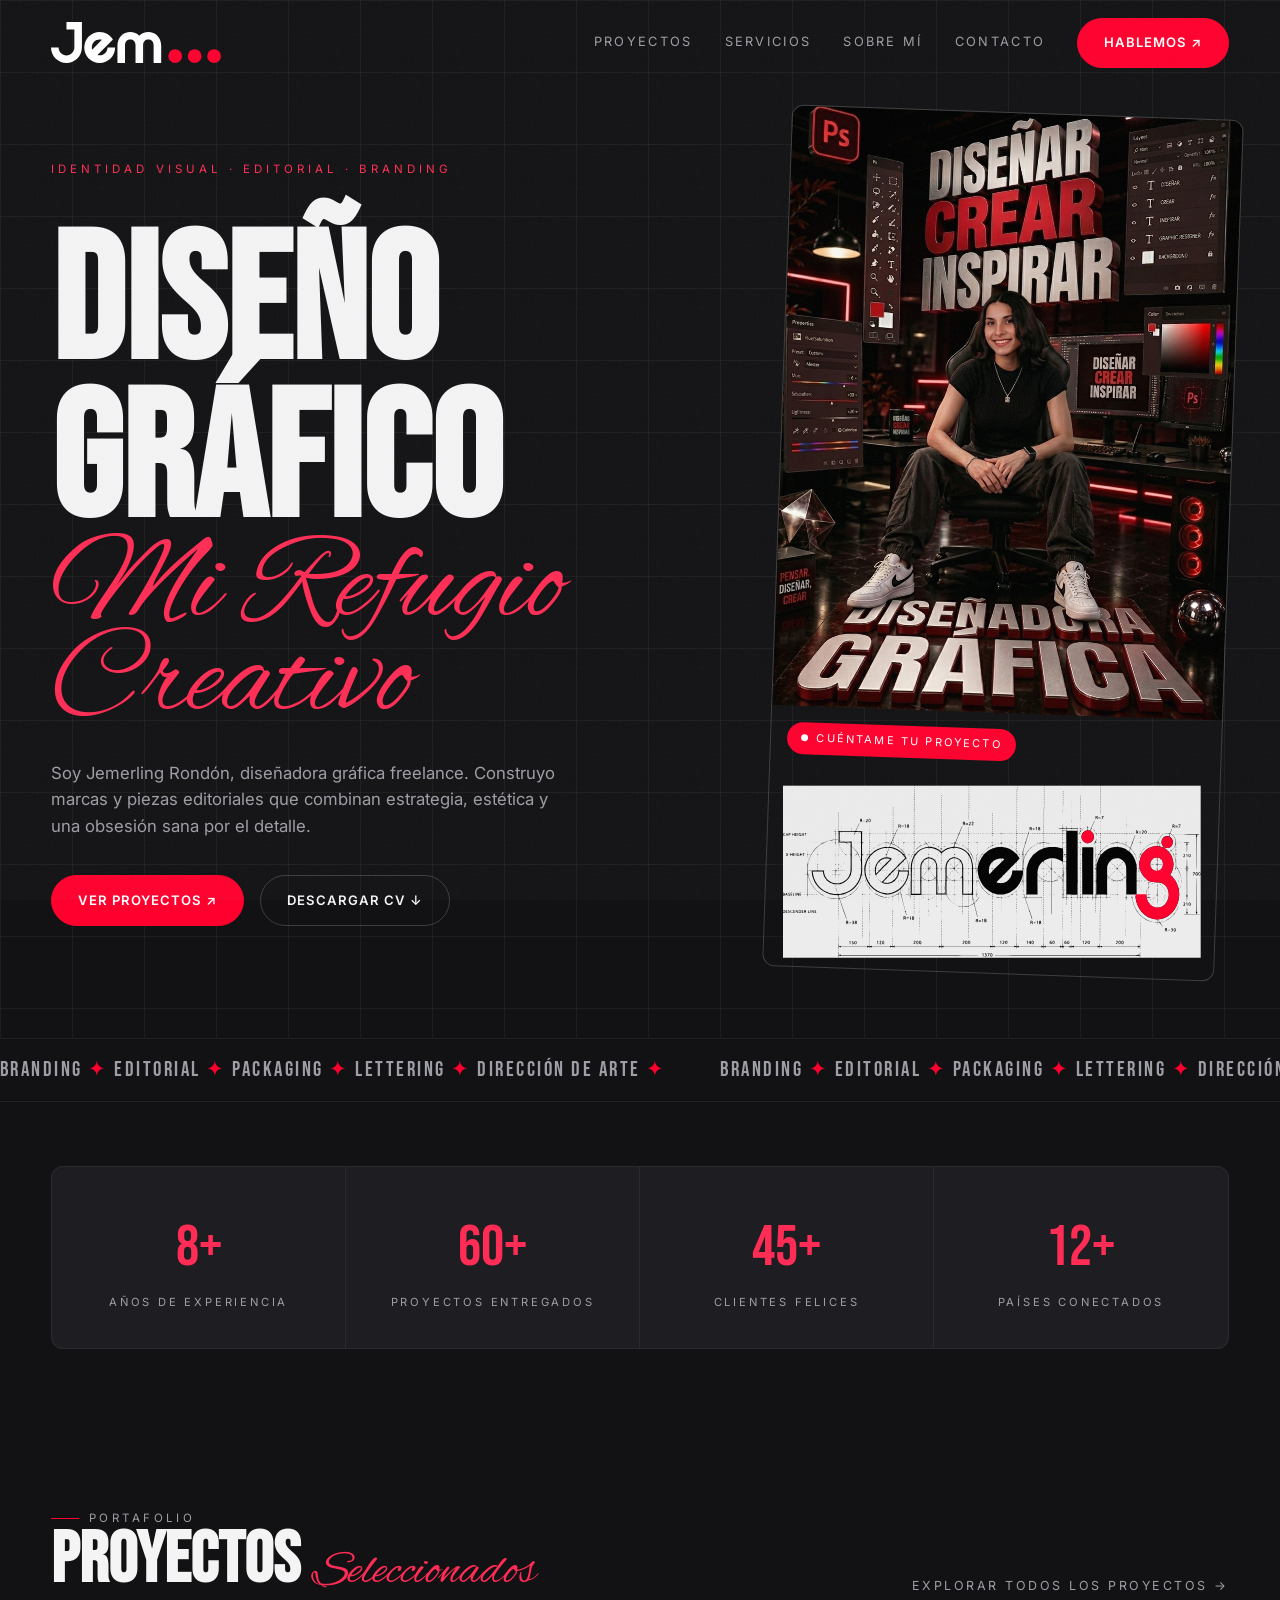
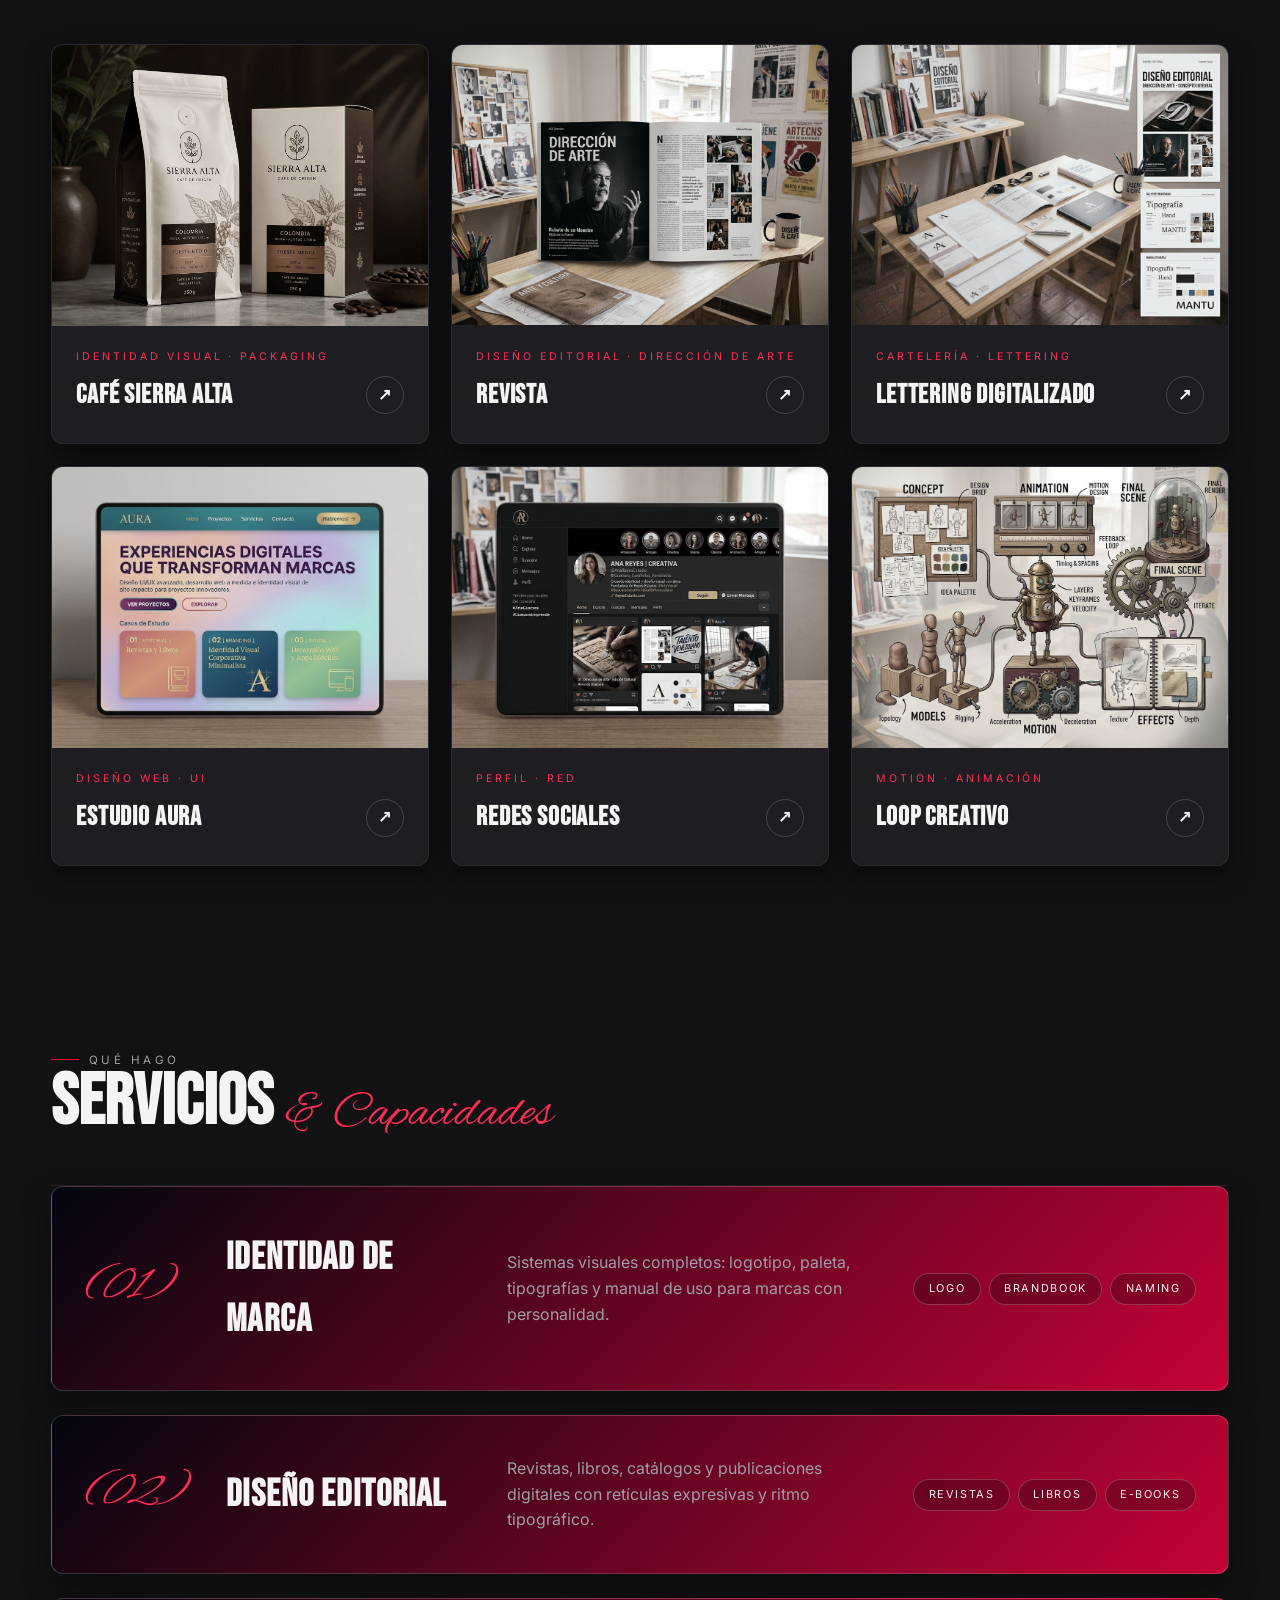
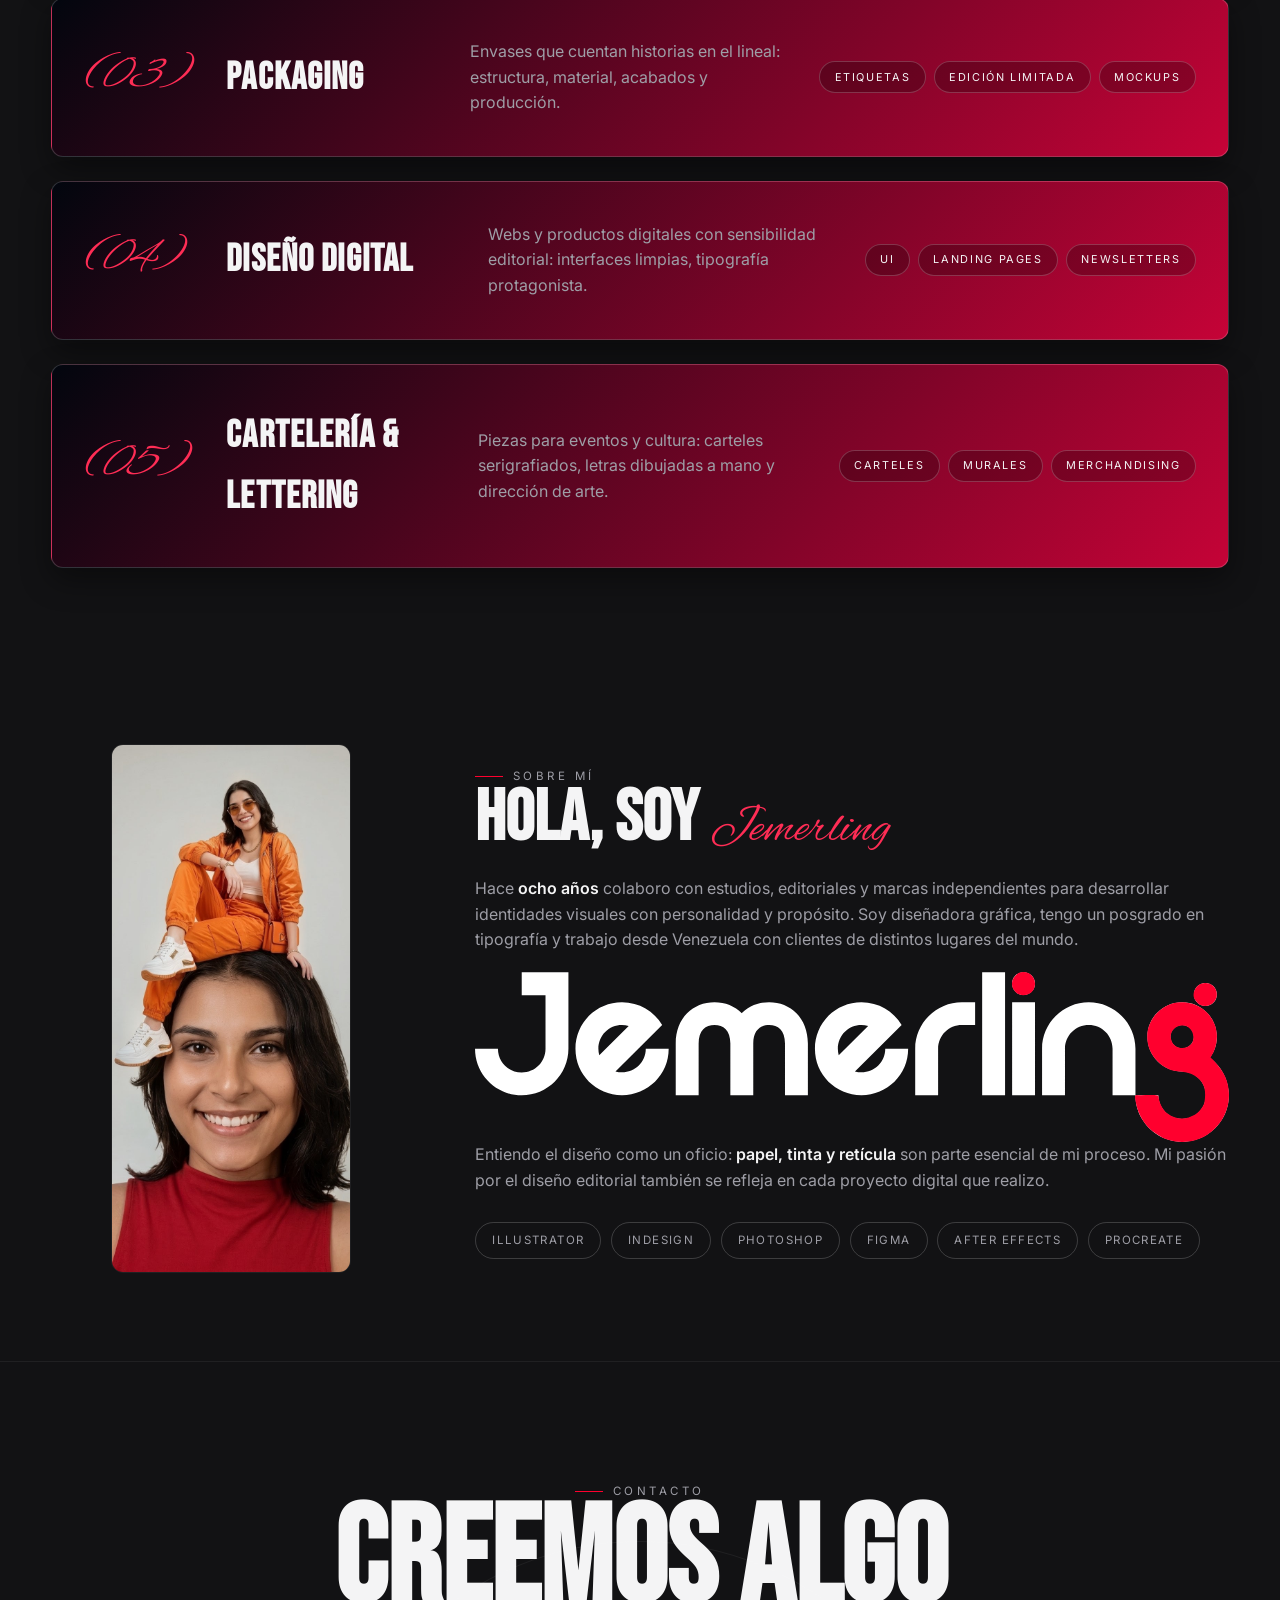
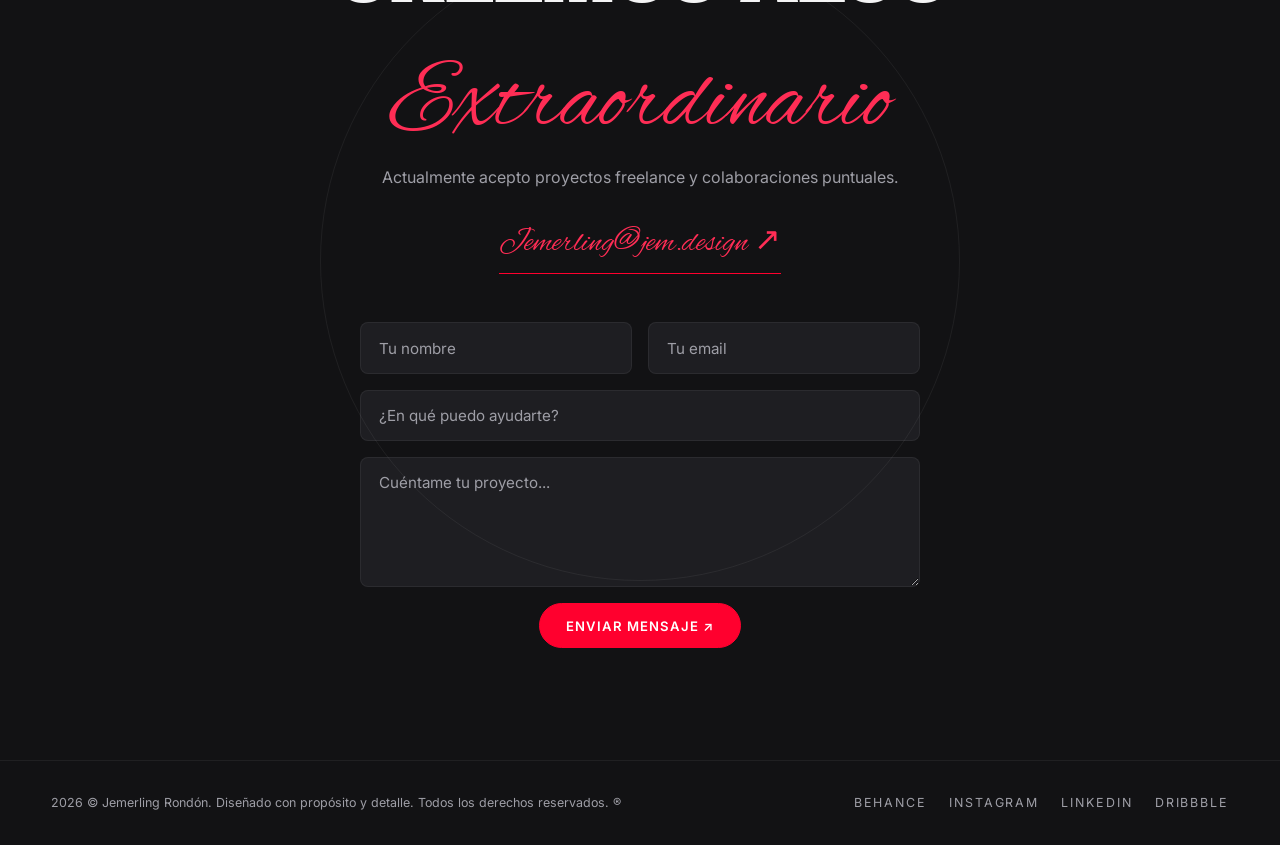
==== index.html @ 2d4c79ef "Update project links in index.html" ====
<!DOCTYPE html>
<html lang="es">
<head>
  <meta charset="UTF-8">
  <!-- viewport obligatorio para el diseño adaptable -->
  <meta name="viewport" content="width=device-width, initial-scale=1.0">
  <meta name="description" content="Portafolio de Jemerling Rondón, diseñadora gráfica freelance. Identidad visual, editorial y branding.">
  <title>Jemerling Rondón — Diseñadora Gráfica Freelance</title>

  <!-- Tipografías: Bebas Neue (display), parisienne (serif itálica), Inter (texto) -->
  <link rel="preconnect" href="https://fonts.googleapis.com">
  <link rel="preconnect" href="https://fonts.gstatic.com" crossorigin>
 <link href="https://fonts.googleapis.com/css2?family=Alex+Brush&family=Bebas+Neue&family=Inter:wght@400;600&display=swap" rel="stylesheet">
  <link rel="stylesheet" href="styles.css">

  <link rel="icon" type="image/x-icon" href="favicon.ico">
<link rel="icon" type="image/png" sizes="16x16" href="favicon-16x16.png">
<link rel="icon" type="image/png" sizes="32x32" href="favicon-32x32.png">
<link rel="icon" type="image/png" sizes="48x48" href="favicon-48x48.png">
<link rel="apple-touch-icon" sizes="180x180" href="apple-touch-icon.png">
<link rel="icon" type="image/png" sizes="192x192" href="android-chrome-192x192.png">
<link rel="icon" type="image/png" sizes="512x512" href="android-chrome-512x512.png">
<link rel="manifest" href="manifest.json">
<meta name="theme-color" content="#000000">
  
  </head>
<body>

  <!-- ==================== NAVEGACIÓN ==================== -->
  <header class="cabecera" id="cabecera">
    <a href="#inicio" class="logo-jem">
      <img src="img/Jem.svg" alt="Jem..." />
    </a>

    <!-- El toggle solo es visible en móvil -->
    <button class="nav__toggle" id="navToggle" aria-label="Abrir menú" aria-expanded="false">
      <span></span><span></span><span></span>
    </button>

    <nav class="nav" id="nav">
      <a class="nav__enlace" href="#proyectos">Proyectos</a>
      <a class="nav__enlace" href="#servicios">Servicios</a>
      <a class="nav__enlace" href="#sobre-mi">Sobre mí</a>
      <a class="nav__enlace" href="#contacto">Contacto</a>
      <a class="btn btn--primario" href="#contacto">Hablemos ↗</a>
    </nav>
  </header>

  <main>
    <!-- ==================== HERO / PRESENTACIÓN ==================== -->
    <section class="hero" id="inicio">
      <div class="hero__grid">
        <div>
          <span class="hero__kicker">Identidad visual · Editorial · Branding</span>
          <h1 class="hero__titulo">
            Diseño<br>gráfico<br>
            <span class="serif-italica">Mi Refugio Creativo</span>
          </h1>
          <p class="hero__descripcion">
            Soy Jemerling Rondón, diseñadora gráfica freelance. Construyo marcas y
            piezas editoriales que combinan estrategia, estética y una obsesión
            sana por el detalle.
          </p>
          <div class="hero__acciones">
            <a href="#proyectos" class="btn btn--primario">Ver proyectos ↗</a>
            <a href="#contacto" class="btn btn--fantasma">Descargar CV ↓</a>
          </div>
        </div>

        <figure class="hero__retrato">
          <div class="hero__retrato-media">
            <img src="img/jemerling-portada.jpg" alt="Jemerling Rondón en su estudio" />
          </div>
          <figcaption class="hero__sello">Cuéntame tu proyecto</figcaption>
          <a href="#inicio" class="logo-jemerling">
            <img src="img/Jemerling.dibujo.svg" alt="Jemerling" />
          </a>
        </figure>
      </div>
    </section>

    <!-- ==================== MARQUESINA ==================== -->
    <div class="marquesina" aria-hidden="true">
      <div class="marquesina__pista">
        <span>Branding <em>✦</em> Editorial <em>✦</em> Packaging <em>✦</em> Lettering <em>✦</em> Dirección de arte <em>✦</em>&nbsp;</span>
        <span>Branding <em>✦</em> Editorial <em>✦</em> Packaging <em>✦</em> Lettering <em>✦</em> Dirección de arte <em>✦</em>&nbsp;</span>
      </div>
    </div>

    <div class="contenedor">
      <!-- ==================== MÉTRICAS ==================== -->
      <section class="stats aparece" aria-label="Datos destacados">
        <div class="stats__item">
          <p class="stats__numero" data-contador="8">0</p>
          <p class="stats__etiqueta">Años de experiencia</p>
        </div>
        <div class="stats__item">
          <p class="stats__numero" data-contador="60">0</p>
          <p class="stats__etiqueta">Proyectos entregados</p>
        </div>
        <div class="stats__item">
          <p class="stats__numero" data-contador="45">0</p>
          <p class="stats__etiqueta">Clientes felices</p>
        </div>
        <div class="stats__item">
          <p class="stats__numero" data-contador="12">0</p>
          <p class="stats__etiqueta">Países conectados</p>
        </div>
      </section>

      <!-- ==================== PROYECTOS ==================== -->
      <section class="seccion" id="proyectos">
        <div class="seccion__cabecera">
          <div>
            <span class="etiqueta-seccion">Portafolio</span>
            <h2 class="titular">Proyectos <span class="serif-italica">Seleccionados</span></h2>
          </div>
          <a href="#contacto" class="enlace-flecha">Explorar todos los proyectos →</a>
        </div>

        <div class="proyectos__rejilla">
         <a class="tarjeta-proyecto aparece" href="proyecto.html?id=cafe">
            <div class="tarjeta-proyecto__media">
              <img src="img/cafe.jpeg" alt="Proyecto Sierra Alta">
            </div>
            <div class="tarjeta-proyecto__info">
              <span class="tarjeta-proyecto__categoria">Identidad visual · Packaging</span>
              <h3 class="tarjeta-proyecto__titulo">Café Sierra Alta <span class="tarjeta-proyecto__flecha">↗</span></h3>
            </div>
          </a>

       <a class="tarjeta-proyecto aparece" href="proyecto.html?id=revista">
            <div class="tarjeta-proyecto__media">
              <img src="img/revista2.jpg" alt="Proyecto Editorial">
            </div>
            <div class="tarjeta-proyecto__info">
              <span class="tarjeta-proyecto__categoria">Diseño editorial · Dirección de arte</span>
              <h3 class="tarjeta-proyecto__titulo">Revista <span class="tarjeta-proyecto__flecha">↗</span></h3>
            </div>
          </a>

        <a class="tarjeta-proyecto aparece" href="proyecto.html?id=lettering">
            <div class="tarjeta-proyecto__media">
              <img src="img/cartelera.jpg" alt="Proyecto de cartelería">
            </div>
            <div class="tarjeta-proyecto__info">
              <span class="tarjeta-proyecto__categoria">Cartelería · Lettering</span>
              <h3 class="tarjeta-proyecto__titulo">Lettering digitalizado <span class="tarjeta-proyecto__flecha">↗</span></h3>
            </div>
          </a>

         <a class="tarjeta-proyecto aparece" href="proyecto.html?id=web">
            <div class="tarjeta-proyecto__media">
              <img src="img/web.jpg" alt="Proyecto de diseño web">
            </div>
            <div class="tarjeta-proyecto__info">
              <span class="tarjeta-proyecto__categoria">Diseño web · UI</span>
              <h3 class="tarjeta-proyecto__titulo">Estudio Aura <span class="tarjeta-proyecto__flecha">↗</span></h3>
            </div>
          </a>

         <a class="tarjeta-proyecto aparece" href="proyecto.html?id=social">
            <div class="tarjeta-proyecto__media">
              <img src="img/social.jpg" alt="Perfil de red social">
            </div>
            <div class="tarjeta-proyecto__info">
              <span class="tarjeta-proyecto__categoria">Perfil · red</span>
              <h3 class="tarjeta-proyecto__titulo">Redes Sociales <span class="tarjeta-proyecto__flecha">↗</span></h3>
            </div>
          </a>

         <a class="tarjeta-proyecto aparece" href="proyecto.html?id=motion">
            <div class="tarjeta-proyecto__media">
              <img src="img/motion.jpg" alt="Proyecto de motion graphics">
            </div>
            <div class="tarjeta-proyecto__info">
              <span class="tarjeta-proyecto__categoria">Motion · Animación</span>
              <h3 class="tarjeta-proyecto__titulo">Loop Creativo <span class="tarjeta-proyecto__flecha">↗</span></h3>
            </div>
          </a>
        </div>
      </section>

      <!-- ==================== SERVICIOS ==================== -->
      <section class="seccion" id="servicios">
        <div class="seccion__cabecera">
          <div>
            <span class="etiqueta-seccion">Qué hago</span>
            <h2 class="titular">Servicios <span class="serif-italica">&amp; Capacidades</span></h2>
          </div>
        </div>

        <ul class="servicios__lista">
          <li class="servicio aparece">
            <span class="servicio__numero">(01)</span>
            <h3 class="servicio__titulo">Identidad de marca</h3>
            <p class="servicio__descripcion">Sistemas visuales completos: logotipo, paleta, tipografías y manual de uso para marcas con personalidad.</p>
            <ul class="servicio__etiquetas"><li>Logo</li><li>Brandbook</li><li>Naming</li></ul>
          </li>
          <li class="servicio aparece">
            <span class="servicio__numero">(02)</span>
            <h3 class="servicio__titulo">Diseño editorial</h3>
            <p class="servicio__descripcion">Revistas, libros, catálogos y publicaciones digitales con retículas expresivas y ritmo tipográfico.</p>
            <ul class="servicio__etiquetas"><li>Revistas</li><li>Libros</li><li>E-books</li></ul>
          </li>
          <li class="servicio aparece">
            <span class="servicio__numero">(03)</span>
            <h3 class="servicio__titulo">Packaging</h3>
            <p class="servicio__descripcion">Envases que cuentan historias en el lineal: estructura, material, acabados y producción.</p>
            <ul class="servicio__etiquetas"><li>Etiquetas</li><li>Edición limitada</li><li>Mockups</li></ul>
          </li>
          <li class="servicio aparece">
            <span class="servicio__numero">(04)</span>
            <h3 class="servicio__titulo">Diseño digital</h3>
            <p class="servicio__descripcion">Webs y productos digitales con sensibilidad editorial: interfaces limpias, tipografía protagonista.</p>
            <ul class="servicio__etiquetas"><li>UI</li><li>Landing pages</li><li>Newsletters</li></ul>
          </li>
          <li class="servicio aparece">
            <span class="servicio__numero">(05)</span>
            <h3 class="servicio__titulo">Cartelería &amp; lettering</h3>
            <p class="servicio__descripcion">Piezas para eventos y cultura: carteles serigrafiados, letras dibujadas a mano y dirección de arte.</p>
            <ul class="servicio__etiquetas"><li>Carteles</li><li>Murales</li><li>Merchandising</li></ul>
          </li>
        </ul>
      </section>

      <!-- ==================== SOBRE MÍ ==================== -->
      <section class="seccion" id="sobre-mi">
        <div class="sobre-mi__grid">
          <figure class="sobre-mi__foto aparece">
            <img src="img/jemerling-cabeza.jpg" alt="Jemerling creativa" />
          </figure>
          <div class="sobre-mi__texto aparece">
            <span class="etiqueta-seccion">Sobre mí</span>
            <h2 class="titular">Hola, soy <span class="serif-italica">Jemerling</span></h2>
            <p style="margin-top:1.4rem;">
              Hace <strong>ocho años</strong> colaboro con estudios, editoriales y marcas independientes para desarrollar identidades visuales con personalidad y propósito. Soy diseñadora gráfica, tengo un posgrado en tipografía y trabajo desde Venezuela con clientes de distintos lugares del mundo.
            </p>
            <img src="img/Jemerling.svg" alt="Jemerling" />
            <p>
              Entiendo el diseño como un oficio: <strong>papel, tinta y retícula</strong> son parte esencial de mi proceso. Mi pasión por el diseño editorial también se refleja en cada proyecto digital que realizo.
            </p>
            <ul class="herramientas">
              <li>Illustrator</li><li>InDesign</li><li>Photoshop</li>
              <li>Figma</li><li>After Effects</li><li>Procreate</li>
            </ul>
          </div>
        </div>
      </section>
    </div>

    <!-- ==================== CONTACTO ==================== -->
    <section class="contacto" id="contacto">
      <div class="contenedor">
        <span class="etiqueta-seccion" style="justify-content:center;">Contacto</span>
        <h2 class="contacto__titulo">Creemos algo<br><span class="serif-italica">Extraordinario</span></h2>
        <p style="color:var(--texto-suave); margin-top:1.2rem;">
          Actualmente acepto proyectos freelance y colaboraciones puntuales.
        </p>

        <a class="contacto__mail" href="mailto:hola@jemerling.design?subject=Nuevo%20proyecto%20de%20diseño">
          Jemerling@jem.design ↗
        </a>

        <form class="formulario" id="formContacto" novalidate>
          <div class="formulario__fila">
            <input class="formulario__campo" type="text" name="nombre" placeholder="Tu nombre" required>
            <input class="formulario__campo" type="email" name="email" placeholder="Tu email" required>
          </div>
          <input class="formulario__campo" type="text" name="asunto" placeholder="¿En qué puedo ayudarte?">
          <textarea class="formulario__campo" name="mensaje" placeholder="Cuéntame tu proyecto..." required></textarea>
          <button class="btn btn--primario" type="submit" style="justify-self:center;">Enviar mensaje ↗</button>
          <p class="formulario__exito" id="formExito" role="status">
            ¡Mensaje enviado! Te responderé en menos de 24 h. ✦
          </p>
        </form>
      </div>
    </section>
  </main>

  <!-- ==================== FOOTER ==================== -->
  <footer class="pie">
    <p>2026 © Jemerling Rondón. Diseñado con propósito y detalle. Todos los derechos reservados. &reg</p>
    <div class="pie__redes">
      <a href="https://www.behance.net" target="_blank" rel="noopener">Behance</a>
      <a href="https://www.instagram.com" target="_blank" rel="noopener">Instagram</a>
      <a href="https://ve.linkedin.com/in/jemerling-rondon-a61b92319" target="_blank" rel="noopener">LinkedIn</a>
      <a href="https://www.dribbble.com" target="_blank" rel="noopener">Dribbble</a>
    </div>
  </footer>

  <script src="script.js"></script>

  <!-- Registro del Service Worker para la PWA -->
  <script>
    if ('serviceWorker' in navigator) {
      window.addEventListener('load', () => {
        navigator.serviceWorker.register('sw.js')
          .then(reg => console.log('Service Worker registrado con éxito', reg))
          .catch(err => console.log('Error al registrar Service Worker', err));
      });
    }
  </script>
</body>
        </html>
---- styles.css ----
/* ============================================================
   ESTILOS — Portafolio · Diseñadora Gráfica Freelance
   ============================================================
   Estructura del archivo:
     1. Variables (tokens de diseño)
     2. Reset y base
     3. Utilidades y layout
     4. Navegación
     5. Hero
     6. Sección de métricas (stats)r
     7. Proyectos seleccionados
     8. Servicios
     9. Sobre mí
     10. Contacto / CTA final
     11. Footer
     12. Animaciones y estados interactivos
     13. Diseño adaptable (media queries)
   ============================================================ */

/* ---------- 1. VARIABLES DE DISEÑO ---------- */
:root {
  /* Paleta: fondo oscuro + acentos rojos (tomados de paleta1.html) */
  --rojo:            #ff002E;   /* Rojo principal */
  --rojo-claro:      #ff2D55;   /* Rojo para hover / detalles */
  --rojo-tenue:    rgba(255,0,46,0.12);
  --fondo:           #121214;   /* Negro fondo principal */
  --fondo-2:         #1E1E22;   /* Fondo de tarjetas */
  --fondo-3:         #2A2A30;   /* Fondo de tarjetas en hover */
  --texto:           #f4f4f5;   /* Texto claro */
  --texto-suave:     #9E9EA6;   /* Texto secundario gris */
  --borde:           rgba(255, 255, 255, 0.06);
  --borde-fuerte:    rgba(255, 255, 255, 0.18);

  /* Tipografía expresiva */
  --fuente-display: "Bebas Neue", sans-serif;
  --fuente-serif:   "Alex Brush", cursive;
  --fuente-body:    "Inter", sans-serif;

  /* Sistema de espaciado y radios */
  --margen: clamp(1.25rem, 4vw, 4rem);
  --radio:  12px;
  --transicion: 0.2s ease;
}

/* ---------- 2. RESET Y BASE ---------- */
*, *::before, *::after { box-sizing: border-box; margin: 0; padding: 0; }

html { scroll-behavior: smooth; }

body {
  background: var(--fondo);
  color: var(--texto);
  font-family: var(--fuente-body);
  font-size: 1rem;
  line-height: 1.6;
  -webkit-font-smoothing: antialiased;
  overflow-x: hidden;
}

/* Grano sutil sobre todo el fondo (textura editorial) */
body::after {
  content: "";
  position: fixed; inset: 0;
  pointer-events: none;
  opacity: 0.05;
  background-image: url("data:image/svg+xml,%3Csvg xmlns='http://www.w3.org/2000/svg' width='120' height='120'%3E%3Cfilter id='n'%3E%3CfeTurbulence type='fractalNoise' baseFrequency='0.9' numOctaves='2'/%3E%3C/filter%3E%3Crect width='100%25' height='100%25' filter='url(%23n)'/%3E%3C/svg%3E");
  z-index: 9999;
}

::selection { background: var(--rojo); color: #fff; }

img { display: block; max-width: 100%; }

a { color: inherit; text-decoration: none; }
ul { list-style: none; }

/* ---------- 3. UTILIDADES ---------- */
.contenedor { width: min(1200px, 100% - var(--margen) * 2); margin-inline: auto; }

.etiqueta-seccion {
  display: inline-flex; align-items: center; gap: .6rem;
  font-size: .72rem; letter-spacing: .3em; text-transform: uppercase;
  color: var(--texto-suave);
}
.etiqueta-seccion::before {
  content: ""; width: 28px; height: 1px; background: var(--rojo);
}

.titular {
  font-family: var(--fuente-display);
  font-size: clamp(2.6rem, 6vw, 4.5rem);
  line-height: .95;
 /* letter-spacing: .01em;*/
  text-transform: uppercase;
}

/* Palabra destacada con serif itálica (gesto editorial) */
.serif-italica {
  font-family: "Alex Brush", cursive;
  font-size: 0.70em;
  line-height: 0.75;                       
  display: inline-block;
  font-style: normal;                      
  font-weight: 400;                        
  letter-spacing: normal;                  
  text-transform: none;                    
  font-feature-settings: "liga" 1, "calt" 1, "dlig" 1;
  font-kerning: normal;
  color: var(--rojo-claro);
}

/* Botones */
.btn {
  display: inline-flex; align-items: center; gap: .6rem;
  padding: .85rem 1.6rem;
  border-radius: 999px;
  font-family: var(--fuente-body); font-size: .82rem; font-weight: 600;
  letter-spacing: .08em; text-transform: uppercase;
  border: 1px solid var(--borde-fuerte);
  cursor: pointer;
  transition: var(--transicion);
}
.btn--primario { background: var(--rojo); border-color: var(--rojo); color: #fff; }
.btn--primario:hover { background: var(--rojo-claro); border-color: var(--rojo-claro); transform: translateY(-2px); }
.btn--fantasma { background: transparent; color: var(--texto); }
.btn--fantasma:hover { border-color: var(--rojo); color: var(--rojo-claro); transform: translateY(-2px); }

/* Enlaces con subrayado animado (estado :focus-visible para accesibilidad) */
.enlace-flecha {
  display: inline-flex; align-items: center; gap: .5rem;
  font-size: .78rem; letter-spacing: .2em; text-transform: uppercase;
  color: var(--texto-suave);
  transition: var(--transicion);
}
.enlace-flecha:hover { color: var(--rojo-claro); gap: .9rem; }

:focus-visible { outline: 2px solid var(--rojo-claro); outline-offset: 3px; border-radius: 4px; }

/* ---------- 4. NAVEGACIÓN ---------- */
.cabecera {
  position: fixed; top: 0; left: 0; right: 0;
  z-index: 100;
  padding: 1.1rem var(--margen);
  display: flex; align-items: center; justify-content: space-between;
  transition: var(--transicion);
}
/* Al hacer scroll la barra gana fondo + borde (lo activa el JS) */
.cabecera--solido {
  background: rgba(13, 13, 15, 0.85);
  backdrop-filter: blur(14px);
  border-bottom: 1px solid var(--borde);
  padding-block: .7rem;
}

.logo {
  font-family: var(--fuente-display);
  font-size: 1.7rem; letter-spacing: .06em;
  display: flex; align-items: baseline; gap: .35rem;
}
.logo span { color: var(--rojo); }

.logo-jem img {
  display: block;
  width: clamp(100px, 35vw, 170px) !important;
  height: auto;
}

.nav { display: flex; align-items: center; gap: 2rem; }

.nav__enlace {
  position: relative;
  font-size: .8rem; letter-spacing: .18em; text-transform: uppercase;
  color: var(--texto-suave);
  transition: color var(--transicion);
}
.nav__enlace::after {
  content: ""; position: absolute; left: 0; bottom: -6px;
  width: 100%; height: 1px; background: var(--rojo);
  transform: scaleX(0); transform-origin: right;
  transition: transform var(--transicion);
}
.nav__enlace:hover { color: var(--texto); }
.nav__enlace:hover::after { transform: scaleX(1); transform-origin: left; }

/* Botón hamburguesa (solo visible en móvil) */
.nav__toggle {
  display: none;
  flex-direction: column; gap: 6px;
  background: none; border: 0; cursor: pointer; padding: .5rem;
}
.nav__toggle span {
  width: 26px; height: 2px; background: var(--texto);
  transition: var(--transicion);
}
/* Estado "abierto": las barras se convierten en una X */
.nav__toggle[aria-expanded="true"] span:nth-child(1) { transform: translateY(8px) rotate(45deg); }
.nav__toggle[aria-expanded="true"] span:nth-child(2) { opacity: 0; }
.nav__toggle[aria-expanded="true"] span:nth-child(3) { transform: translateY(-8px) rotate(-45deg); }

/* ---------- 5. HERO ---------- */
.hero {
  min-height: 100svh;
  display: grid;
  align-items: center;
  position: relative;
  padding: 7rem var(--margen) 4rem;
  /* Retícula editorial de fondo */
  background-image:
    linear-gradient(rgba(244,241,236,5%) 1px, transparent 1px),
    linear-gradient(90deg, rgba(244,241,236,5%) 1px, transparent 1px);
  background-size: 72px 72px;
}

.hero__grid {
  display: grid;
  grid-template-columns: 1.2fr .8fr;
  gap: 3rem;
  align-items: center;
  width: min(1200px, 100%); margin-inline: auto;
}

.hero__kicker {
  font-size: .72rem; letter-spacing: .35em; text-transform: uppercase;
  color: var(--rojo-claro); margin-bottom: 1.2rem;
  display: block;
}

.hero__titulo {
  font-family: var(--fuente-display);
  font-size: clamp(6rem, 14vw, 13.5rem);
  line-height: .88;
  text-transform: uppercase;
   margin-top: 3rem;
}

.hero__descripcion {
  max-width: 46ch;
  color: var(--texto-suave);
  margin: 1.6rem 0 2.2rem;
  font-size: 1.05rem;
}

.hero__acciones { display: flex; flex-wrap: wrap; gap: 1rem; }

/* Retrato provisional y marco editorial */
.hero__retrato {
  position: relative;
  justify-self: end;
  width: min(460px, 100%);
  border: 1px solid var(--borde-fuerte);
  border-radius: var(--radio);
  overflow: hidden;
  transform: rotate(2deg);
  transition: transform var(--transicion);
  display: flex; 
  flex-direction: column;
}
.hero__retrato:hover, .hero__retrato:active { transform: rotate(0deg); }

.hero__retrato-media { 
  position: relative; 
  aspect-ratio: 3 / 4; 
  overflow: hidden; 
}
.hero__retrato-media img { 
  width: 100%; 
  height: 100%; 
  object-fit: cover;
  
}

/* Logo Jemerling adaptado (grande, centrado y abarcando el ancho) */
.hero__retrato .logo-jemerling {
  display: block;
  text-align: center;
  padding: 1.5rem 1rem 1rem;
  transform: rotate(-2deg);
  width: 100%;
}
.hero__retrato:hover .logo-jemerling { 
  transform: rotate(0deg); 
  transition: var(--transicion); 
}
.hero__retrato .logo-jemerling img {
  width: 100% !important;
  max-width: 100%;
  height: auto;
  display: block;
  margin-inline: auto;
}

/* Sello "disponible" */
.hero__sello {
  position: static;
  display: flex;
  width: fit-content;
  margin: 1rem 0 0 1rem;
  background: var(--rojo);
  color: #fff;
  font-size: .68rem;
  letter-spacing: .2em;
  text-transform: uppercase;
  padding: .45rem .9rem;
  border-radius: 999px;
  align-items: center;
  gap: .5rem;
}

.hero__sello::before {
  content: ""; width: 7px; height: 7px; border-radius: 50%;
  background: #fff; animation: pulso 1.6s infinite;
}
@keyframes pulso {
  0%, 100% { opacity: 1; } 50% { opacity: .25; }
}

/* Marquesina de texto en movimiento (velocidad original de 26s) */
.marquesina {
  overflow: hidden;
  border-block: 1px solid var(--borde);
  padding: .9rem 0;
}
.marquesina__pista {
  display: flex; gap: 3rem;
  width: max-content;
  font-family: var(--fuente-display);
  font-size: 1.3rem; letter-spacing: .12em; text-transform: uppercase;
  color: var(--texto-suave);
  animation: desplazar 26s linear infinite;
  white-space: nowrap;
}
.marquesina__pista em { color: var(--rojo); font-style: normal; }
@keyframes desplazar { to { transform: translateX(-50%); } }

/* ---------- 6. MÉTRICAS (Estilo profesional y limpio) ---------- */
.stats {
  display: grid;
  grid-template-columns: repeat(4, 1fr);
  border: 1px solid var(--borde);
  border-radius: var(--radio);
  margin-block: 4rem;
  overflow: hidden;
  background-color: var(--fondo-2);
}
.stats__item {
  padding: 2.2rem 1.5rem;
  text-align: center;
  border-right: 1px solid var(--borde);
  /* Sin efectos de transformación ni cambios bruscos de fondo */
}
.stats__item:last-child { border-right: 0; }

.stats__numero {
  font-family: var(--fuente-display);
  font-size: clamp(2.4rem, 5vw, 3.6rem);
  color: var(--rojo-claro);
}
.stats__etiqueta {
  font-size: .7rem; letter-spacing: .25em; text-transform: uppercase;
  color: var(--texto-suave);
}


/* ---------- 7. SECCIONES GENERALES ---------- */
.seccion { padding-block: 5.5rem; }
.seccion__cabecera {
  display: flex; align-items: flex-end; justify-content: space-between;
  gap: 2rem; flex-wrap: wrap;
  margin-bottom: 3rem;
}

/* ---------- 8. PROYECTOS ---------- */
.proyectos__rejilla {
  display: grid;
  grid-template-columns: repeat(3, 1fr);
  gap: 1.4rem;
}

/* ---------- 8. PROYECTOS / CARDS ---------- */
.tarjeta-proyecto {
  position: relative;
  border: 1px solid var(--borde);
  border-radius: var(--radio);
  overflow: hidden;
  background-color: var(--fondo-2);
  box-shadow: 0 10px 25px rgba(0, 0, 0, 0.5);
  /* Aseguramos que la transición incluya el border-color */
  transition: background-color 0.2s ease, transform 0.2s ease, border-color 0.2s ease;
  display: block;
}
.tarjeta-proyecto:hover {
  background-color: var(--fondo-3);
  transform: translateY(-2px);
  border-color: var(--borde-fuerte);
  border-color: var(--rojo);
}

.tarjeta-proyecto__media {
  aspect-ratio: 4 / 3;
  overflow: hidden;
}
.tarjeta-proyecto__media img {
  width: auto; 
  height: auto !important; 
 object-fit: cover;
  filter: grayscale(50%);
  transition: transform .6s cubic-bezier(0.22,1,0.36,1), filter var(--transicion);
}
.tarjeta-proyecto:hover img { transform: scale(1.06); filter: grayscale(0%); }

.tarjeta-proyecto__info { padding: 1.4rem 1.5rem 1.6rem; }
.tarjeta-proyecto__categoria {
  font-size: .66rem; letter-spacing: .28em; text-transform: uppercase;
  color: var(--rojo-claro);
  display: block; margin-bottom: .5rem;
}
.tarjeta-proyecto__titulo {
  font-family: var(--fuente-display);
  font-size: 1.7rem; letter-spacing: .03em; text-transform: uppercase;
  display: flex; justify-content: space-between; align-items: center;
}
/* Flecha circular que se ilumina en hover */
.tarjeta-proyecto__flecha {
  width: 38px; height: 38px; flex: none;
  border: 1px solid var(--borde-fuerte);
  border-radius: 50%;
  display: grid; place-items: center;
  transition: var(--transicion);
  font-size: 1rem;
}
.tarjeta-proyecto:hover .tarjeta-proyecto__flecha {
  background: var(--rojo); border-color: var(--rojo); transform: rotate(45deg);
}

/* ---------- 9. SERVICIOS ---------- */
.servicios__lista { 
  border-top: 1px solid var(--borde); 
  display: grid;
  gap: 1.5rem;
  margin-top: 2rem;
}

.servicio {
  display: grid;
  grid-template-columns: 110px 1.2fr 1.8fr auto;
  align-items: center;
  gap: 2rem;
  padding: 2.5rem 2rem;
  /* Degradado de la paleta Crimson Noir: desde #02060E hasta #C50337 con un ángulo suave */
  background: linear-gradient(135deg, #02060E 0%, #C50337 100%);
  border: 1px solid var(--borde-fuerte);
  border-radius: var(--radio);
  box-shadow: 0 12px 30px rgba(0, 0, 0, 0.4);
  transition: transform var(--transicion), border-color var(--transicion), box-shadow var(--transicion);
}

.servicio:hover { 
  transform: translateY(-3px);
  border-color: var(--rojo-claro);
  box-shadow: 0 16px 35px rgba(197, 3, 55, 0.25);
}

.servicio__numero {
  font-family: var(--fuente-serif); /* Vuelve a la fuente manuscrita */
  font-style: italic;               /* Vuelve a la cursiva */
  font-size: clamp(1.7rem, 3.5vw, 3.8rem); /* Mantiene el tamaño grande */
  color: var(--rojo-claro);          /* Vuelve al color rojo destacado */
}

.servicio__titulo {
  font-family: var(--fuente-display);
  font-size: clamp(1.8rem, 3vw, 2.5rem);
  text-transform: uppercase; 
  letter-spacing: .03em;
  color: var(--texto);
}

.servicio__descripcion { 
  color: var(--texto-suave); 
  font-size: 1rem; 
  max-width: 44ch; 
}

.servicio__etiquetas { 
  display: flex; 
  flex-wrap: wrap; 
  gap: .5rem; 
  justify-content: flex-end; 
}

.servicio__etiquetas li {
  font-size: .68rem; 
  letter-spacing: .15em; 
  text-transform: uppercase;
  border: 1px solid rgba(255, 255, 255, 0.2);
  background: rgba(0, 0, 0, 0.25);
  border-radius: 999px; 
  padding: .4rem .9rem;
  color: var(--texto);
   }

/* ---------- 10. SOBRE MÍ ---------- */
.sobre-mi__grid {
  display: grid;
  grid-template-columns: minmax(280px, 360px) 1fr;
  gap: 4rem;
  align-items: center;
}
/* El marco adopta la proporción exacta de la foto: imagen completa, sin franjas ni recortes */
.sobre-mi__foto {
  position: relative;
  max-width: 240px;        /* ← juega con este valor: 300, 340, 380... */
  width: 100%;
  margin-inline: auto;     /* la centra dentro de su columna */
  border-radius: var(--radio);
  overflow: hidden;
  border: 1px solid var(--borde);
}
.sobre-mi__foto img {
  width: 100%; height: auto; display: block;
 
}
/* Marco rojo desplazado, detalle editorial */
.sobre-mi__foto::after {
  content: ""; position: absolute; inset: 0;
  border: 1px solid var(--rojo);
  border-radius: var(--radio);
  transform: translate(14px, 14px);
  z-index: -1;
}
.sobre-mi__texto p { color: var(--texto-suave); margin-bottom: 1.2rem; }
.sobre-mi__texto strong { color: var(--texto); font-weight: 600; }

/* Lista de herramientas como "chips" */
.herramientas { display: flex; flex-wrap: wrap; gap: .6rem; margin-top: 1.8rem; }
.herramientas li {
  font-size: .72rem; letter-spacing: .12em; text-transform: uppercase;
  padding: .5rem 1rem;
  border: 1px solid var(--borde-fuerte); border-radius: 999px;
  color: var(--texto-suave);
  transition: var(--transicion);
}
.herramientas li:hover { border-color: var(--rojo); color: var(--rojo-claro); transform: translateY(-2px); }

/* ---------- 11. CONTACTO ---------- */
.contacto {
  text-align: center;
  padding-block: 7rem;
  position: relative;
  border-top: 1px solid var(--borde);
}
/* Aro decorativo gigante de fondo */
.contacto::before {
  content: "";
  position: absolute; top: 50%; left: 50%;
  width: min(640px, 90vw); aspect-ratio: 1;
  border: 1px solid var(--borde);
  border-radius: 50%;
  transform: translate(-50%, -50%);
  pointer-events: none;
}
.contacto__titulo {
  font-family: var(--fuente-display);
  font-size: clamp(3.8rem, 12vw, 8.5rem);
  line-height: .9;
  text-transform: uppercase;
}
.contacto__mail {
  display: inline-block;
  margin-top: 1.8rem;
  font-family: var(--fuente-serif);
  font-size: clamp(1.5rem, 4vw, 2rem);
  color: var(--rojo-claro);
  border-bottom: 1px solid var(--rojo);
  padding-bottom: .2rem;
  transition: var(--transicion);
}
.contacto__mail:hover { color: var(--texto); border-color: var(--texto); }

/* Formulario de contacto */
.formulario {
  max-width: 560px; margin: 3rem auto 0;
  display: grid; gap: 1rem;
  text-align: left;
}
.formulario__fila { display: grid; grid-template-columns: 1fr 1fr; gap: 1rem; }
.formulario__campo {
  width: 100%;
  background-color: var(--fondo-2);
  border: 1px solid var(--borde);
  border-radius: 8px;
  color: var(--texto);
  font-family: var(--fuente-body);
  font-size: .95rem;
  padding: .95rem 1.1rem;
  transition: border-color var(--transicion), background-color var(--transicion);
}

.formulario__campo:focus {
  outline: none;
  border-color: var(--rojo);
  background-color: var(--fondo-3);
}
.formulario__campo::placeholder { color: var(--texto-suave); }
textarea.formulario__campo { resize: vertical; min-height: 130px; }

/* Mensaje de confirmación tras enviar (controlado por JS) */
.formulario__exito {
  display: none;
  border: 1px solid var(--rojo);
  background: var(--rojo-tenue);
  color: var(--rojo-claro);
  border-radius: 10px;
  padding: 1rem 1.2rem;
  font-size: .9rem;
  text-align: center;
}
.formulario__exito--visible { display: block; }

/* ---------- 12. FOOTER ---------- */
.pie {
  border-top: 1px solid var(--borde);
  padding: 2rem var(--margen);
  display: flex; align-items: center; justify-content: space-between;
  gap: 1.5rem; flex-wrap: wrap;
  font-size: .78rem; color: var(--texto-suave);
}
.pie__redes { display: flex; gap: 1.4rem; }
.pie__redes a { letter-spacing: .15em; text-transform: uppercase; transition: color var(--transicion); }
.pie__redes a:hover { color: var(--rojo-claro); }

/* ---------- 13. ANIMACIÓN DE APARICIÓN (JS + IntersectionObserver) ---------- */
.aparece {
  opacity: 0;
  transform: translateY(28px);
  transition: opacity .7s ease, transform .7s cubic-bezier(0.22,1,0.36,1);
}
.aparece--visible { opacity: 1; transform: none; }

/* ---------- 14. DISEÑO ADAPTABLE (MÓVIL) ---------- */
@media (max-width: 900px) {
  .hero__grid { grid-template-columns: 1fr; gap: 2.5rem; }
  .hero__retrato { justify-self: start; transform: none; width: min(300px, 80%); }
  .stats { grid-template-columns: repeat(2, 1fr); }
  .stats__item:nth-child(2) { border-right: 0; }
  .stats__item:nth-child(1), .stats__item:nth-child(2) { border-bottom: 1px solid var(--borde); }
  .proyectos__rejilla { grid-template-columns: 1fr 1fr; }
  
  /* === REEMPLAZA O AGREGA ESTAS LÍNEAS PARA LOS SERVICIOS EN MÓVIL === */
  .servicio { 
    grid-template-columns: 1fr; 
    gap: 1.2rem; 
    padding: 2rem 1.5rem;
  }
  .servicio__etiquetas { justify-content: flex-start; }
  /* ================================================================== */

  .sobre-mi__grid { grid-template-columns: 1fr; gap: 2.5rem; }
  .sobre-mi__foto { max-width: 340px; }
}

@media (max-width: 640px) {
  /* Menú móvil: panel a pantalla completa */
  .nav__toggle { display: flex; z-index: 110; }
  .nav {
    position: fixed; inset: 0;
    background: rgba(13, 13, 15, 0.97);
    backdrop-filter: blur(16px);
    flex-direction: column;
    justify-content: center;
    gap: 2.2rem;
    transform: translateX(100%);
    transition: transform var(--transicion);
  }
  .nav--abierto { transform: translateX(0); }
  .nav__enlace { font-size: 1.3rem; font-family: var(--fuente-display); letter-spacing: .08em; }

  .proyectos__rejilla { grid-template-columns: 1fr; }
  .formulario__fila { grid-template-columns: 1fr; }
  .seccion { padding-block: 3.5rem; }
  .hero { padding-top: 6rem; }
  .pie { justify-content: center; text-align: center; }
}

/* Respeta usuarios que prefieren menos movimiento */
@media (prefers-reduced-motion: reduce) {
  *, *::before, *::after { animation-duration: .01ms !important; transition-duration: .01ms !important; }
  html { scroll-behavior: auto; }
                        }
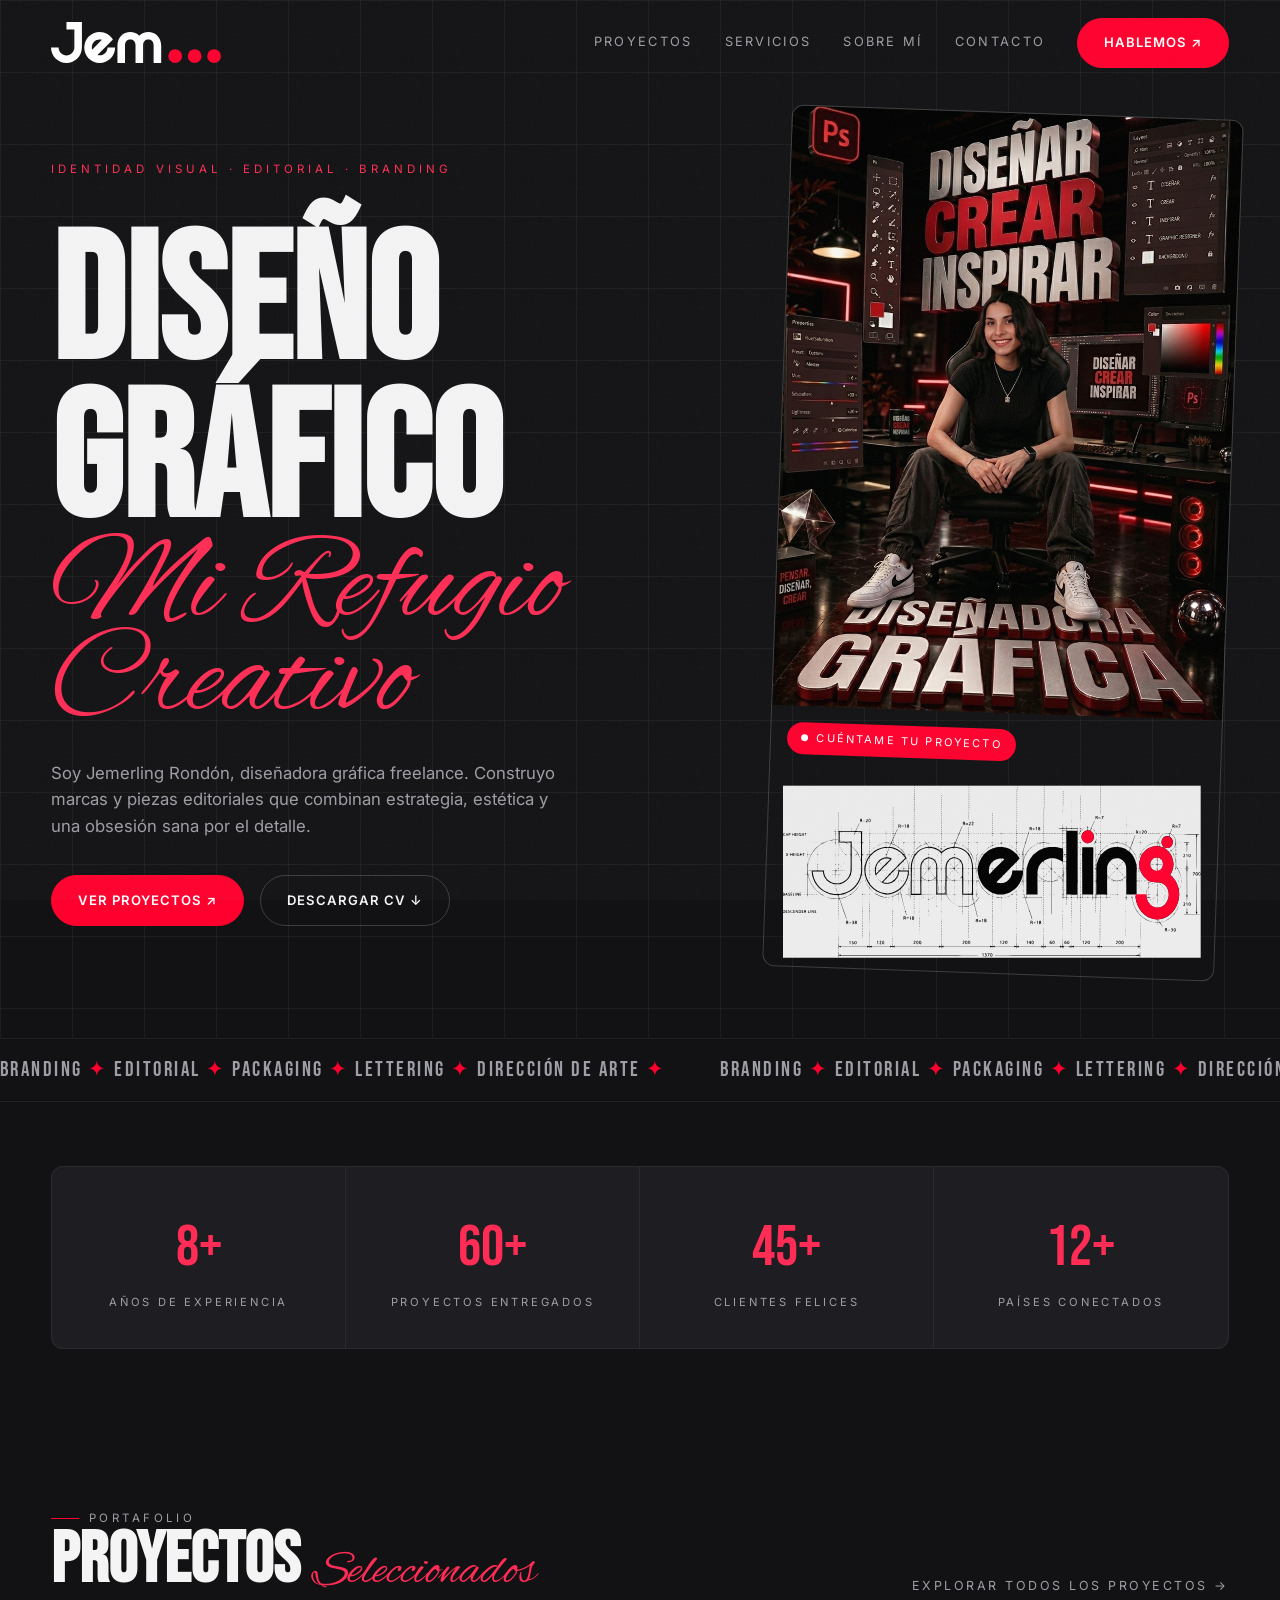
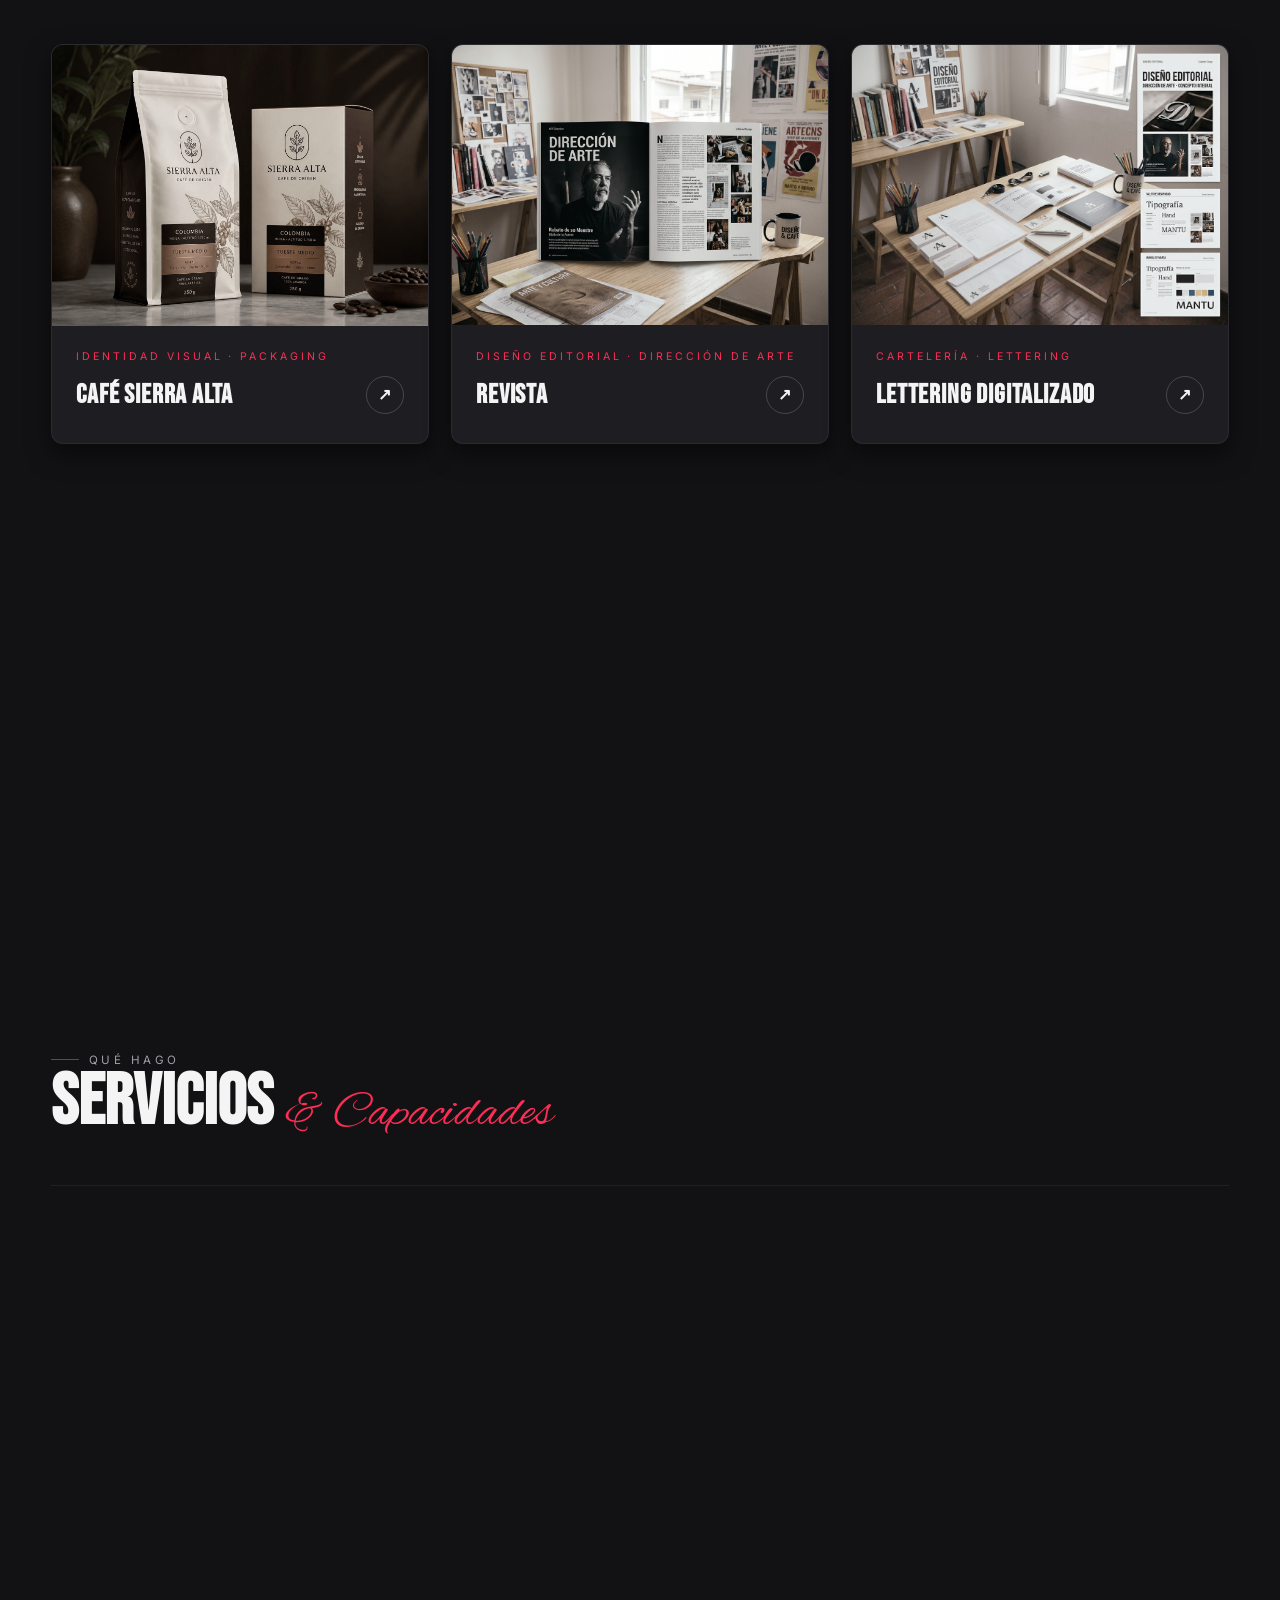
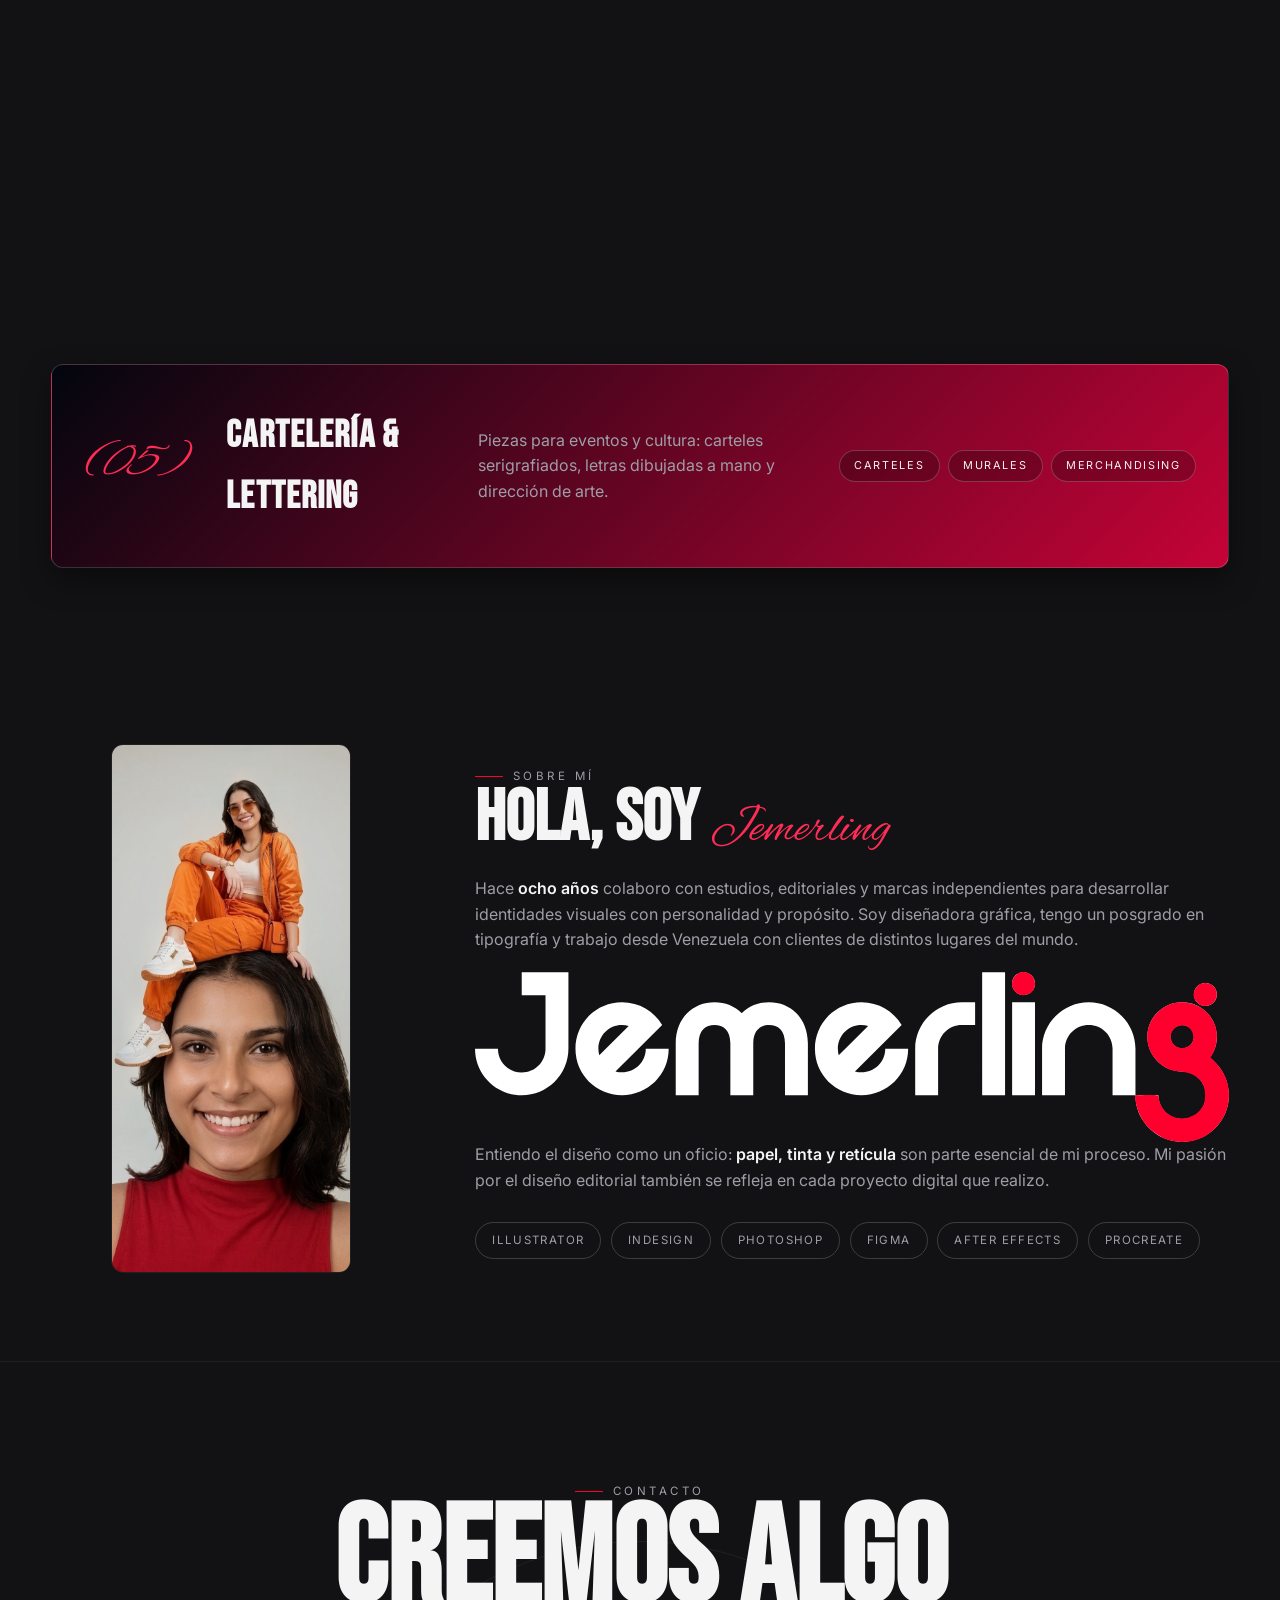
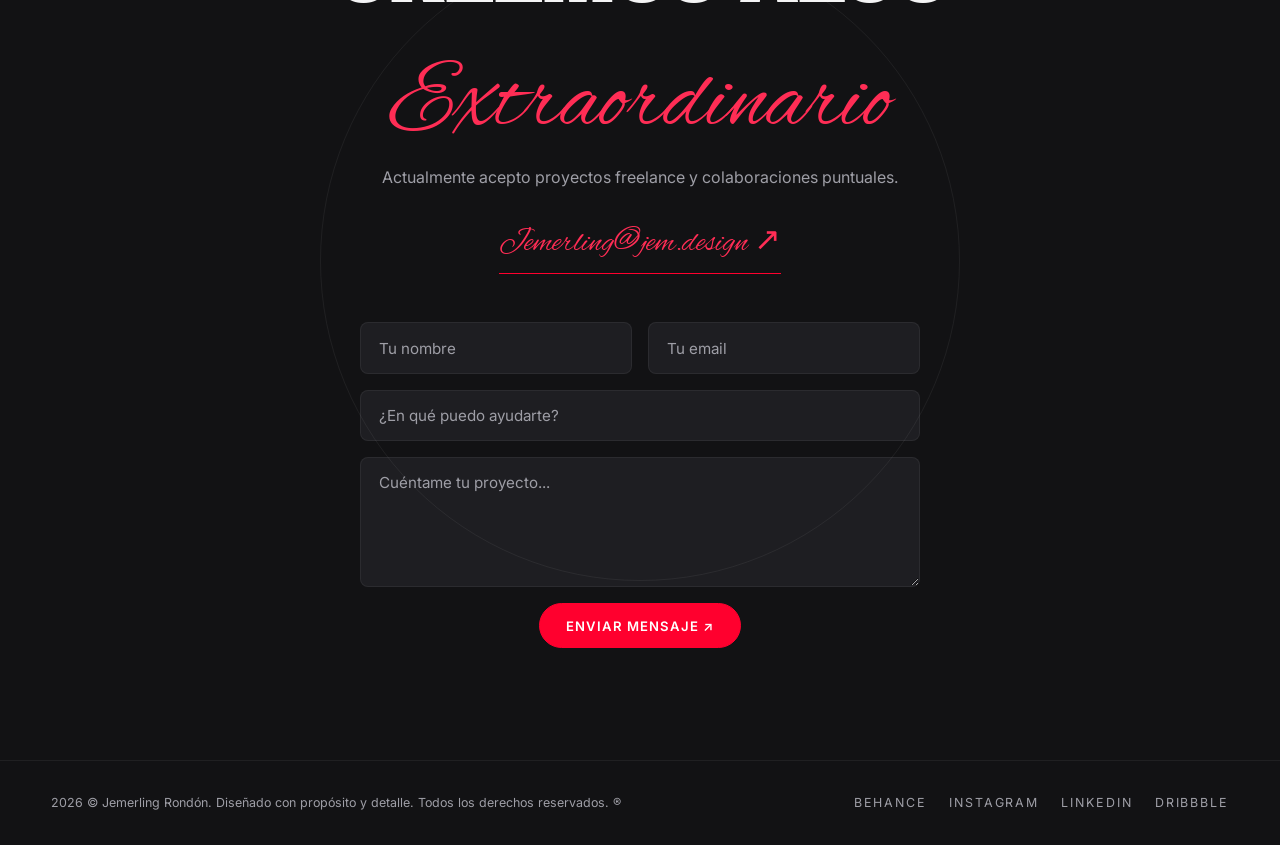
==== commit 73a19edf: "Refactor service list to use links for details" ====
--- a/index.html
+++ b/index.html
@@ -191,37 +191,48 @@
         </div>
 
         <ul class="servicios__lista">
-          <li class="servicio aparece">
-            <span class="servicio__numero">(01)</span>
-            <h3 class="servicio__titulo">Identidad de marca</h3>
-            <p class="servicio__descripcion">Sistemas visuales completos: logotipo, paleta, tipografías y manual de uso para marcas con personalidad.</p>
-            <ul class="servicio__etiquetas"><li>Logo</li><li>Brandbook</li><li>Naming</li></ul>
-          </li>
-          <li class="servicio aparece">
-            <span class="servicio__numero">(02)</span>
-            <h3 class="servicio__titulo">Diseño editorial</h3>
-            <p class="servicio__descripcion">Revistas, libros, catálogos y publicaciones digitales con retículas expresivas y ritmo tipográfico.</p>
-            <ul class="servicio__etiquetas"><li>Revistas</li><li>Libros</li><li>E-books</li></ul>
-          </li>
-          <li class="servicio aparece">
-            <span class="servicio__numero">(03)</span>
-            <h3 class="servicio__titulo">Packaging</h3>
-            <p class="servicio__descripcion">Envases que cuentan historias en el lineal: estructura, material, acabados y producción.</p>
-            <ul class="servicio__etiquetas"><li>Etiquetas</li><li>Edición limitada</li><li>Mockups</li></ul>
-          </li>
-          <li class="servicio aparece">
-            <span class="servicio__numero">(04)</span>
-            <h3 class="servicio__titulo">Diseño digital</h3>
-            <p class="servicio__descripcion">Webs y productos digitales con sensibilidad editorial: interfaces limpias, tipografía protagonista.</p>
-            <ul class="servicio__etiquetas"><li>UI</li><li>Landing pages</li><li>Newsletters</li></ul>
-          </li>
-          <li class="servicio aparece">
-            <span class="servicio__numero">(05)</span>
-            <h3 class="servicio__titulo">Cartelería &amp; lettering</h3>
-            <p class="servicio__descripcion">Piezas para eventos y cultura: carteles serigrafiados, letras dibujadas a mano y dirección de arte.</p>
-            <ul class="servicio__etiquetas"><li>Carteles</li><li>Murales</li><li>Merchandising</li></ul>
-          </li>
-        </ul>
+  <li>
+    <a href="servicio.html?id=identidad" class="servicio aparece">
+      <span class="servicio__numero">(01)</span>
+      <h3 class="servicio__titulo">Identidad de marca</h3>
+      <p class="servicio__descripcion">Sistemas visuales completos: logotipo, paleta, tipografías y manual de uso para marcas con personalidad.</p>
+      <ul class="servicio__etiquetas"><li>Logo</li><li>Brandbook</li><li>Naming</li></ul>
+    </a>
+  </li>
+  <li>
+    <a href="servicio.html?id=editorial" class="servicio aparece">
+      <span class="servicio__numero">(02)</span>
+      <h3 class="servicio__titulo">Diseño editorial</h3>
+      <p class="servicio__descripcion">Revistas, libros, catálogos y publicaciones digitales con retículas expresivas y ritmo tipográfico.</p>
+      <ul class="servicio__etiquetas"><li>Revistas</li><li>Libros</li><li>E-books</li></ul>
+    </a>
+  </li>
+  <li>
+    <a href="servicio.html?id=packaging" class="servicio aparece">
+      <span class="servicio__numero">(03)</span>
+      <h3 class="servicio__titulo">Packaging</h3>
+      <p class="servicio__descripcion">Envases que cuentan historias en el lineal: estructura, material, acabados y producción.</p>
+      <ul class="servicio__etiquetas"><li>Etiquetas</li><li>Edición limitada</li><li>Mockups</li></ul>
+    </a>
+  </li>
+  <li>
+    <a href="servicio.html?id=digital" class="servicio aparece">
+      <span class="servicio__numero">(04)</span>
+      <h3 class="servicio__titulo">Diseño digital</h3>
+      <p class="servicio__descripcion">Webs y productos digitales con sensibilidad editorial: interfaces limpias, tipografía protagonista.</p>
+      <ul class="servicio__etiquetas"><li>UI</li><li>Landing pages</li><li>Newsletters</li></ul>
+    </a>
+  </li>
+  <li>
+    <a href="servicio.html?id=carteleria" class="servicio aparece">
+      <span class="servicio__numero">(05)</span>
+      <h3 class="servicio__titulo">Cartelería &amp; lettering</h3>
+      <p class="servicio__descripcion">Piezas para eventos y cultura: carteles serigrafiados, letras dibujadas a mano y dirección de arte.</p>
+      <ul class="servicio__etiquetas"><li>Carteles</li><li>Murales</li><li>Merchandising</li></ul>
+    </a>
+  </li>
+</ul>      
+      
       </section>
 
       <!-- ==================== SOBRE MÍ ==================== -->
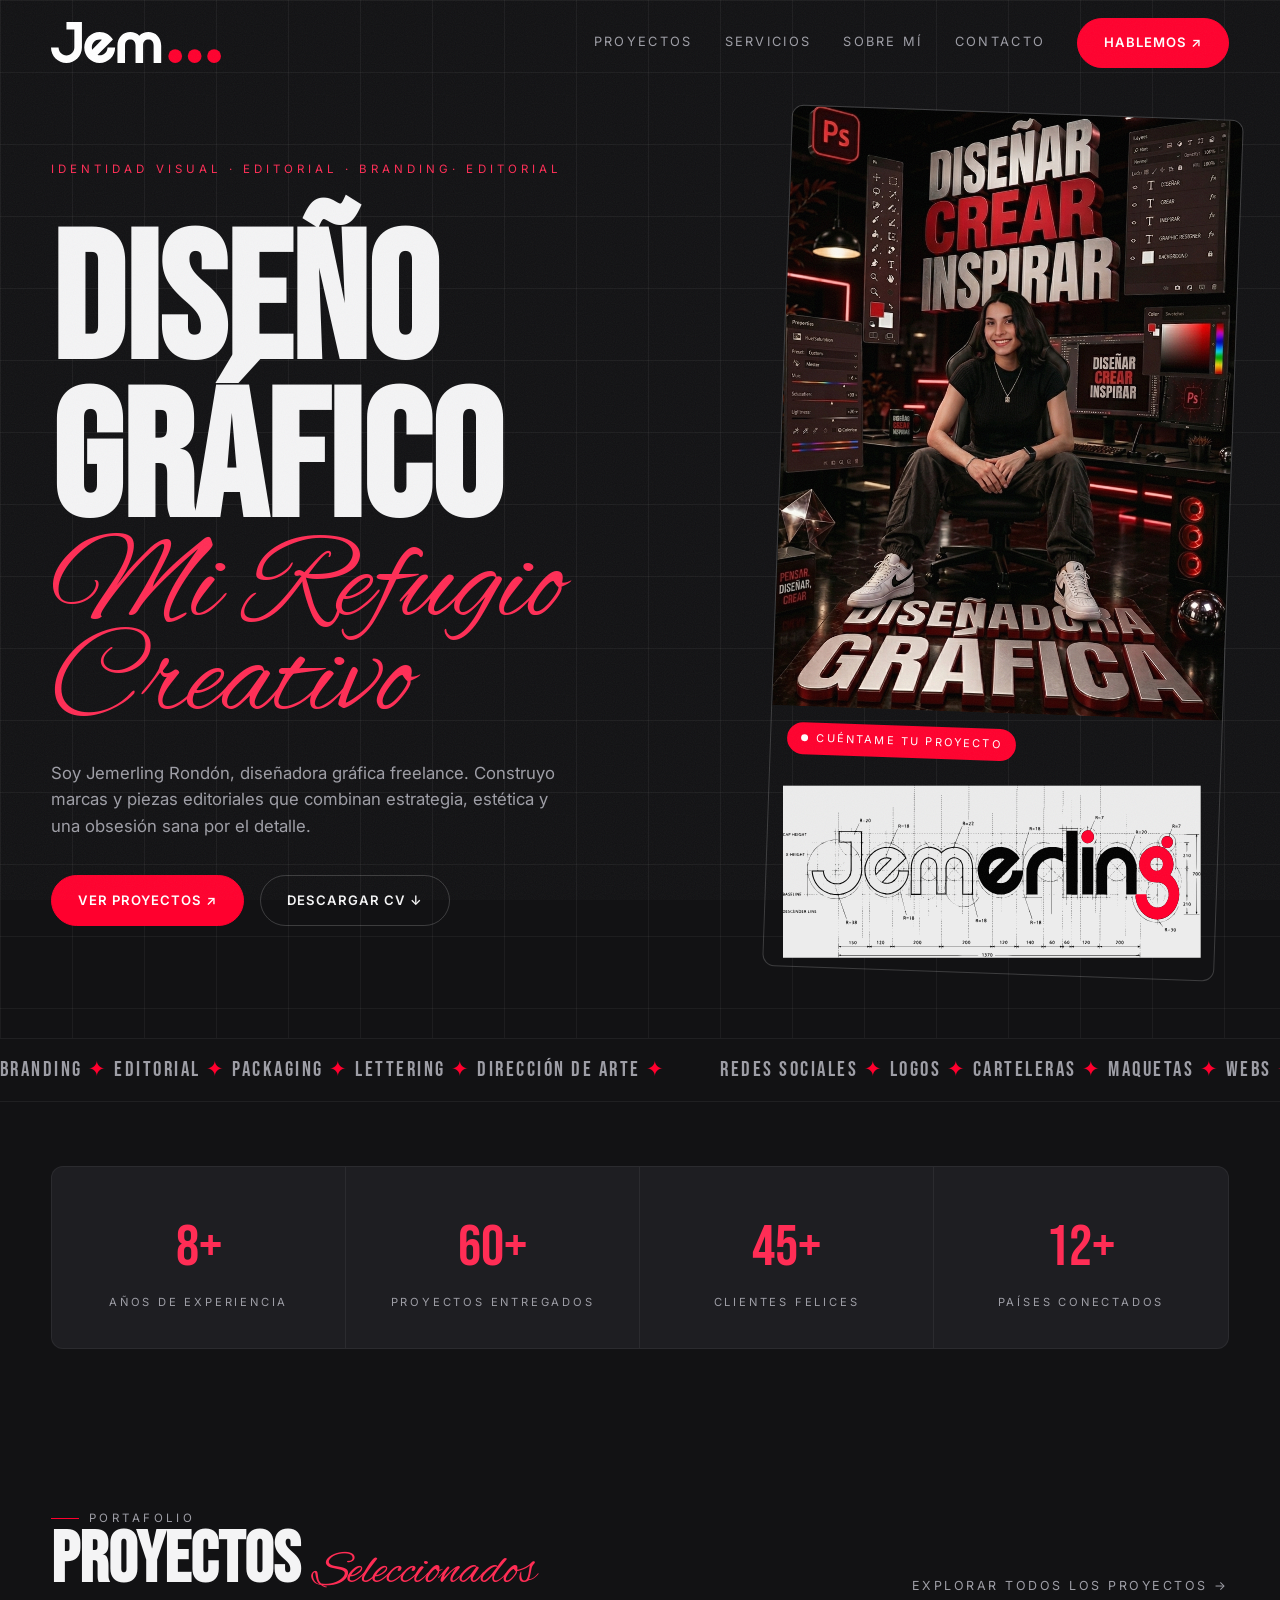
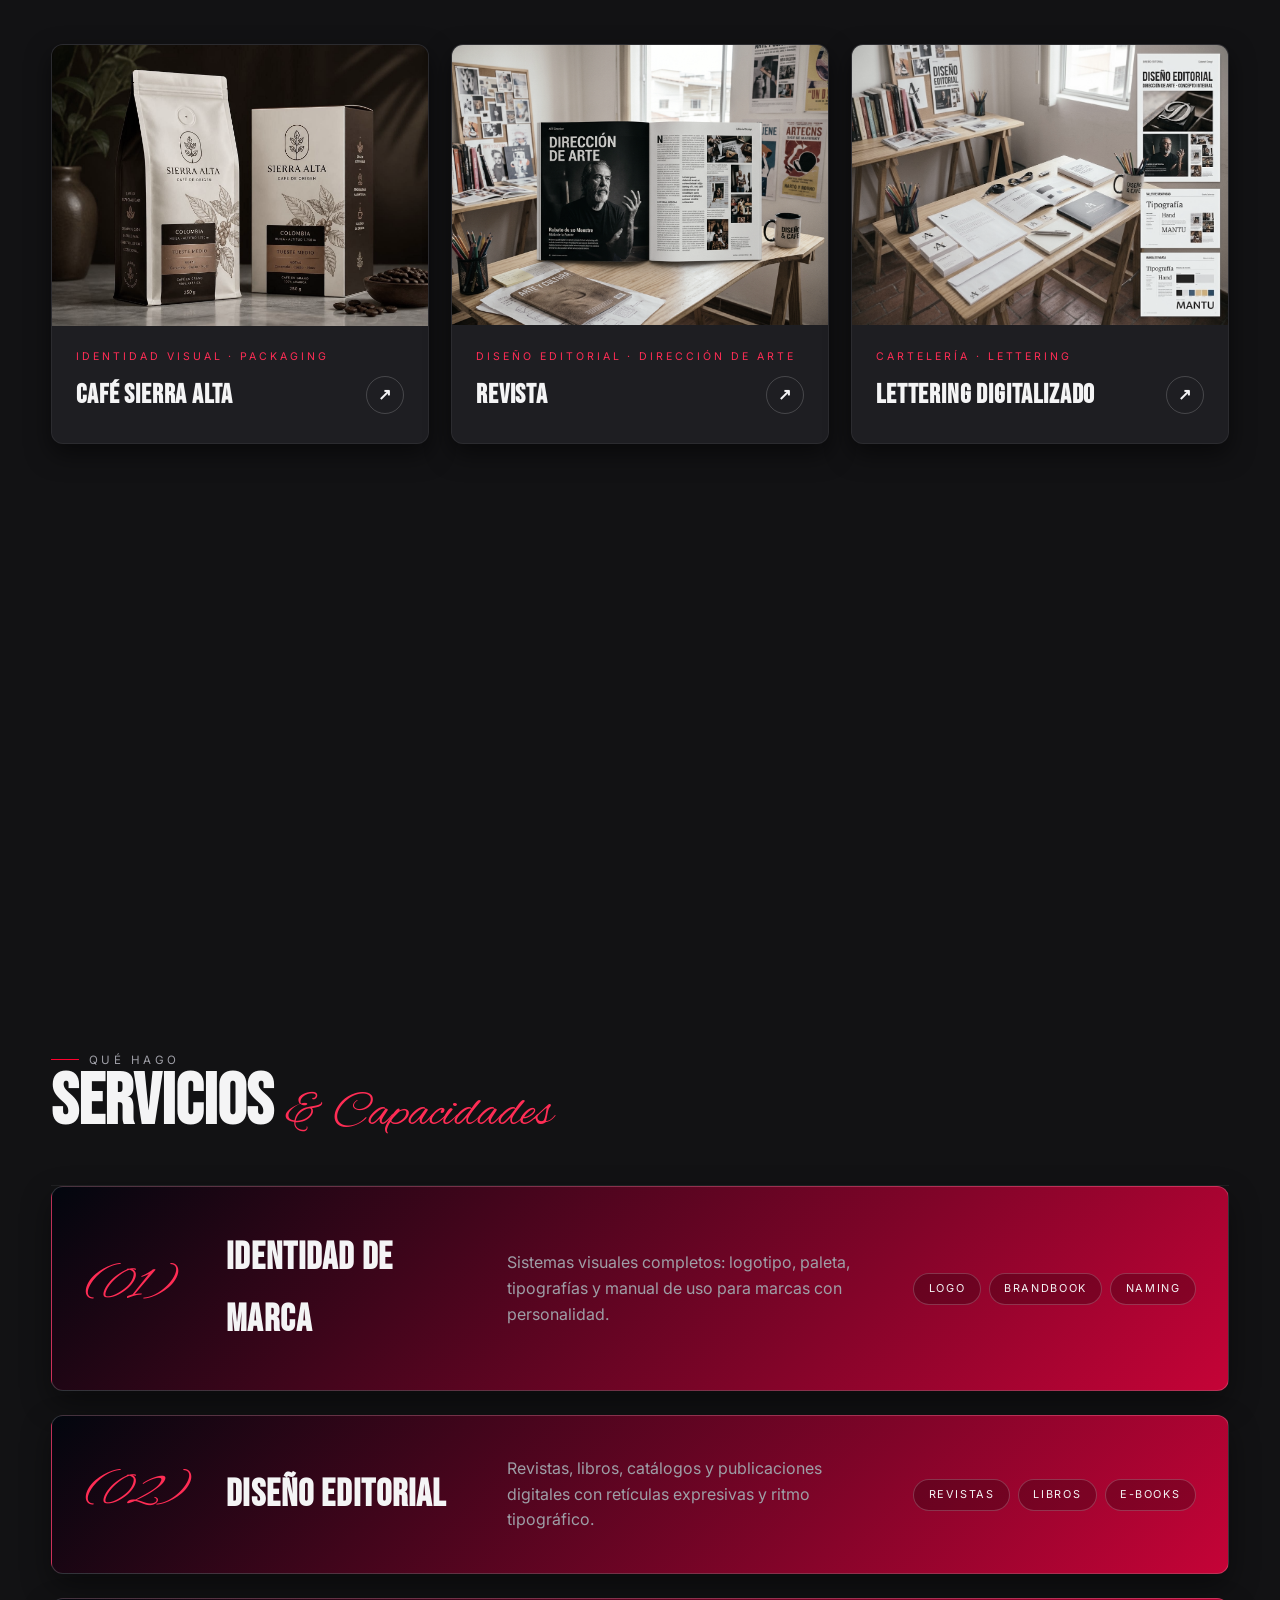
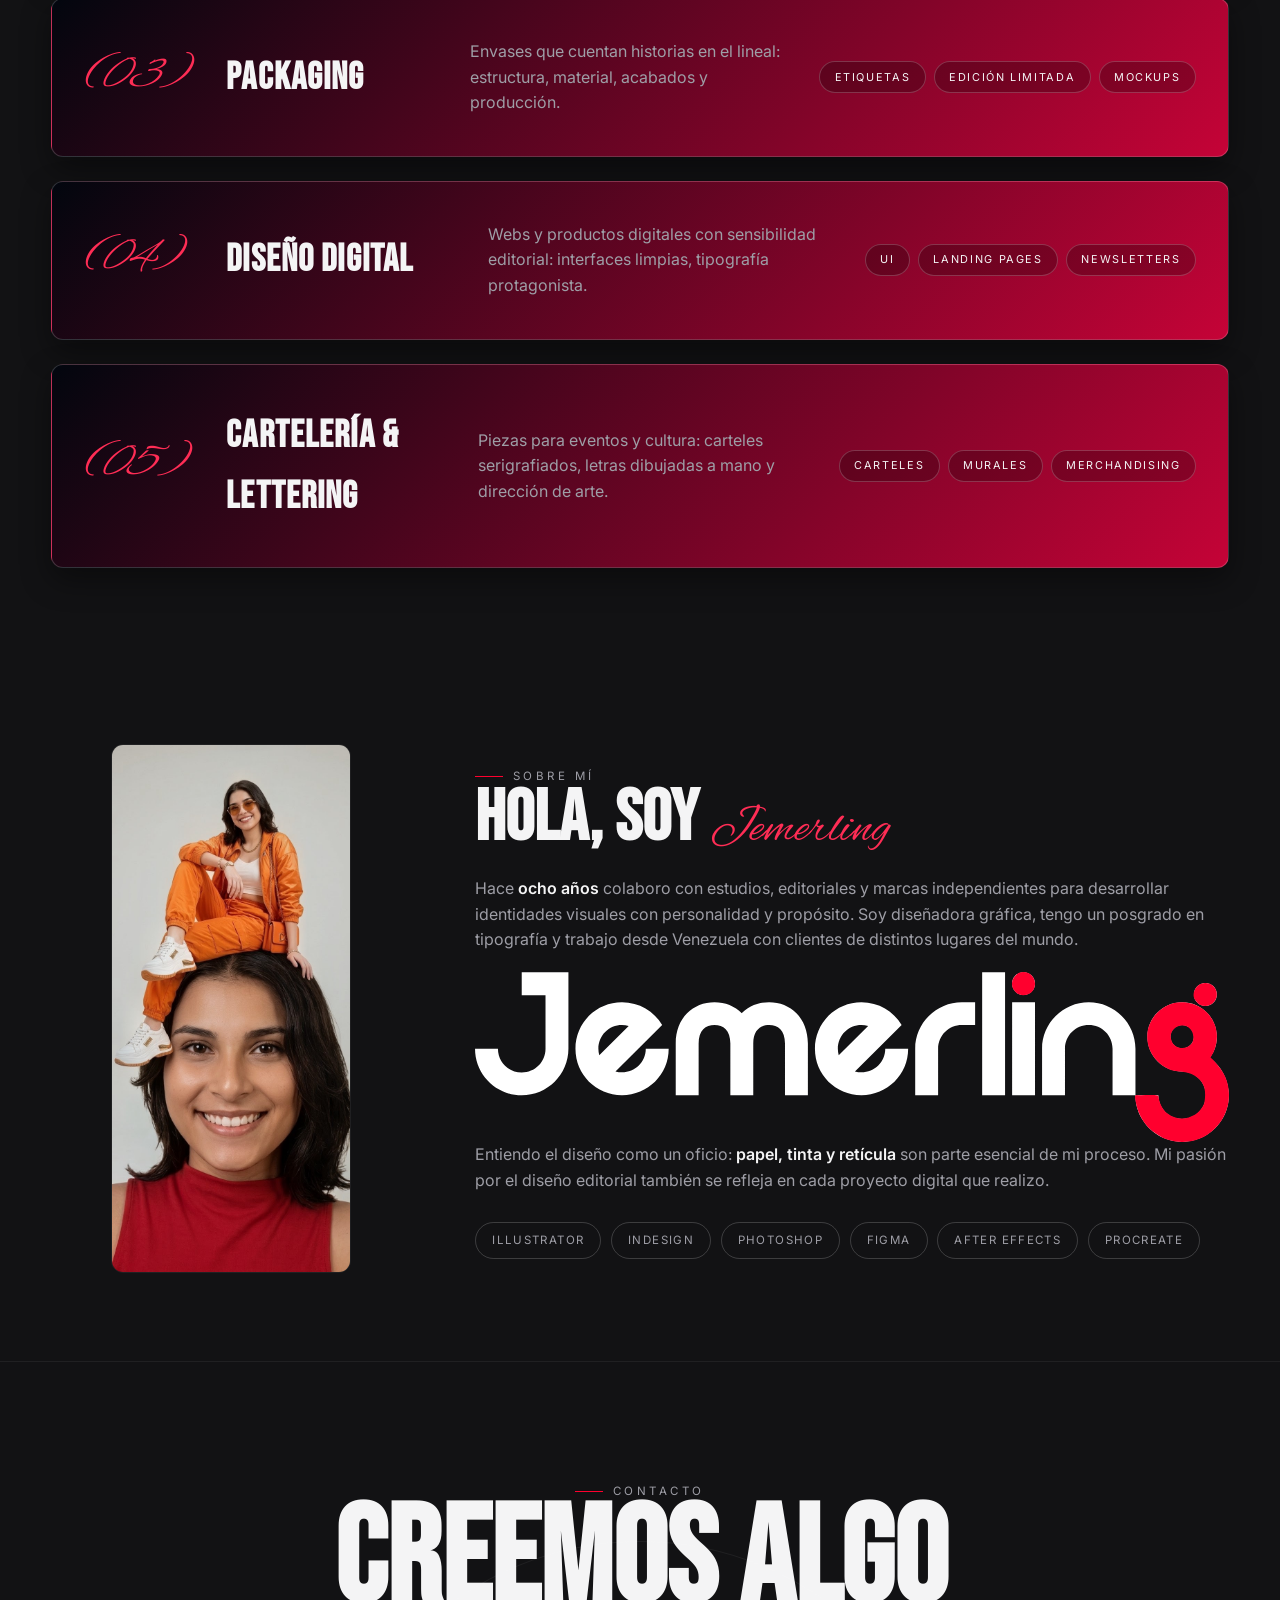
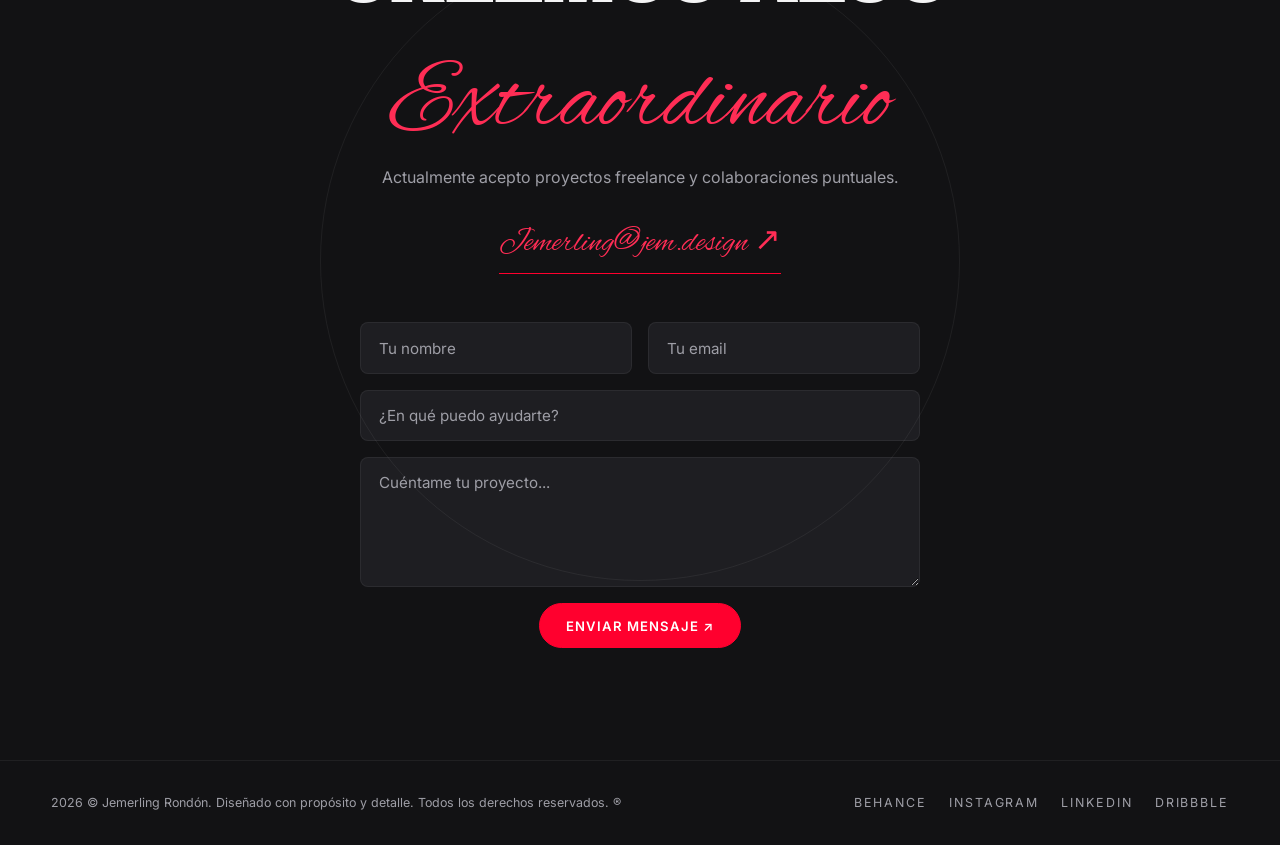
==== commit e5667cb3: "Modify hero kicker and marquesina text Updated the hero kicker text and changed the marquesina conte" ====
--- a/index.html
+++ b/index.html
@@ -51,7 +51,7 @@
     <section class="hero" id="inicio">
       <div class="hero__grid">
         <div>
-          <span class="hero__kicker">Identidad visual · Editorial · Branding</span>
+          <span class="hero__kicker">Identidad visual · Editorial · Branding· Editorial</span>
           <h1 class="hero__titulo">
             Diseño<br>gráfico<br>
             <span class="serif-italica">Mi Refugio Creativo</span>
@@ -83,7 +83,7 @@
     <div class="marquesina" aria-hidden="true">
       <div class="marquesina__pista">
         <span>Branding <em>✦</em> Editorial <em>✦</em> Packaging <em>✦</em> Lettering <em>✦</em> Dirección de arte <em>✦</em>&nbsp;</span>
-        <span>Branding <em>✦</em> Editorial <em>✦</em> Packaging <em>✦</em> Lettering <em>✦</em> Dirección de arte <em>✦</em>&nbsp;</span>
+        <span>Redes Sociales <em>✦</em> Logos <em>✦</em> Carteleras <em>✦</em> Maquetas <em>✦</em> Webs <em>✦</em>&nbsp;</span>
       </div>
     </div>
 
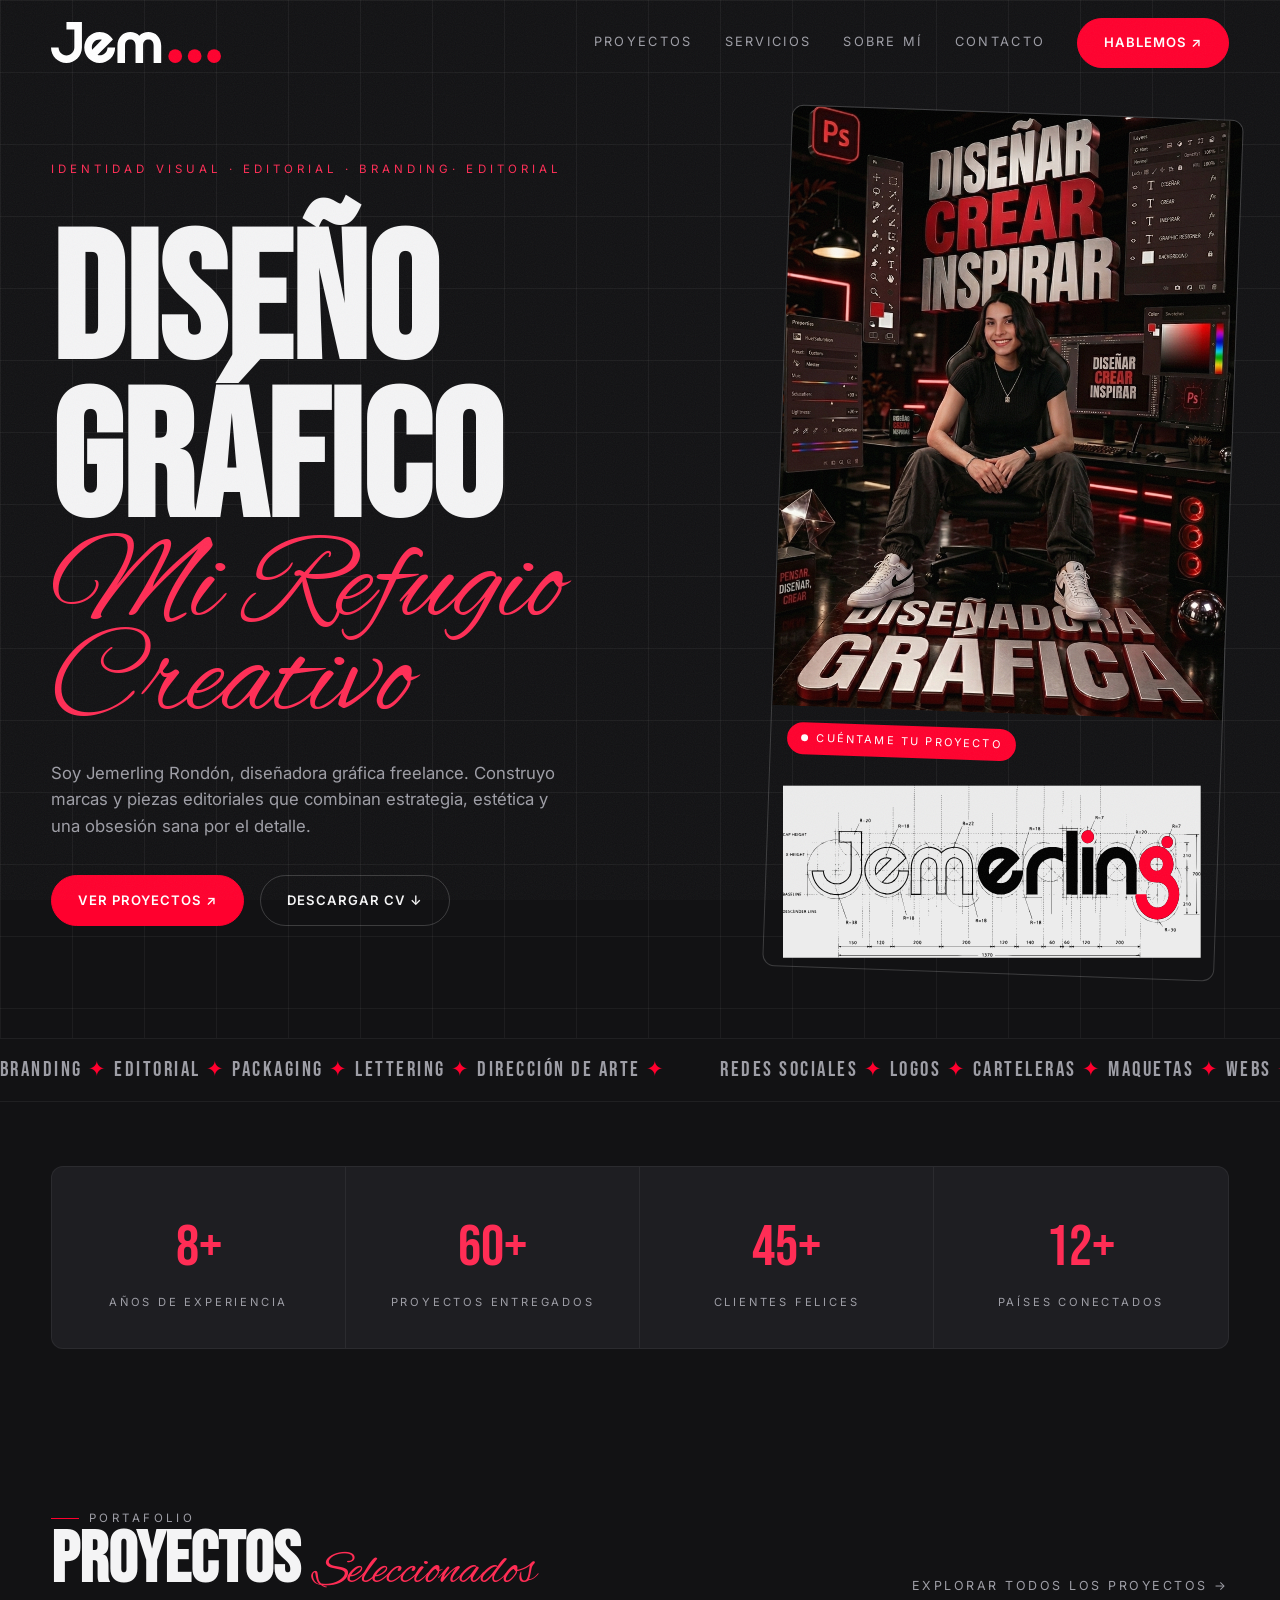
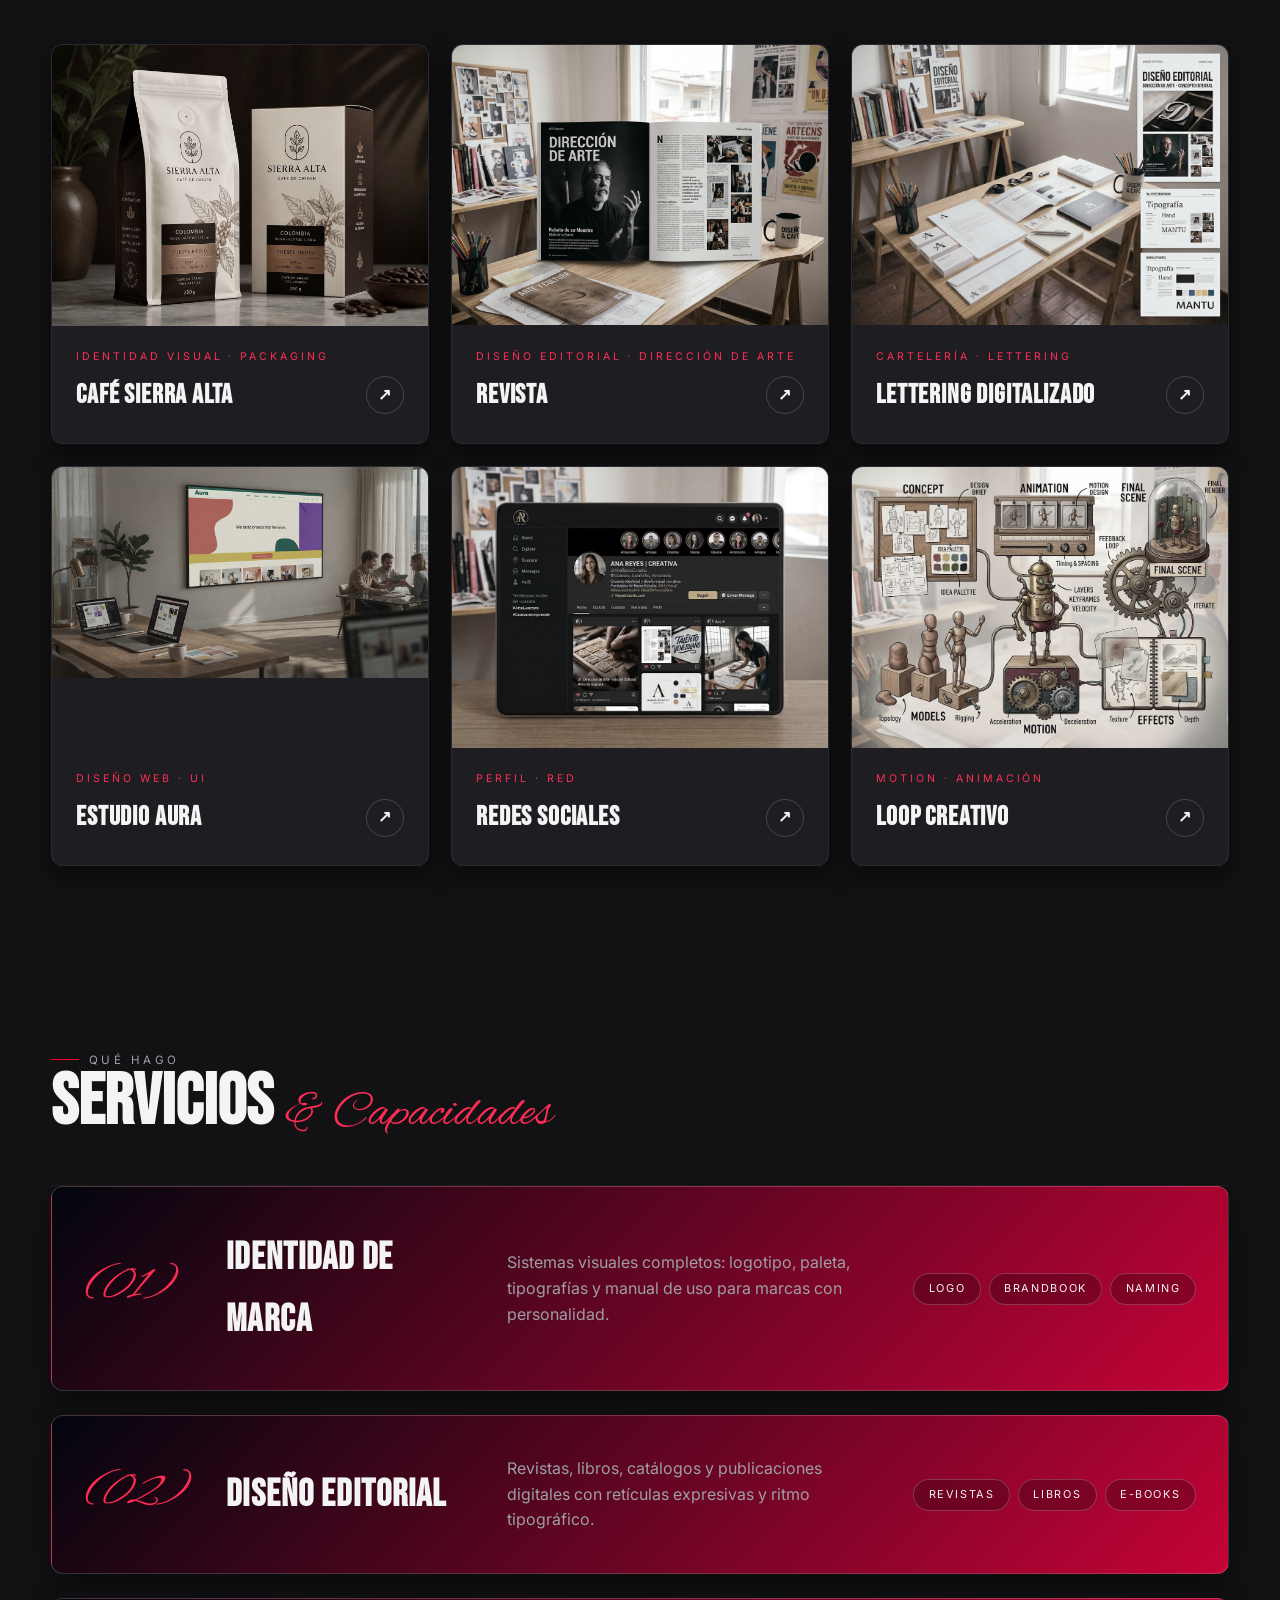
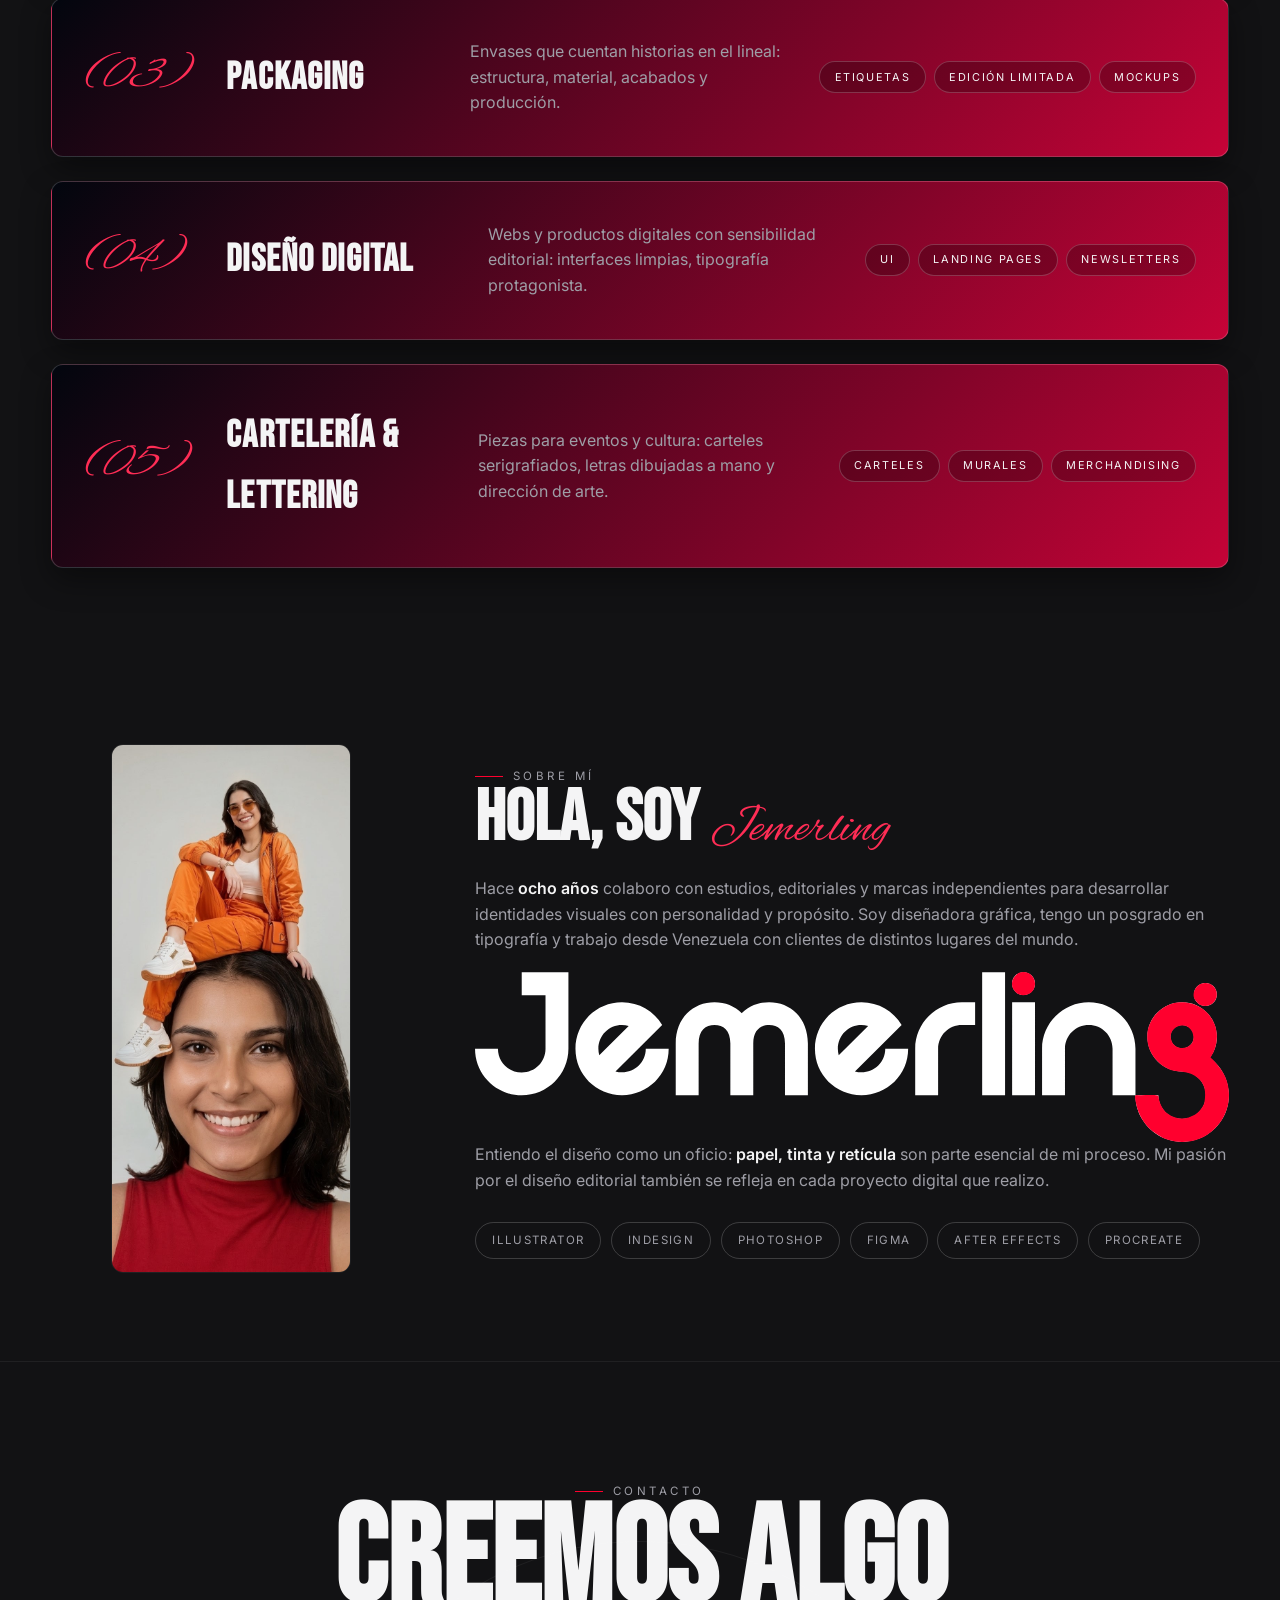
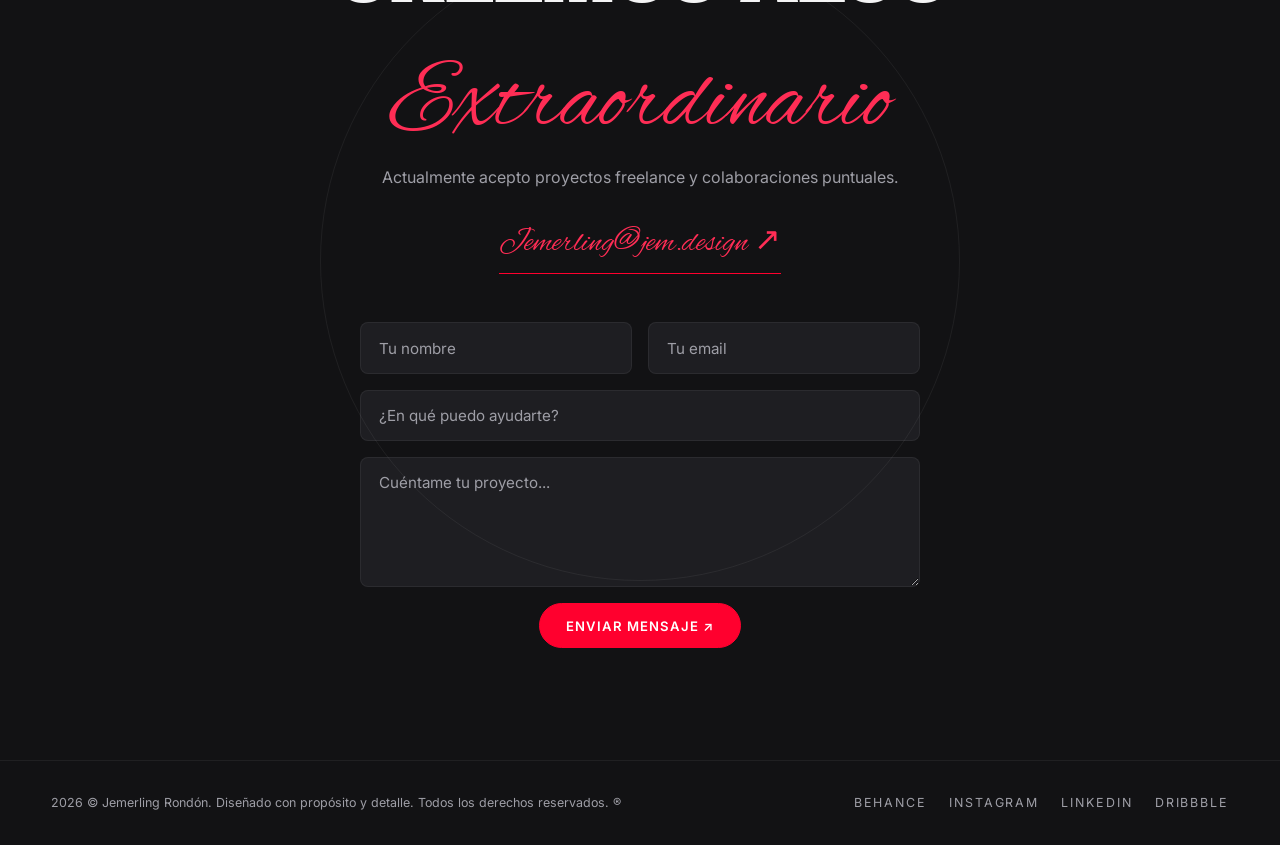
==== commit 04a5ec02: "Implement WhatsApp contact form with validation Adds a WhatsApp contact form that validates input an" ====
--- a/index.html
+++ b/index.html
@@ -312,5 +312,43 @@
       });
     }
   </script>
+  <script>
+    // ============ FORMULARIO → WHATSAPP ============
+document.getElementById('formContacto').addEventListener('submit', function (e) {
+  e.preventDefault(); // evita que el formulario recargue la página
+
+  // 1. Recoger los datos del formulario
+  const datos = new FormData(this);
+  const nombre  = datos.get('nombre').trim();
+  const email   = datos.get('email').trim();
+  const asunto  = (datos.get('asunto') || '').trim();
+  const mensaje = datos.get('mensaje').trim();
+
+  // 2. Validación básica (los campos "required" del HTML ya validan,
+  //    pero dejamos esto por si el navegador pasa algo vacío)
+  if (!nombre || !email || !mensaje) {
+    alert('Por favor completa nombre, email y mensaje.');
+    return;
+  }
+
+  // 3. Armar el mensaje (los saltos de línea \n se codifican solos con encodeURIComponent)
+  const texto =
+    `*Nuevo mensaje desde tu portafolio* ✦\n\n` +
+    `*Nombre:* ${nombre}\n` +
+    `*Email:* ${email}\n` +
+    (asunto ? `*Asunto:* ${asunto}\n` : '') +
+    `\n*Mensaje:*\n${mensaje}`;
+
+  // 4. Abrir WhatsApp con el mensaje prellenado
+  const numero = '584124681732'; // tu número, formato internacional sin "+"
+  const url = `https://wa.me/${numero}?text=${encodeURIComponent(texto)}`;
+  window.open(url, '_blank');
+
+  // 5. Mostrar el mensaje de éxito y limpiar el formulario
+  const aviso = document.getElementById('formExito');
+  if (aviso) aviso.classList.add('visible');
+  this.reset();
+});
+  </script>
 </body>
         </html>
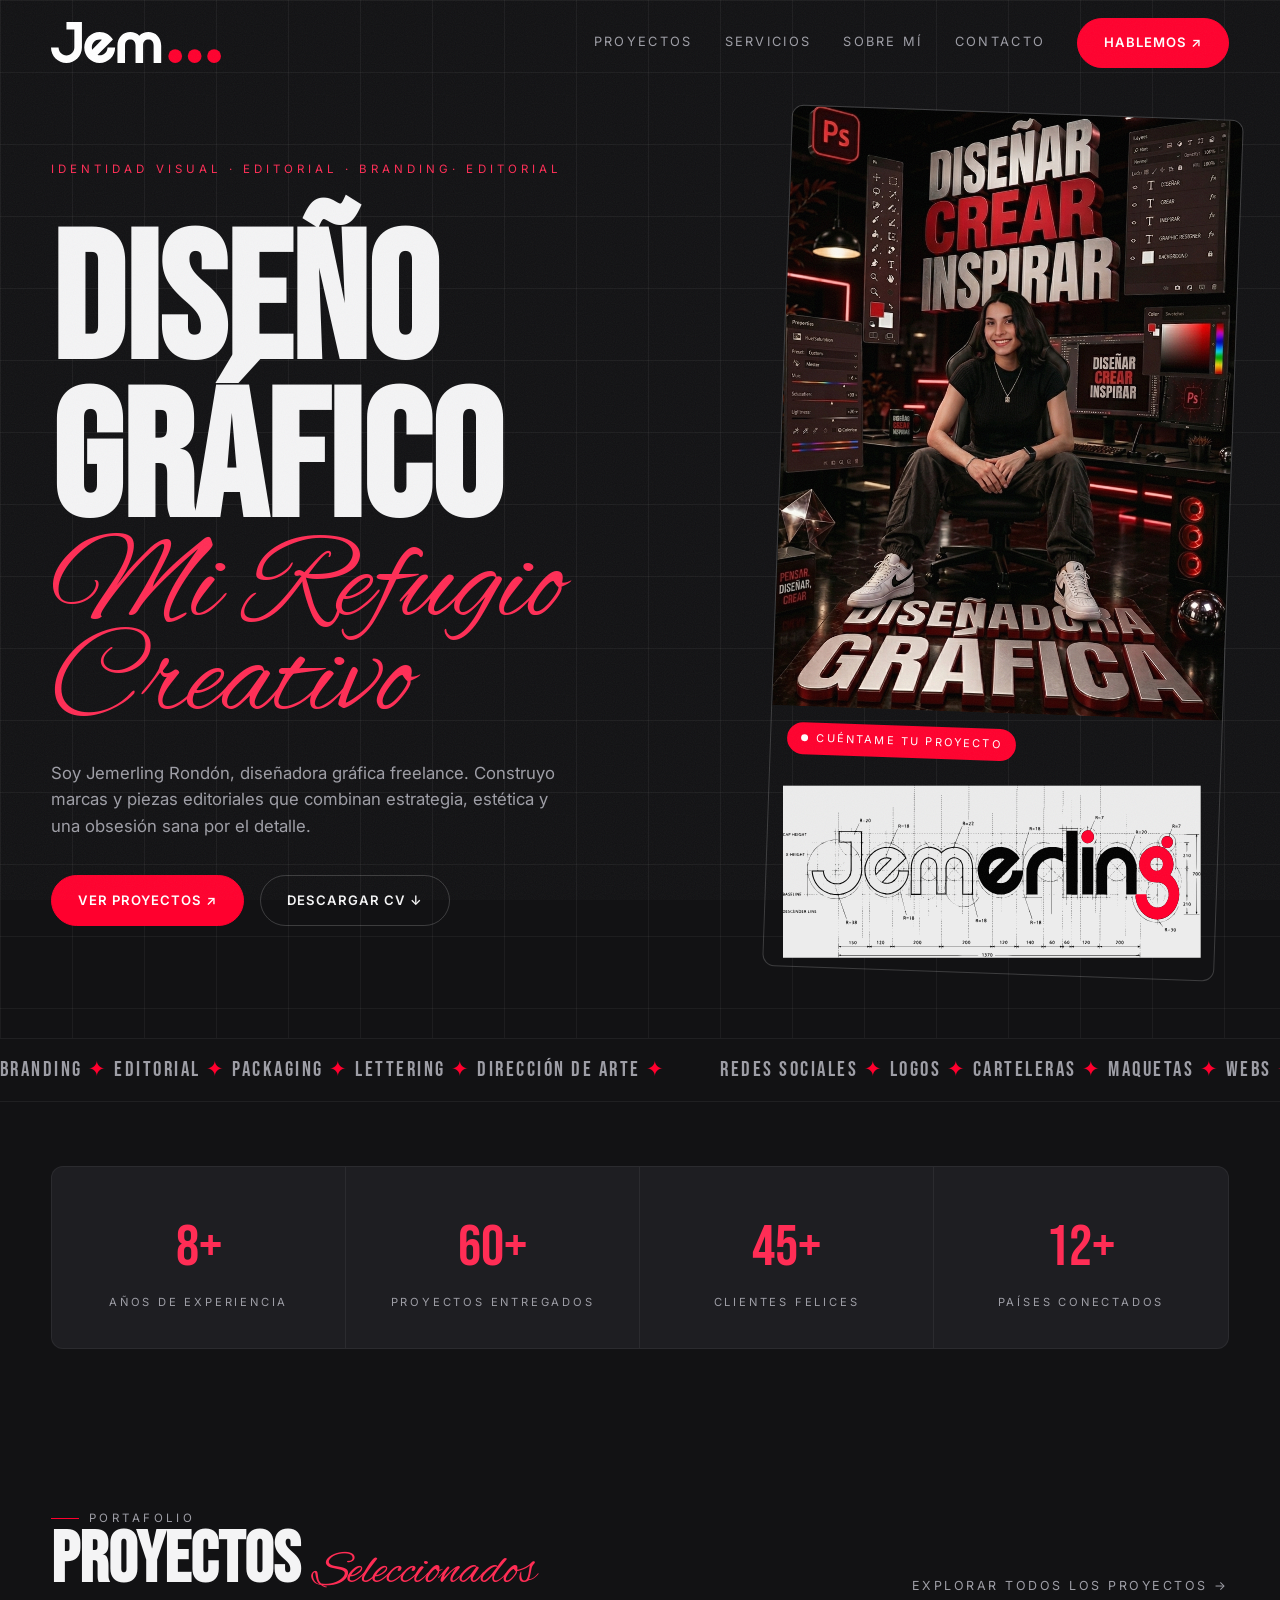
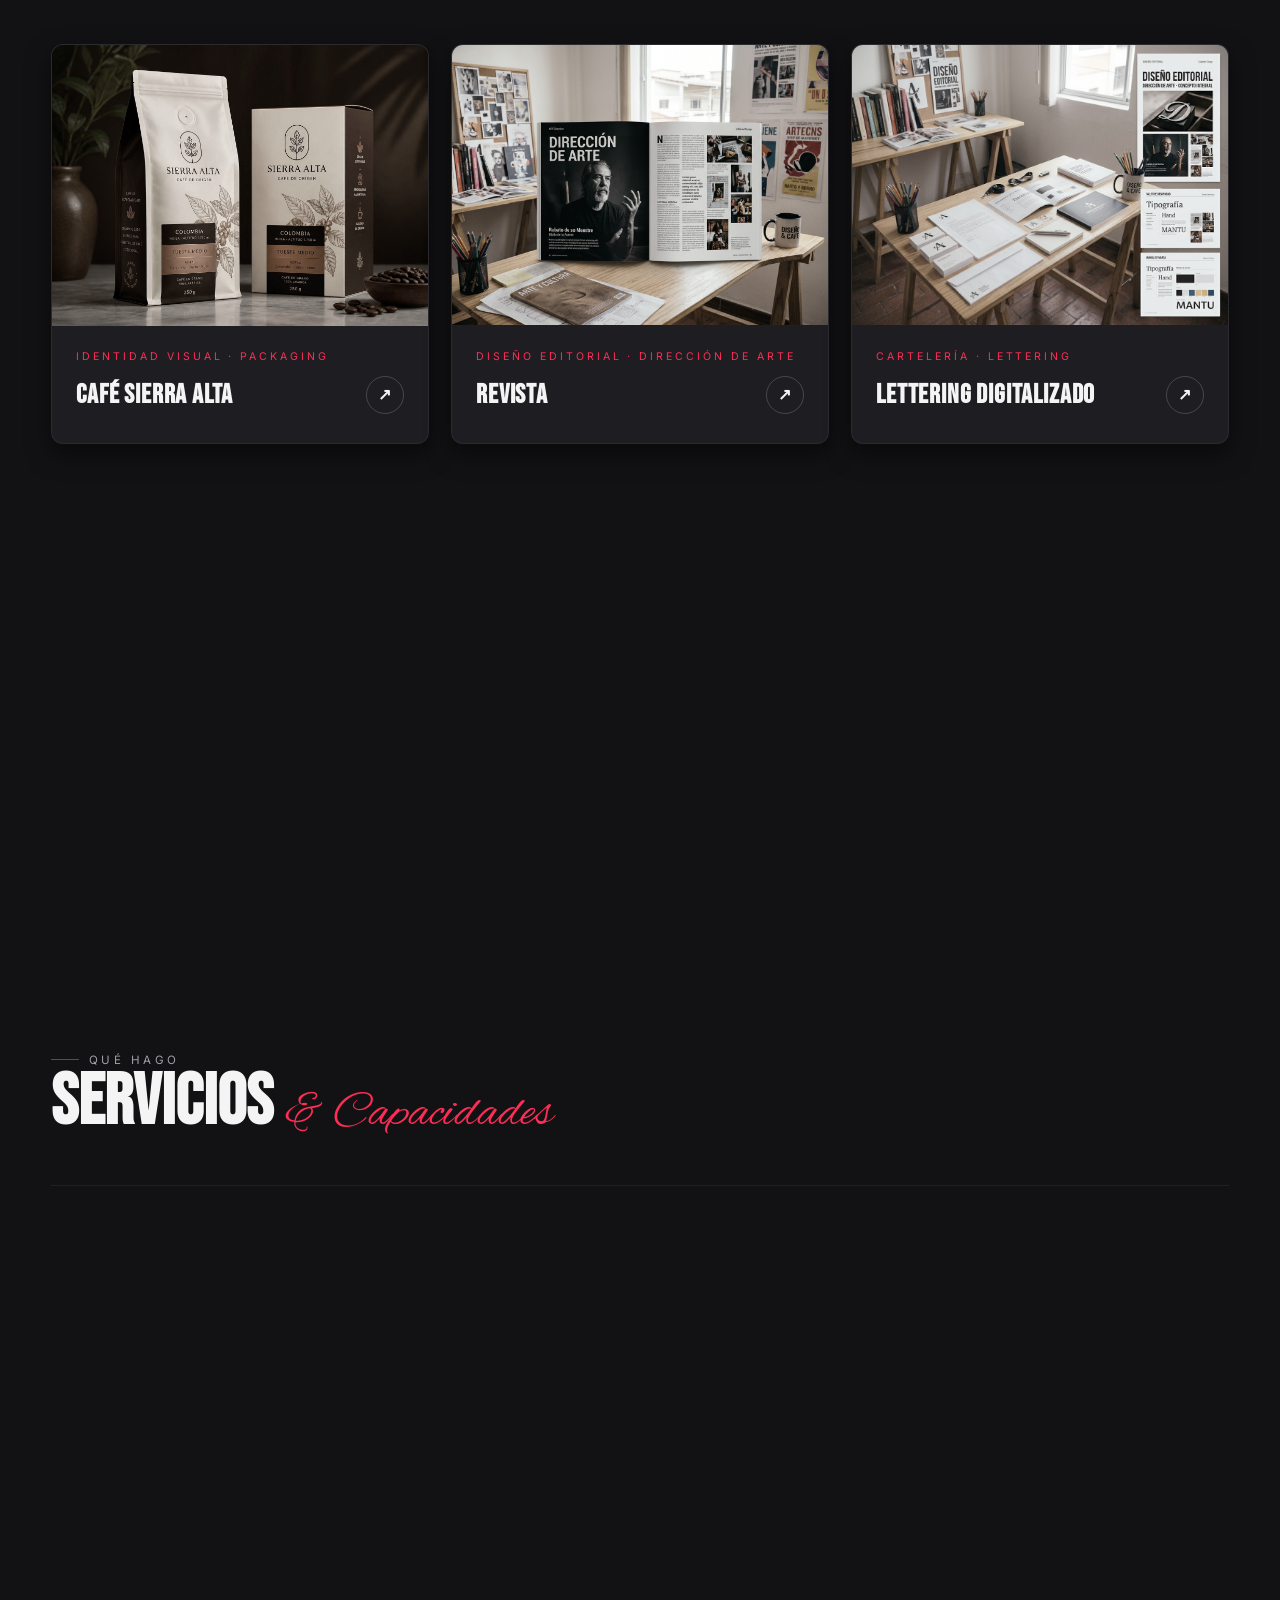
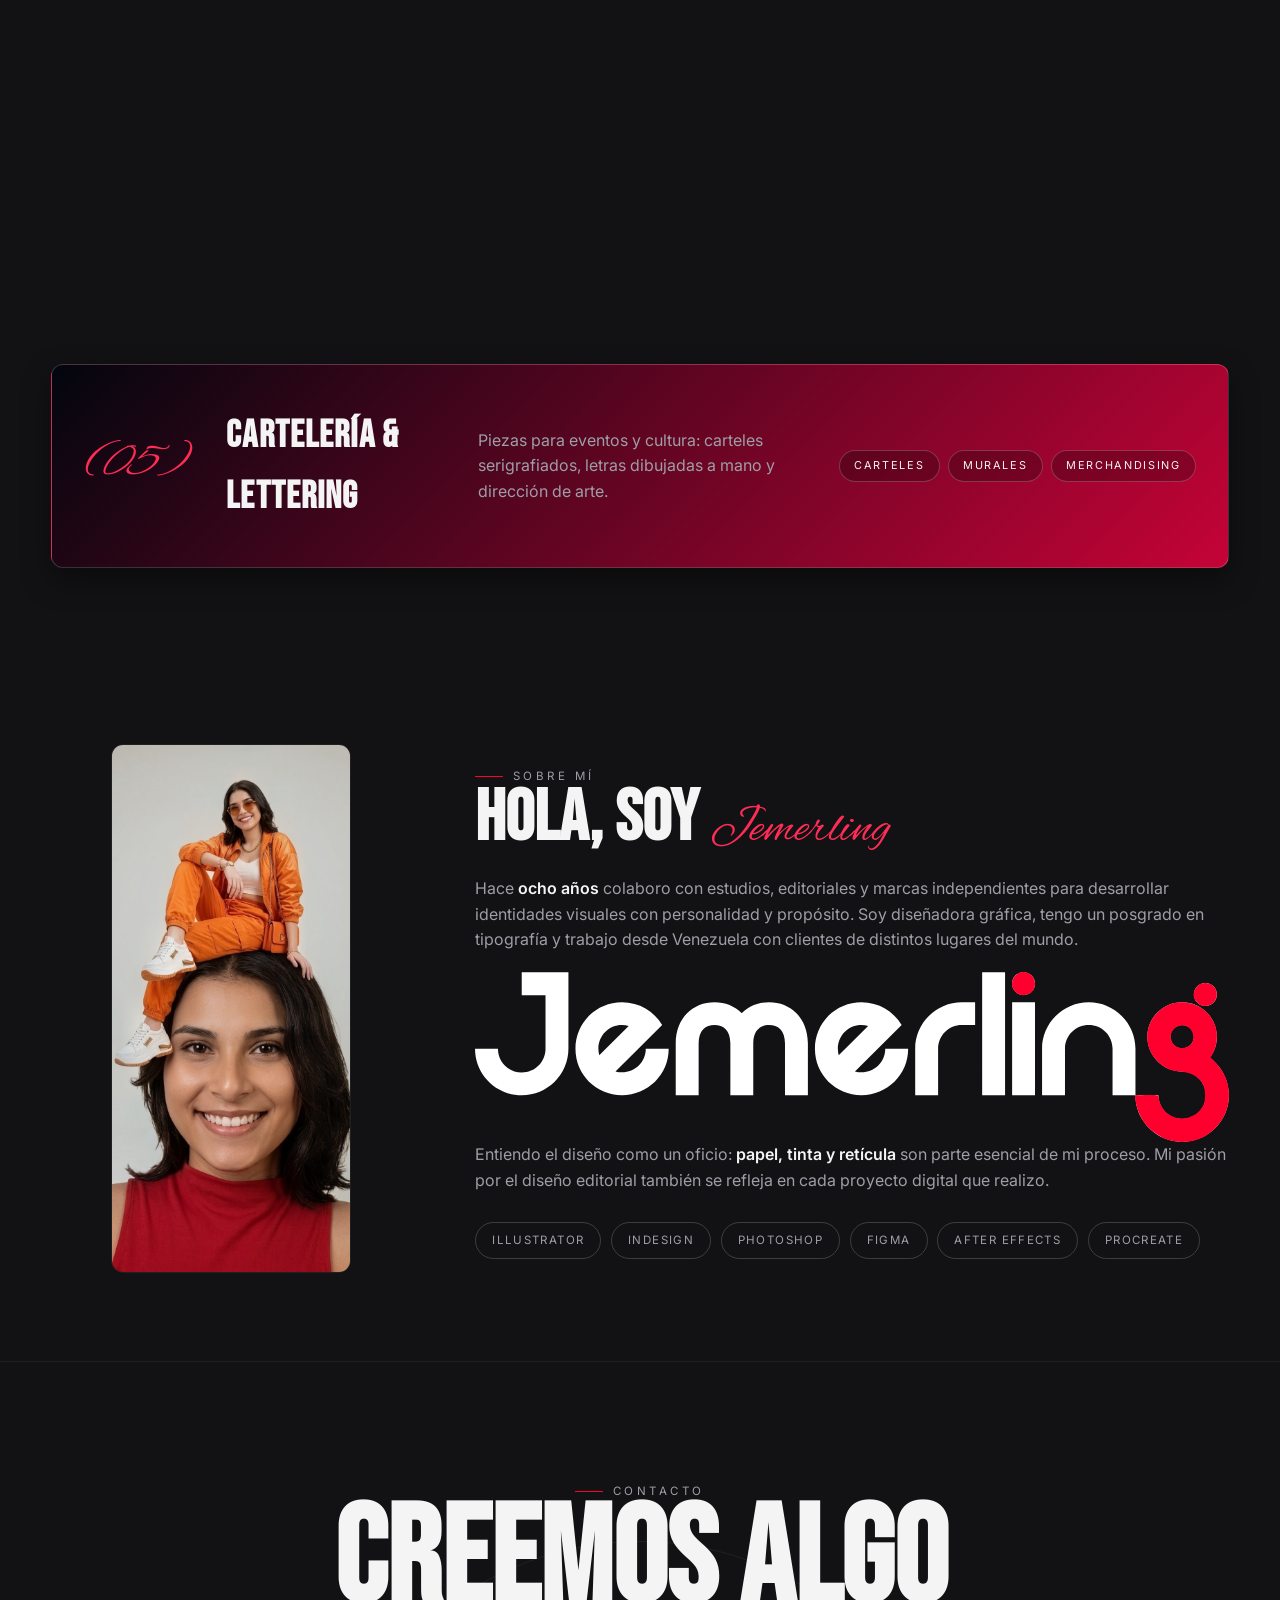
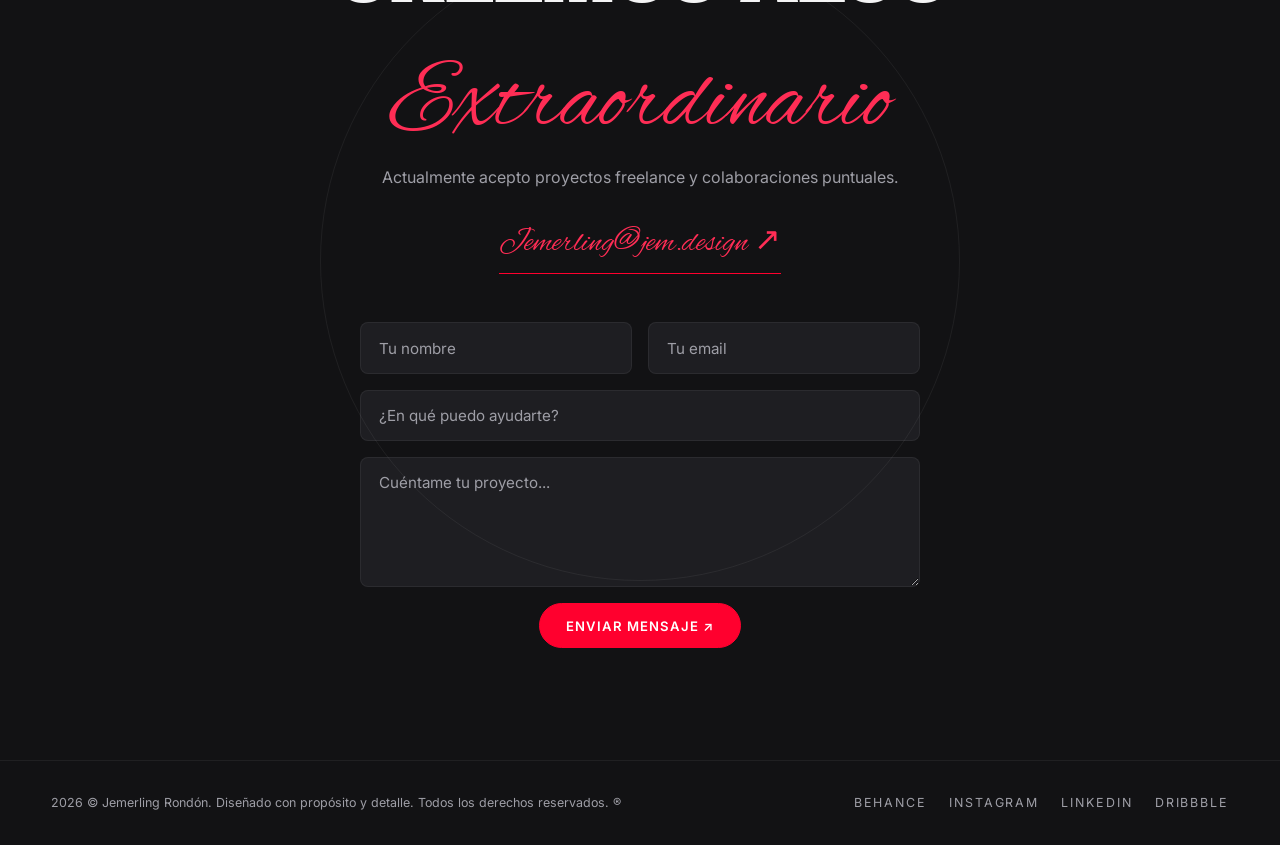
==== commit 0d569324: "Update project link to point to proyectos.html" ====
--- a/index.html
+++ b/index.html
@@ -115,7 +115,7 @@
             <span class="etiqueta-seccion">Portafolio</span>
             <h2 class="titular">Proyectos <span class="serif-italica">Seleccionados</span></h2>
           </div>
-          <a href="#contacto" class="enlace-flecha">Explorar todos los proyectos →</a>
+          <a href="#proyectos.html" class="enlace-flecha">Explorar todos los proyectos →</a>
         </div>
 
         <div class="proyectos__rejilla">
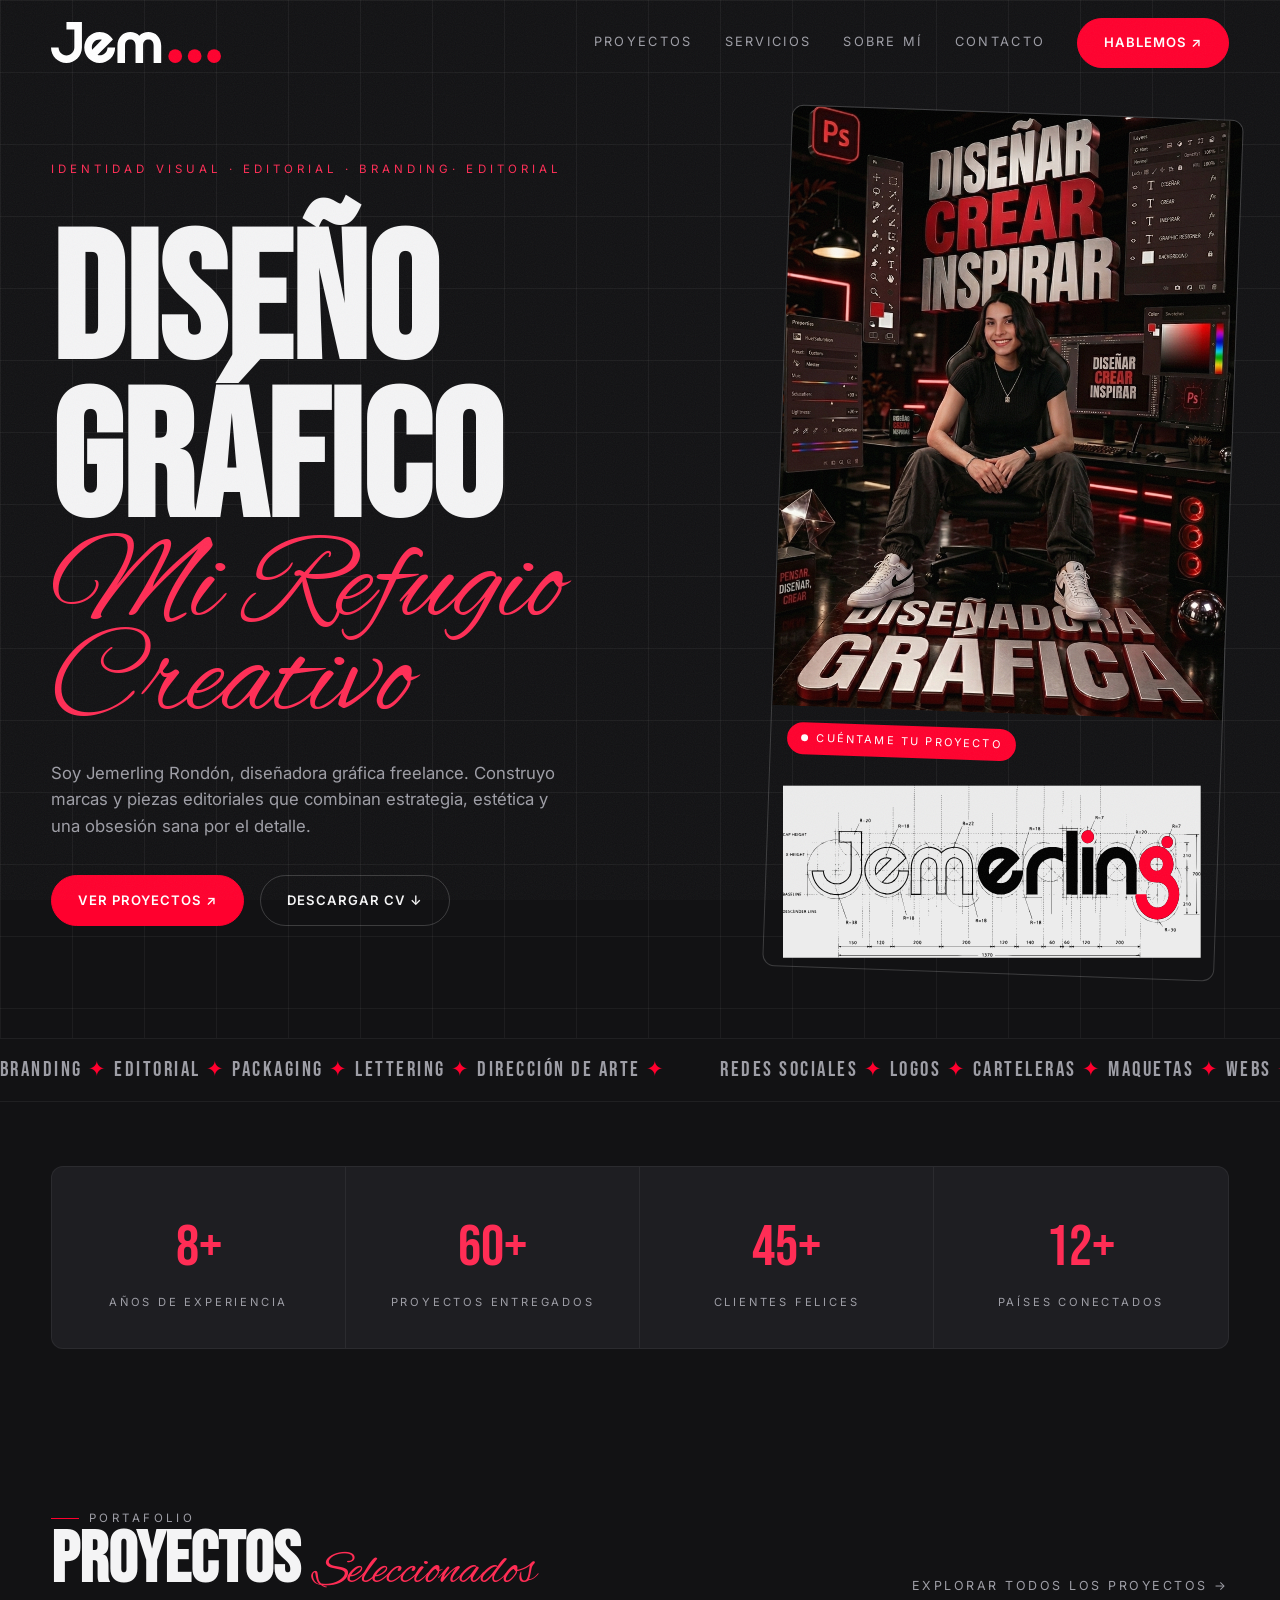
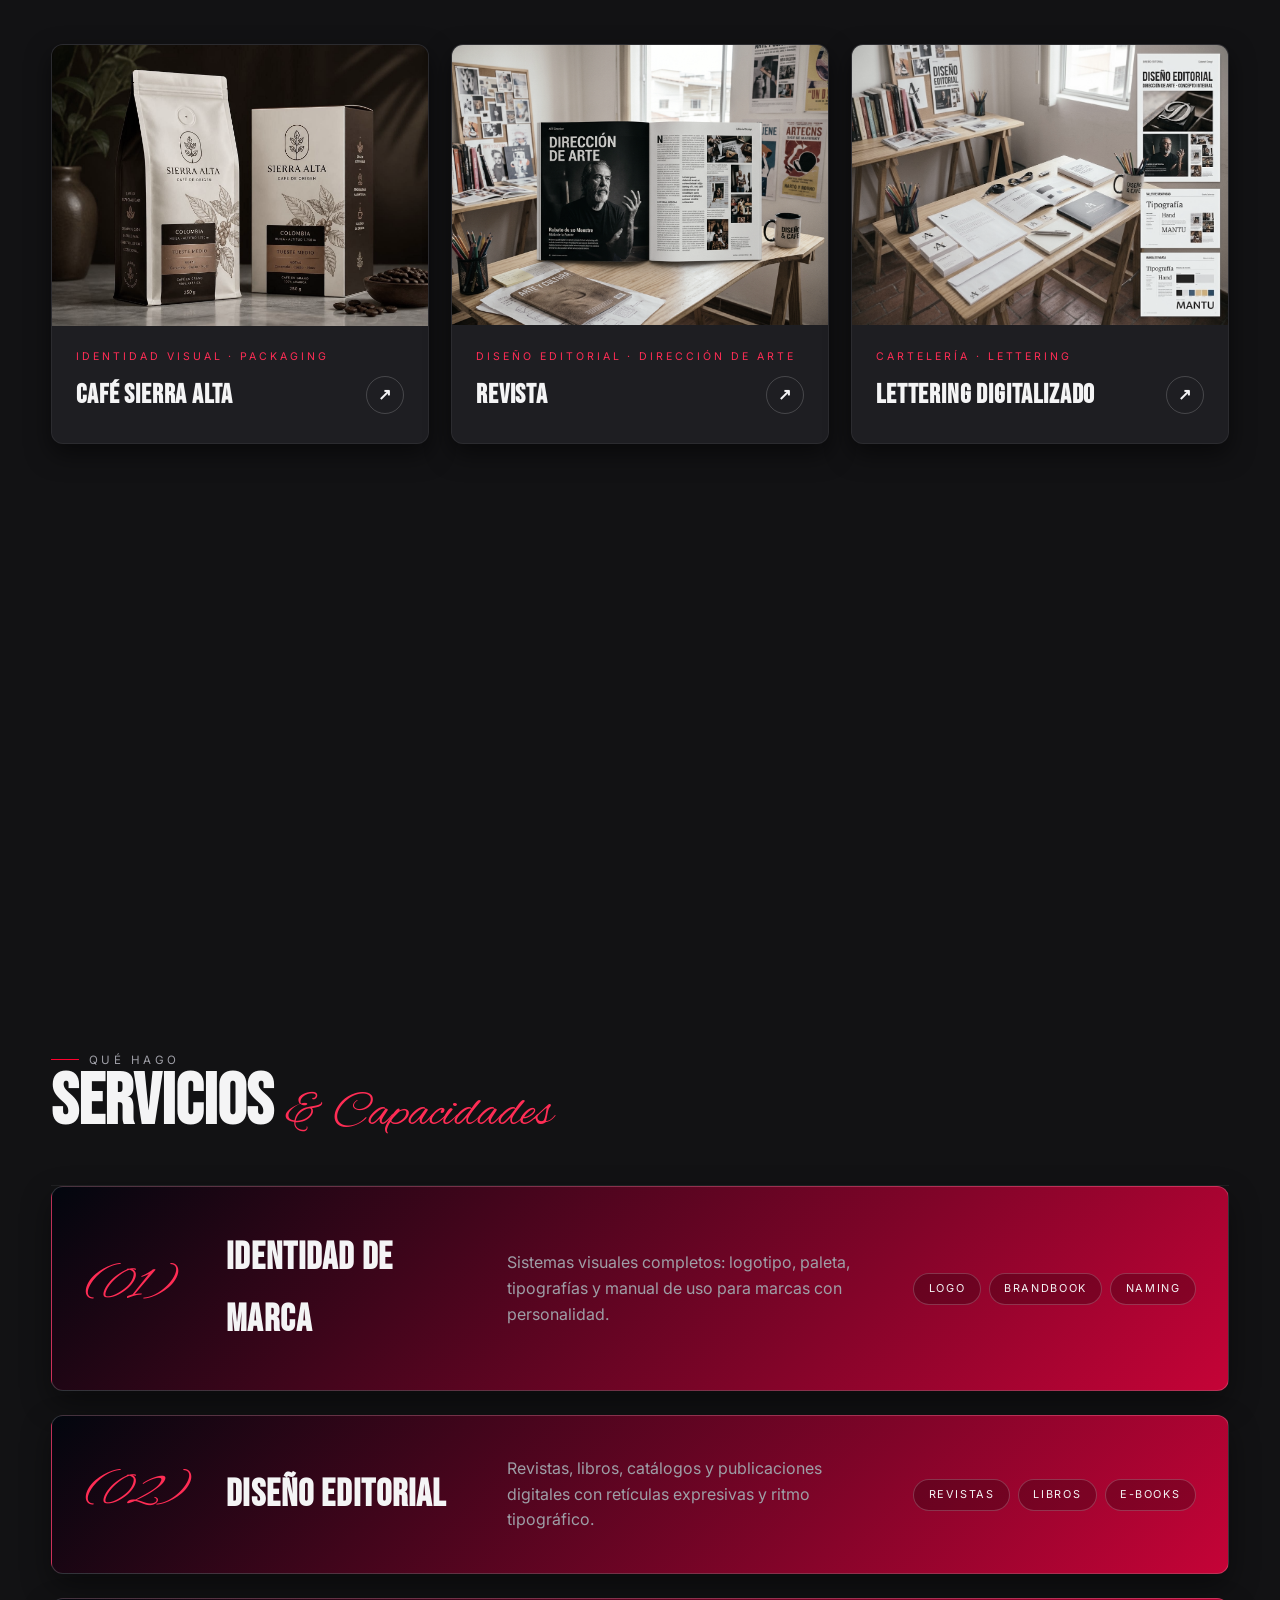
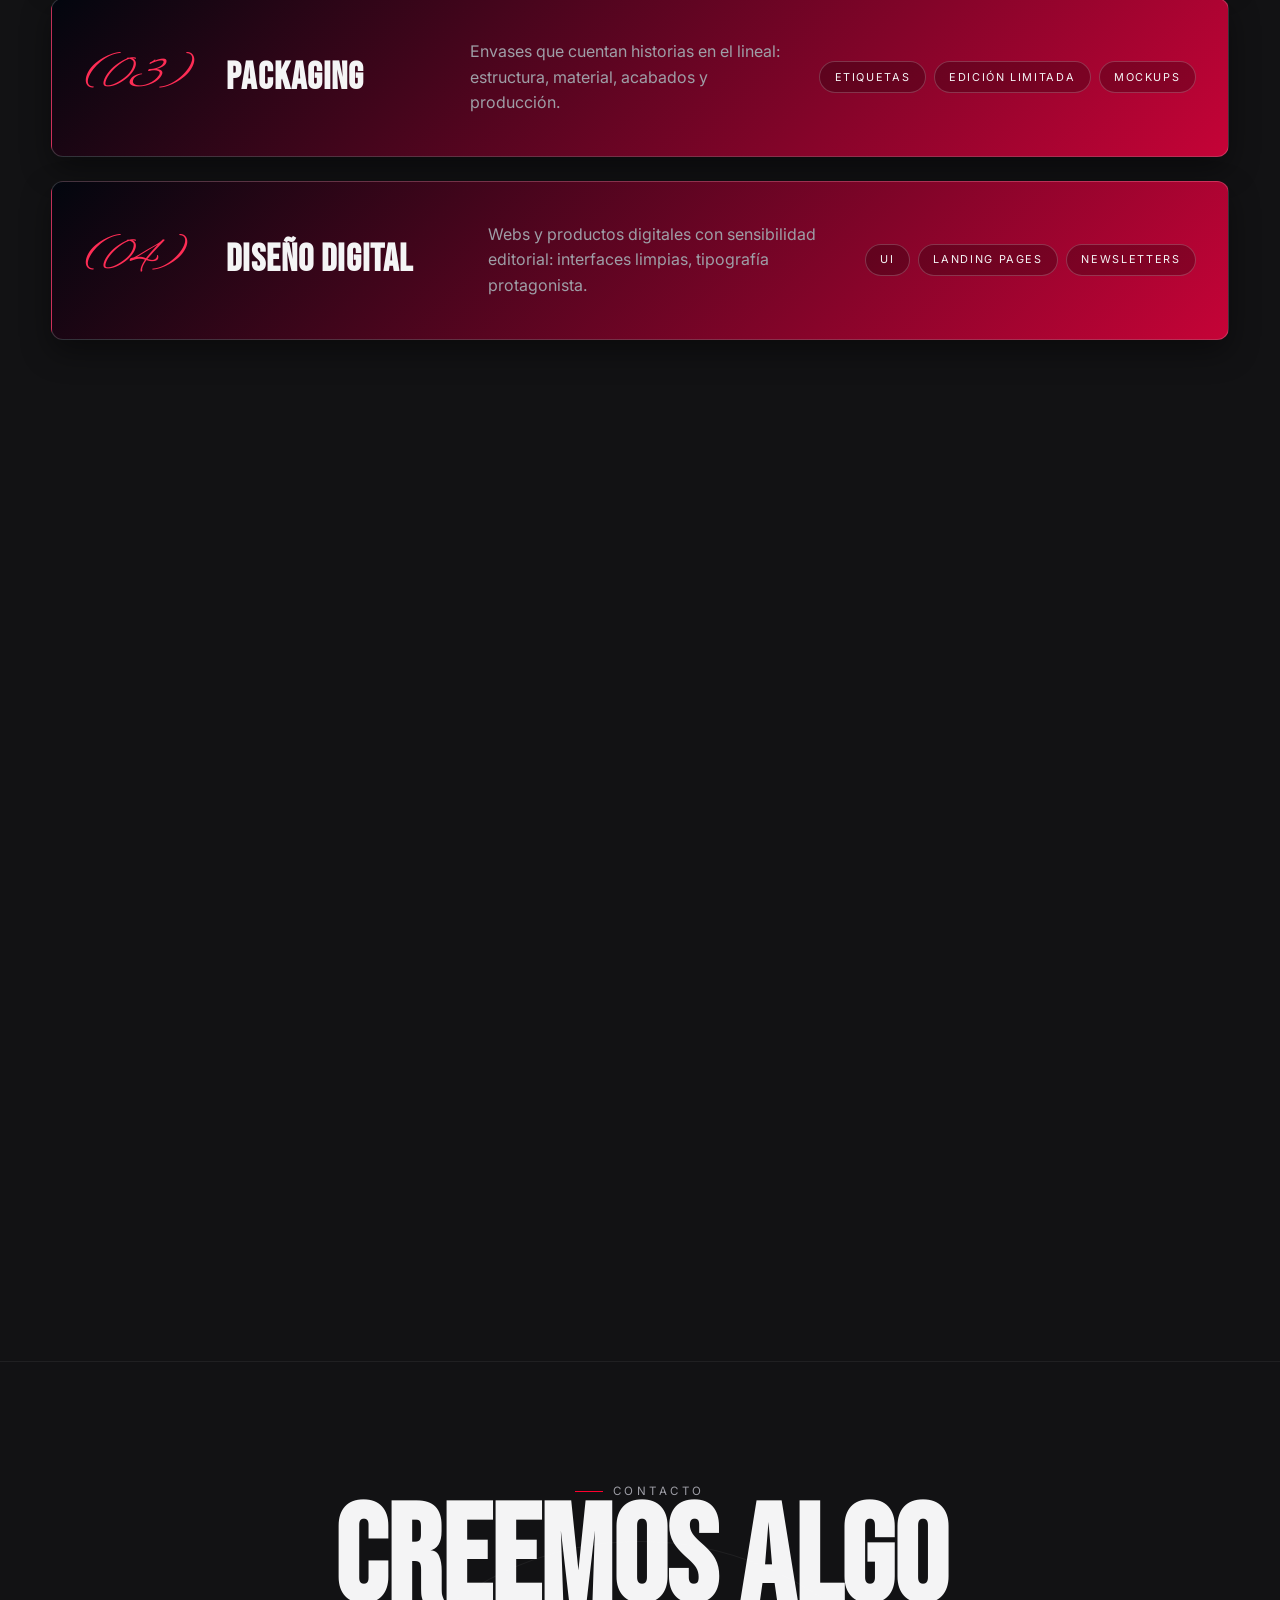
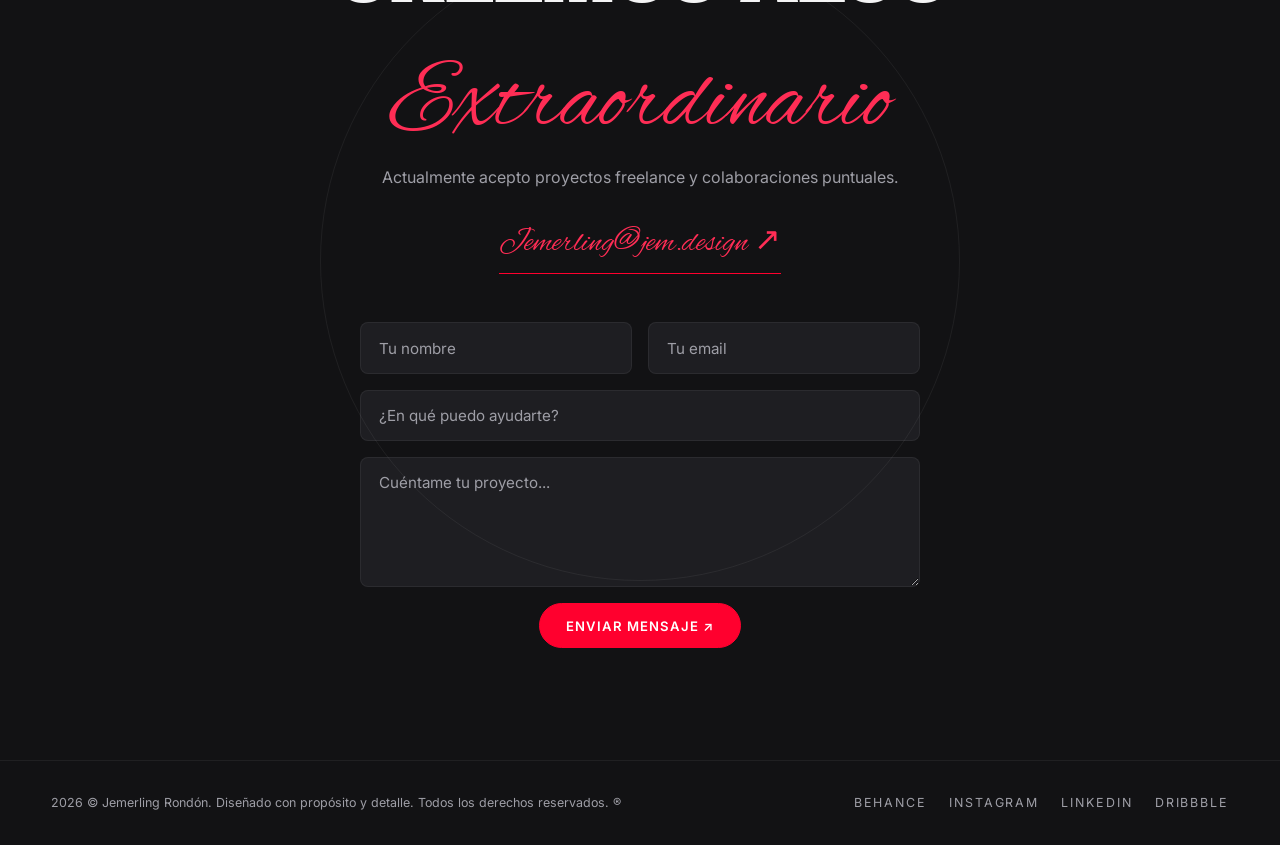
==== commit e4bf2bde: "Fix link to proyectos.html in index.html" ====
--- a/index.html
+++ b/index.html
@@ -115,7 +115,7 @@
             <span class="etiqueta-seccion">Portafolio</span>
             <h2 class="titular">Proyectos <span class="serif-italica">Seleccionados</span></h2>
           </div>
-          <a href="#proyectos.html" class="enlace-flecha">Explorar todos los proyectos →</a>
+          <a href="proyectos.html" class="enlace-flecha">Explorar todos los proyectos →</a>
         </div>
 
         <div class="proyectos__rejilla">
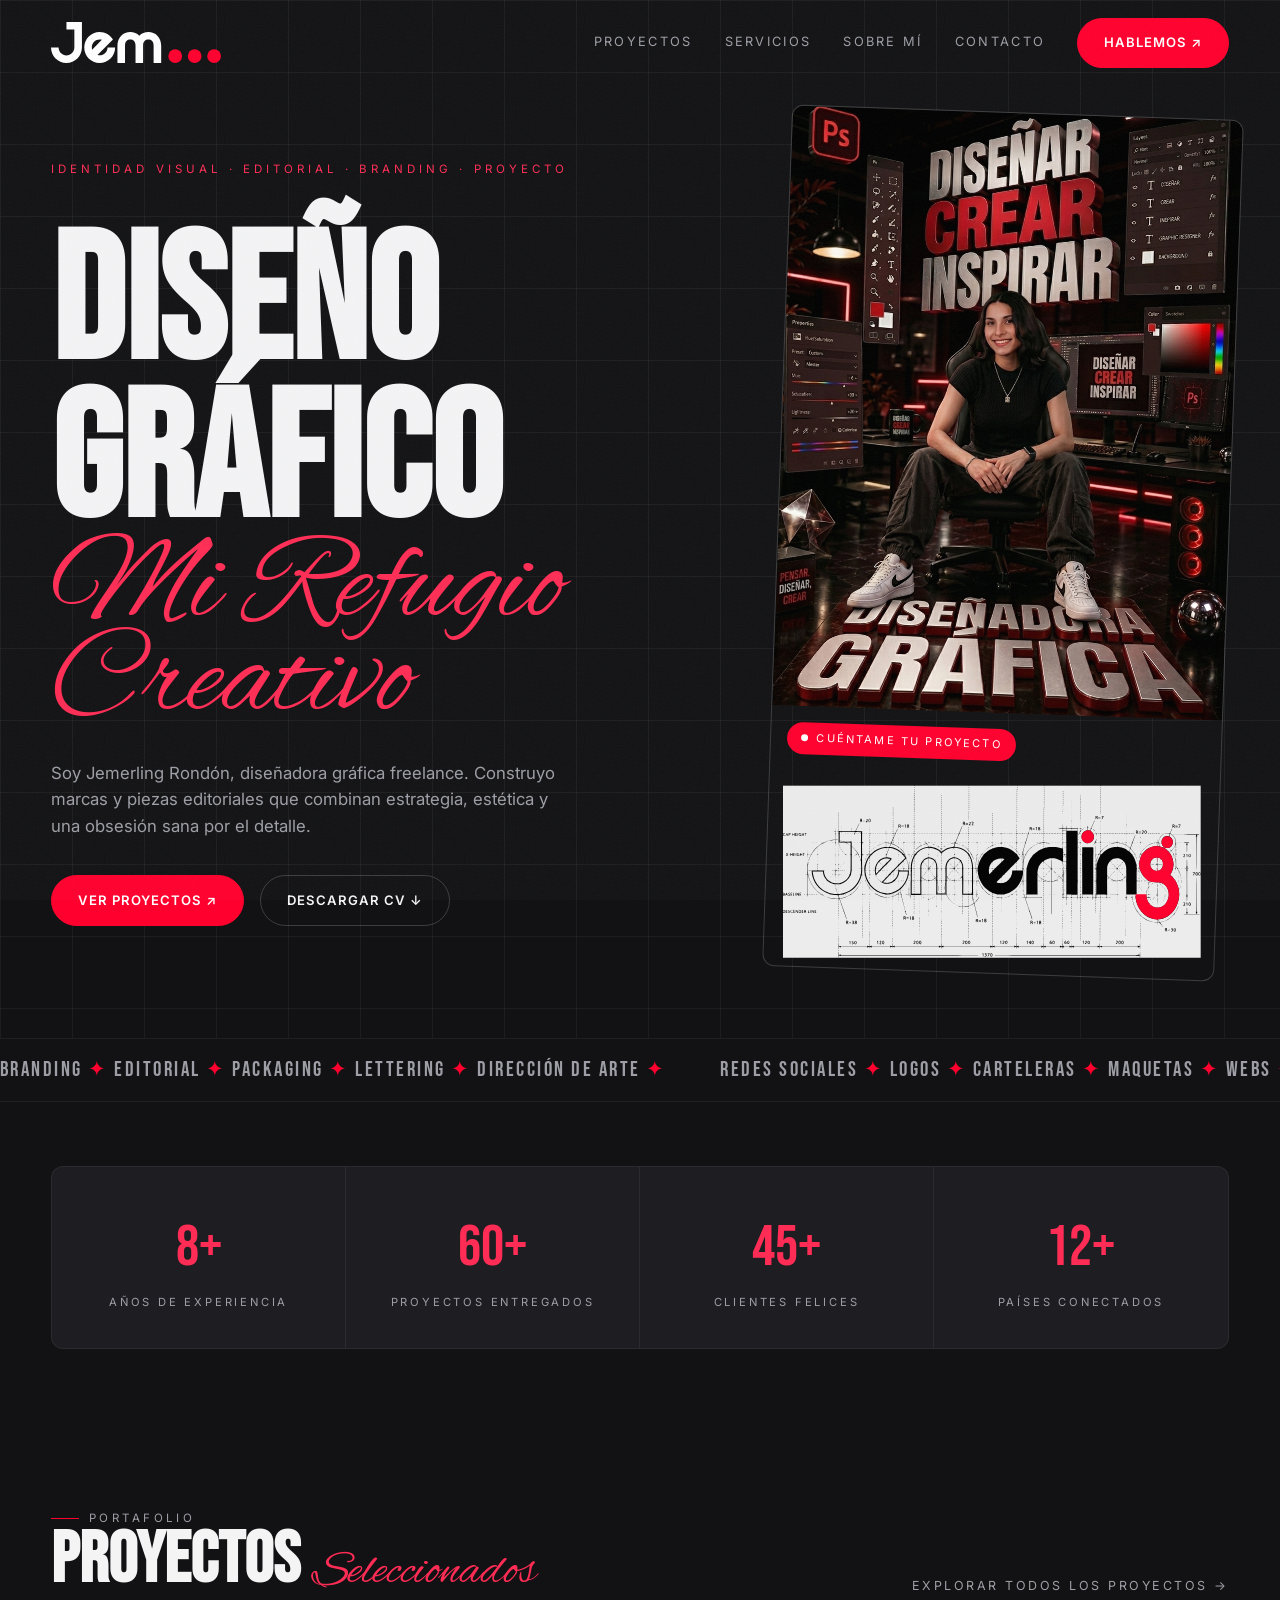
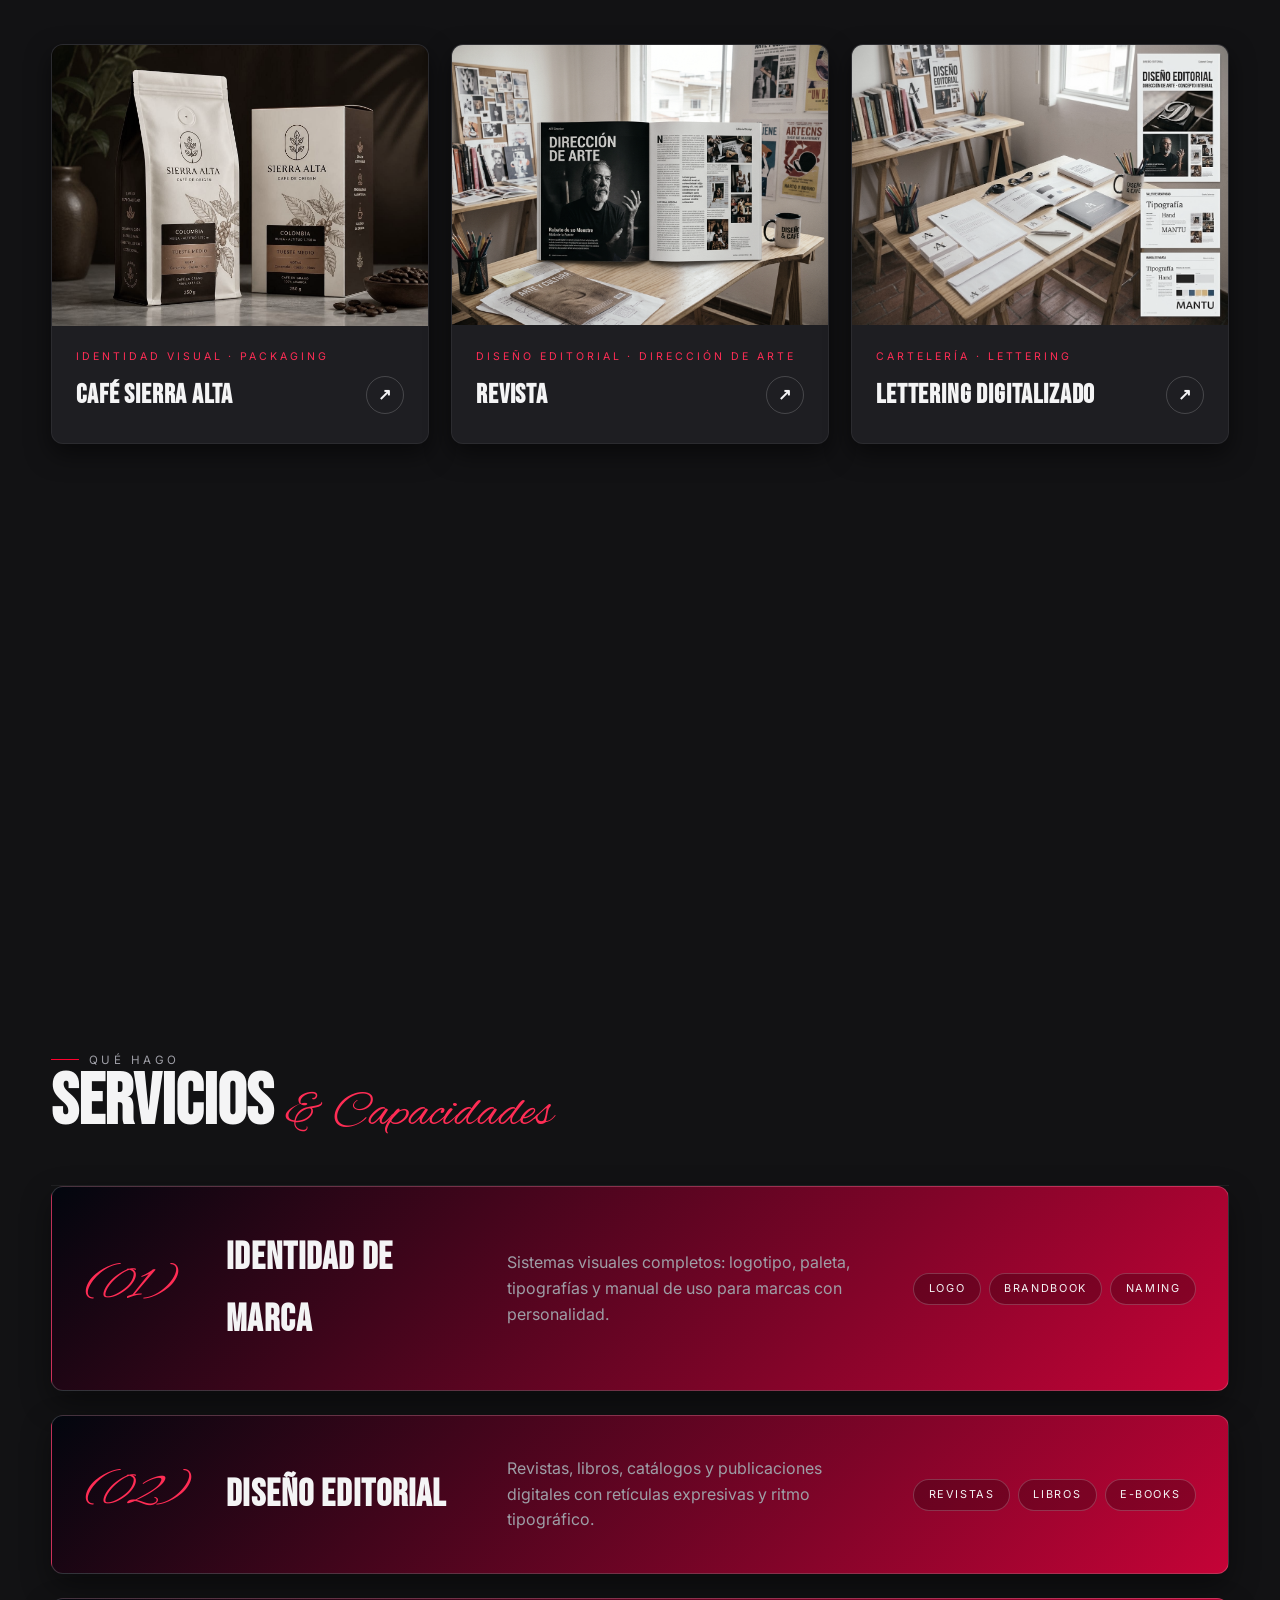
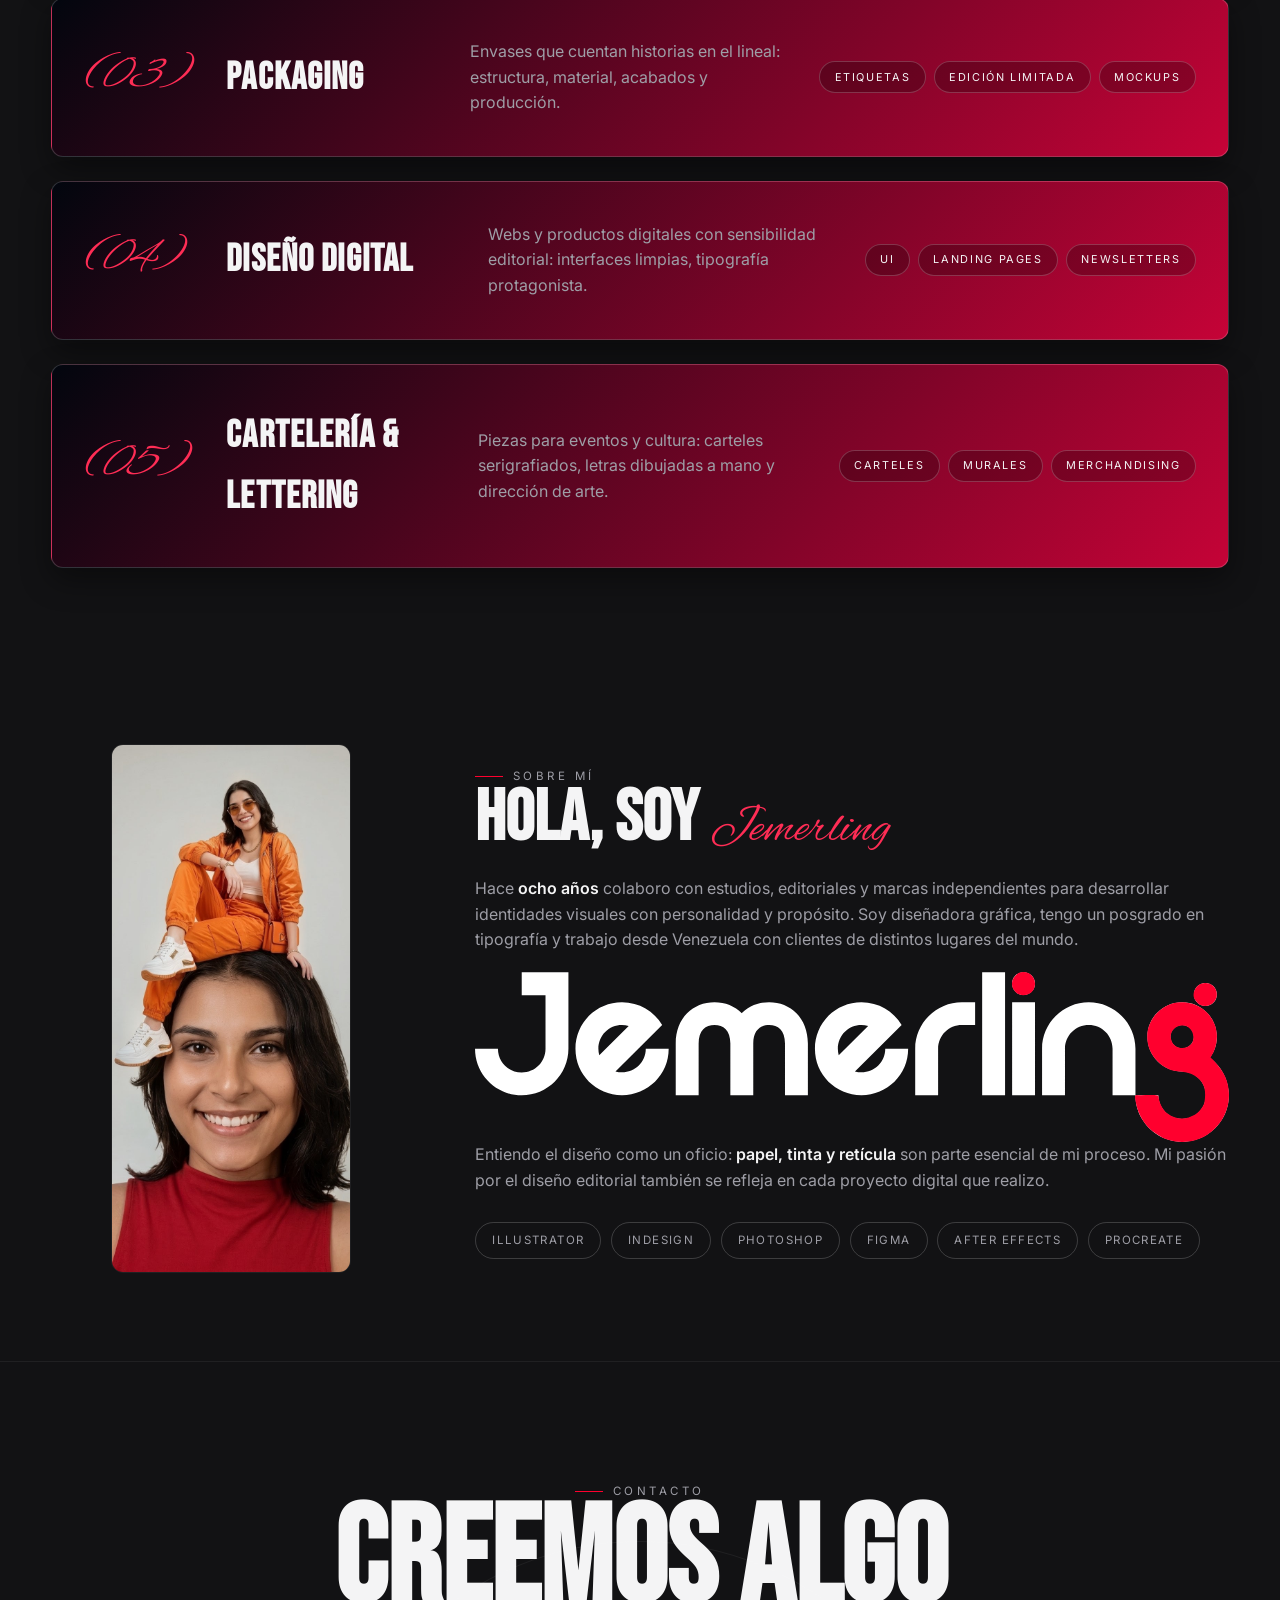
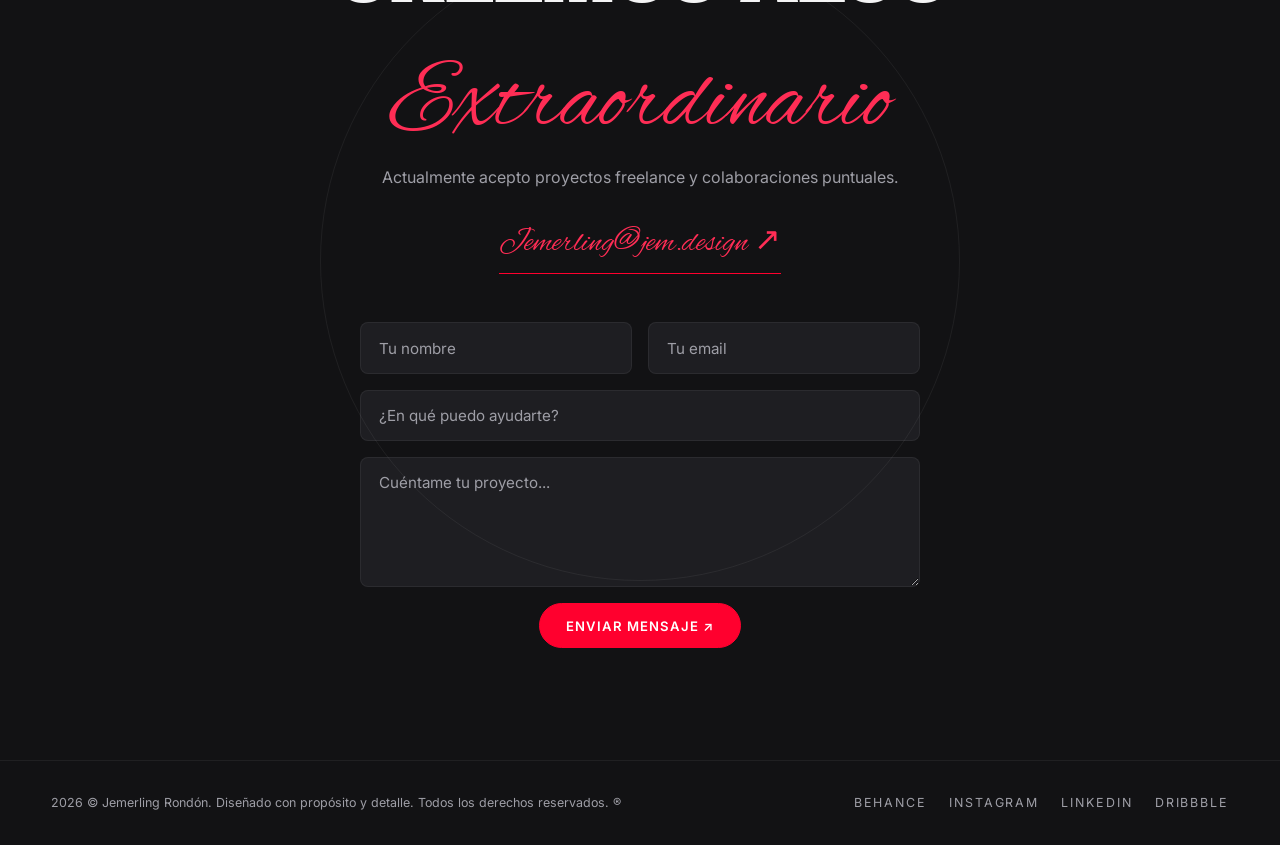
==== commit 6562096d: "Actualizar index.html" ====
--- a/index.html
+++ b/index.html
@@ -51,7 +51,7 @@
     <section class="hero" id="inicio">
       <div class="hero__grid">
         <div>
-          <span class="hero__kicker">Identidad visual · Editorial · Branding· Editorial</span>
+          <span class="hero__kicker">Identidad visual · Editorial · Branding · Proyecto</span>
           <h1 class="hero__titulo">
             Diseño<br>gráfico<br>
             <span class="serif-italica">Mi Refugio Creativo</span>
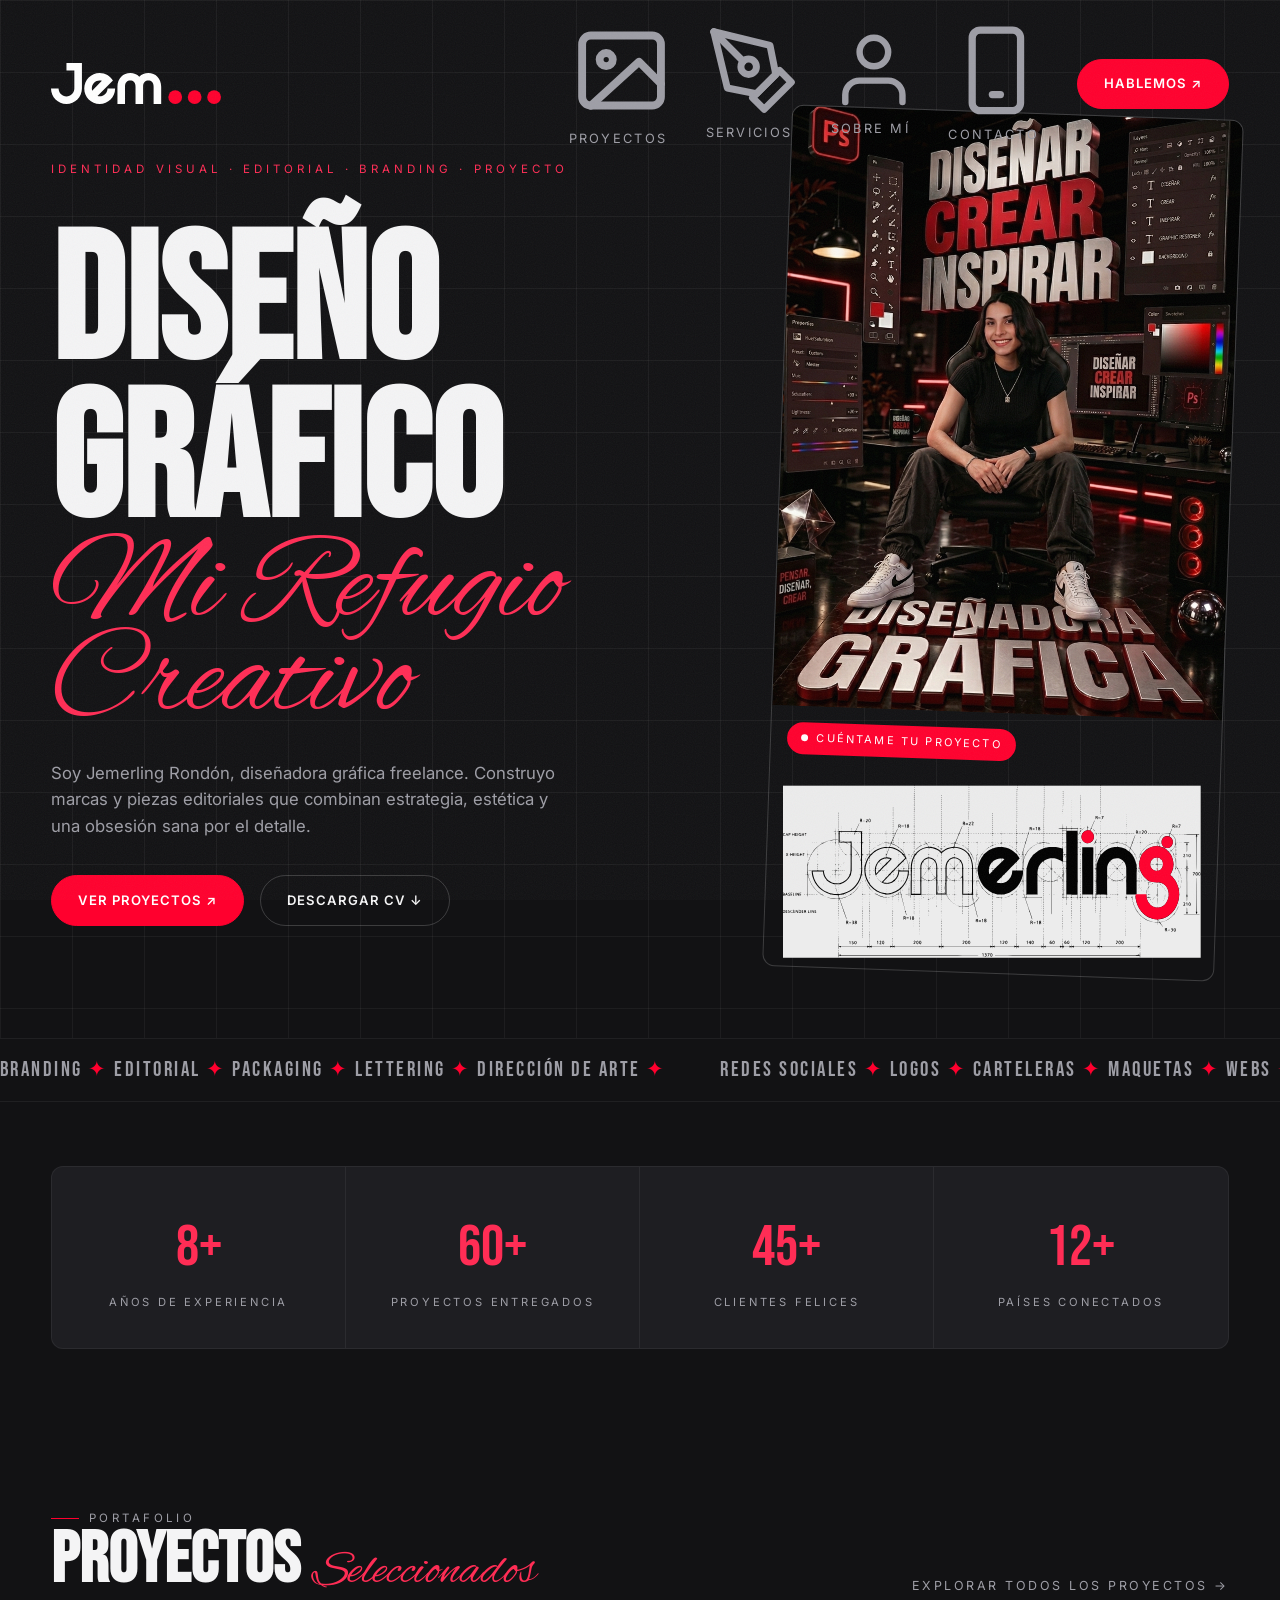
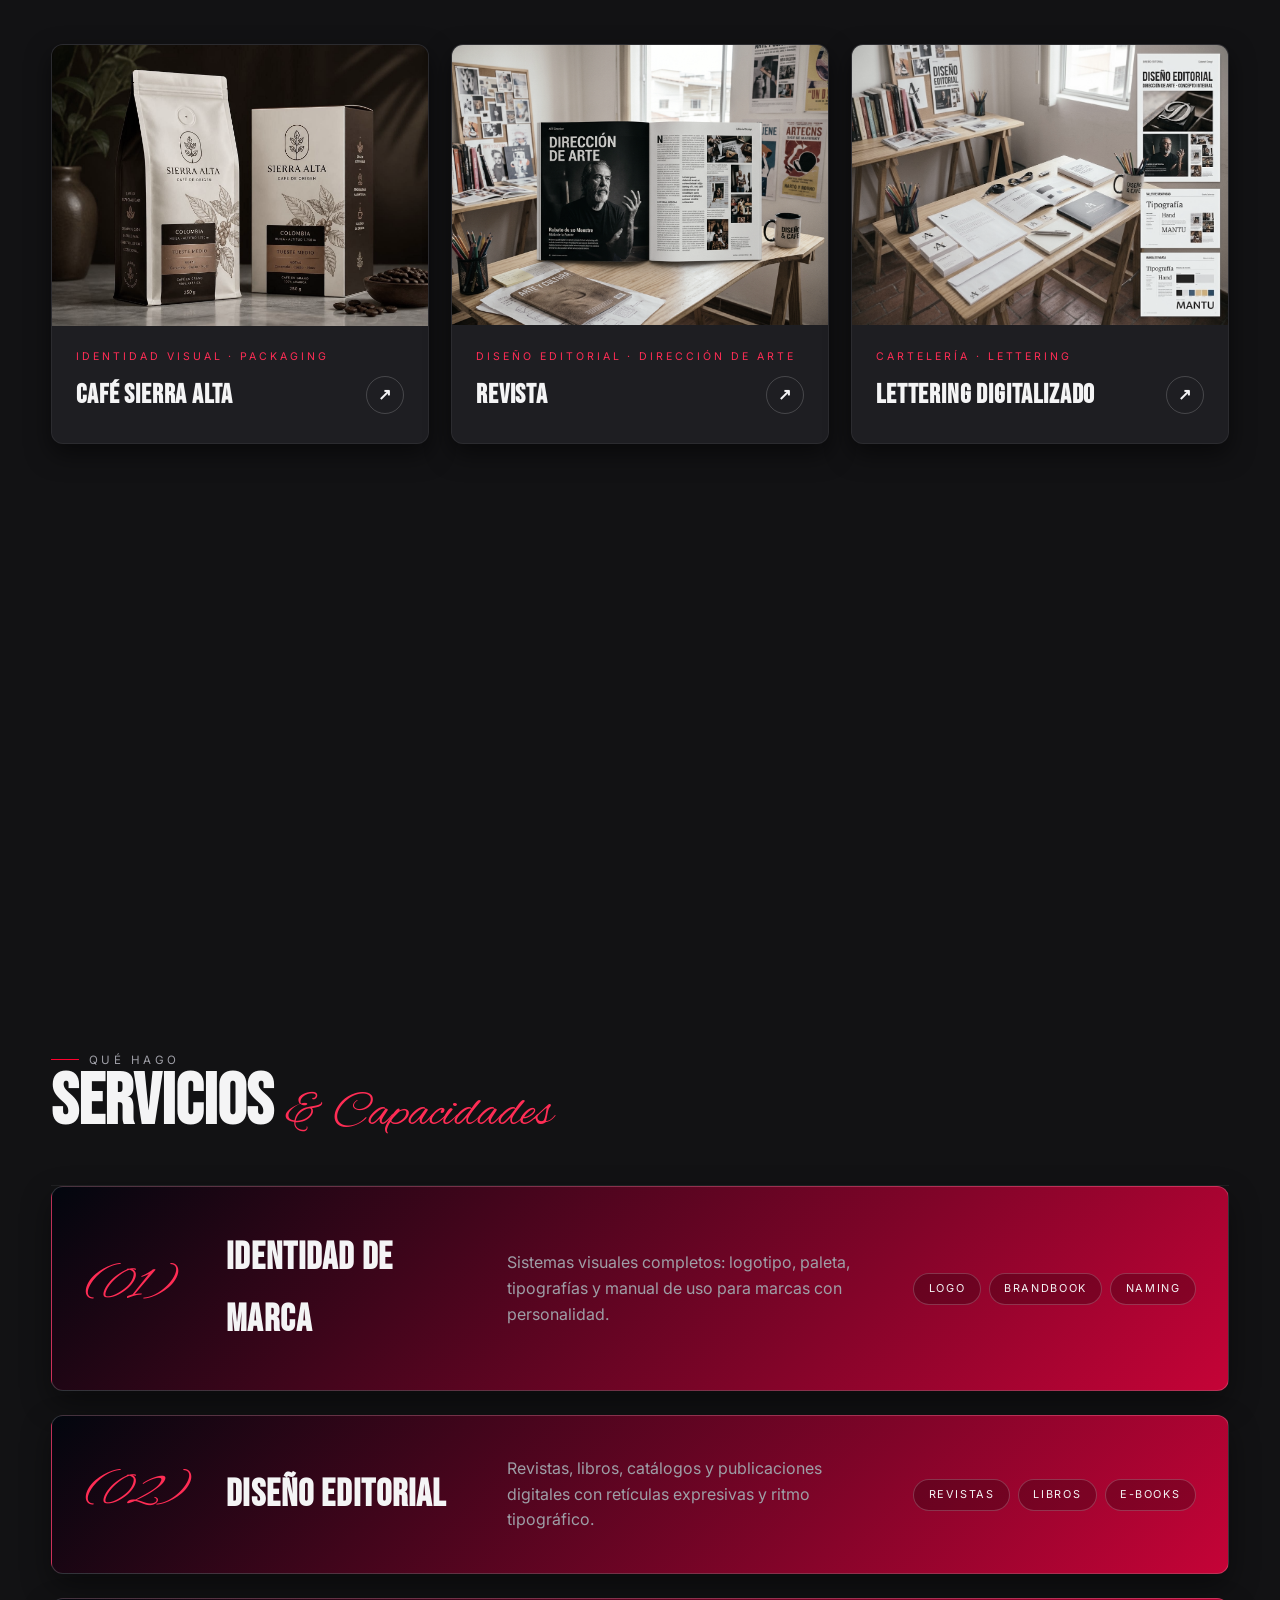
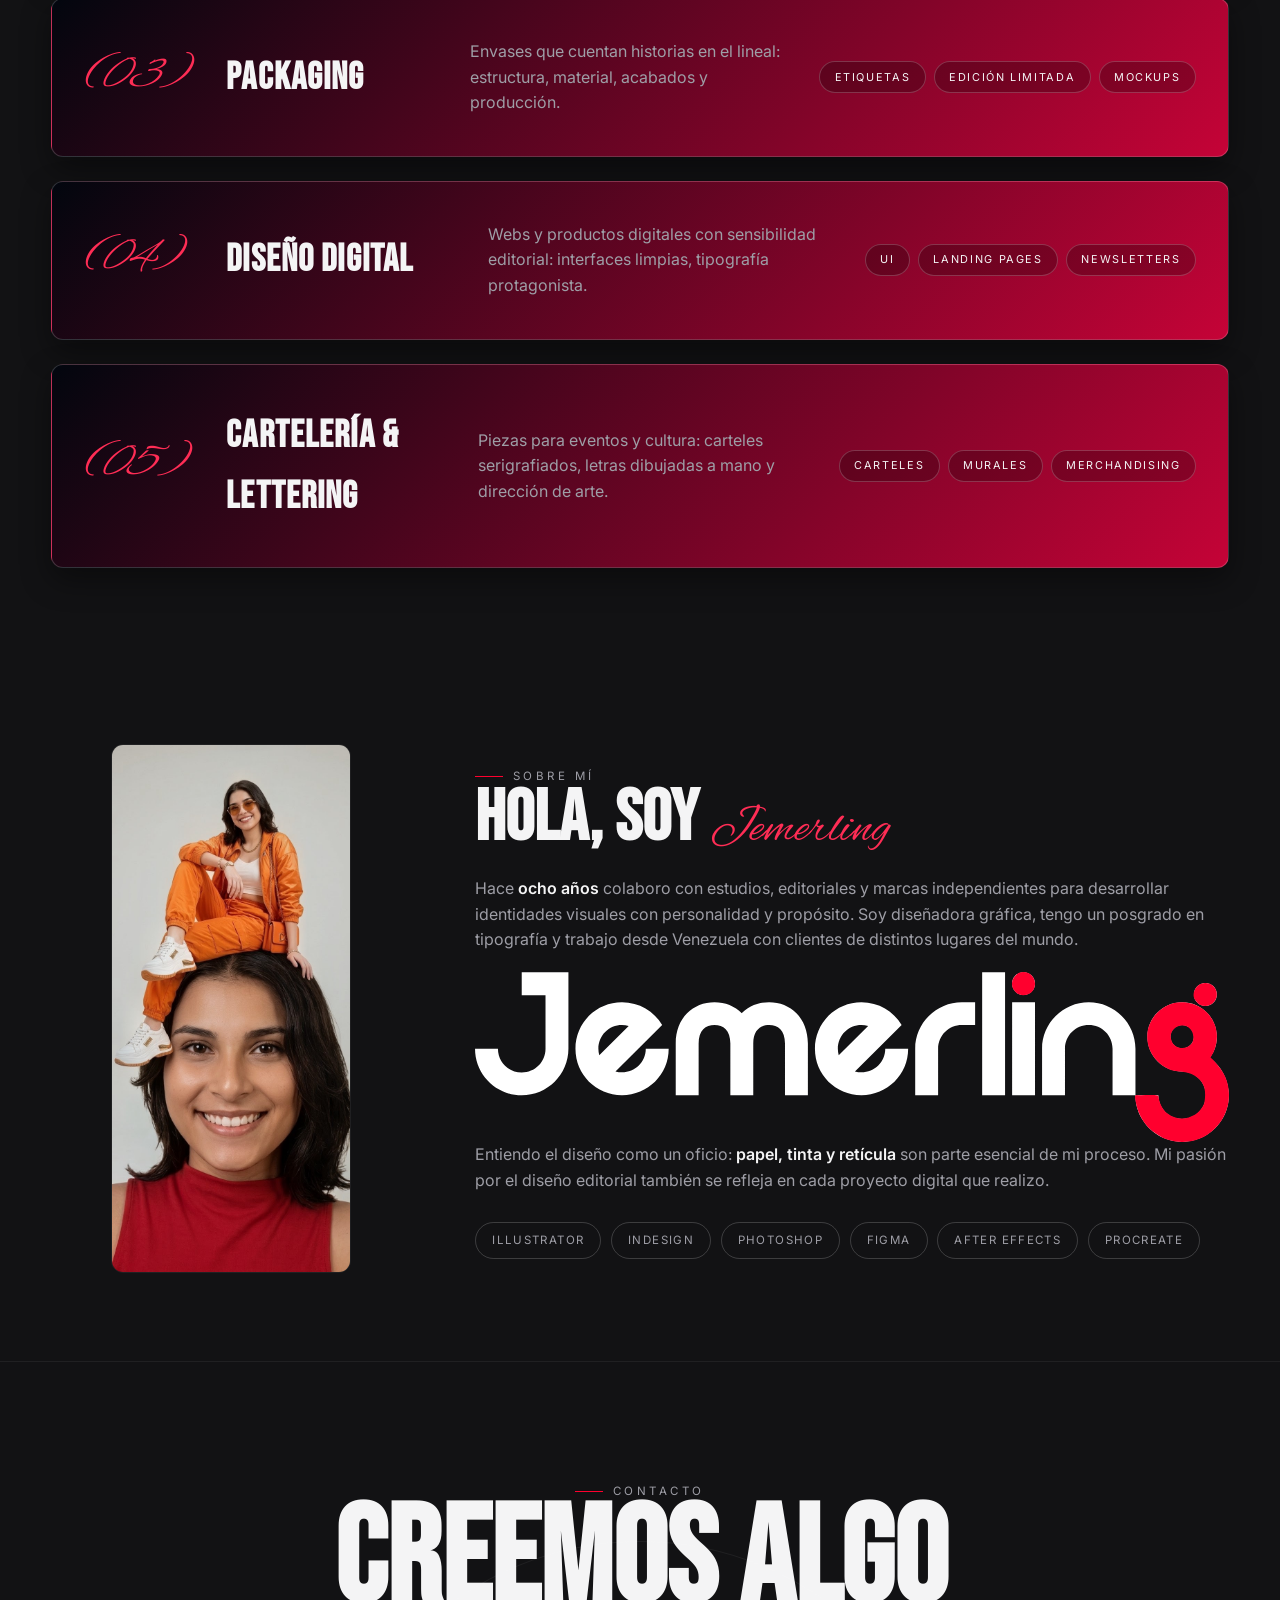
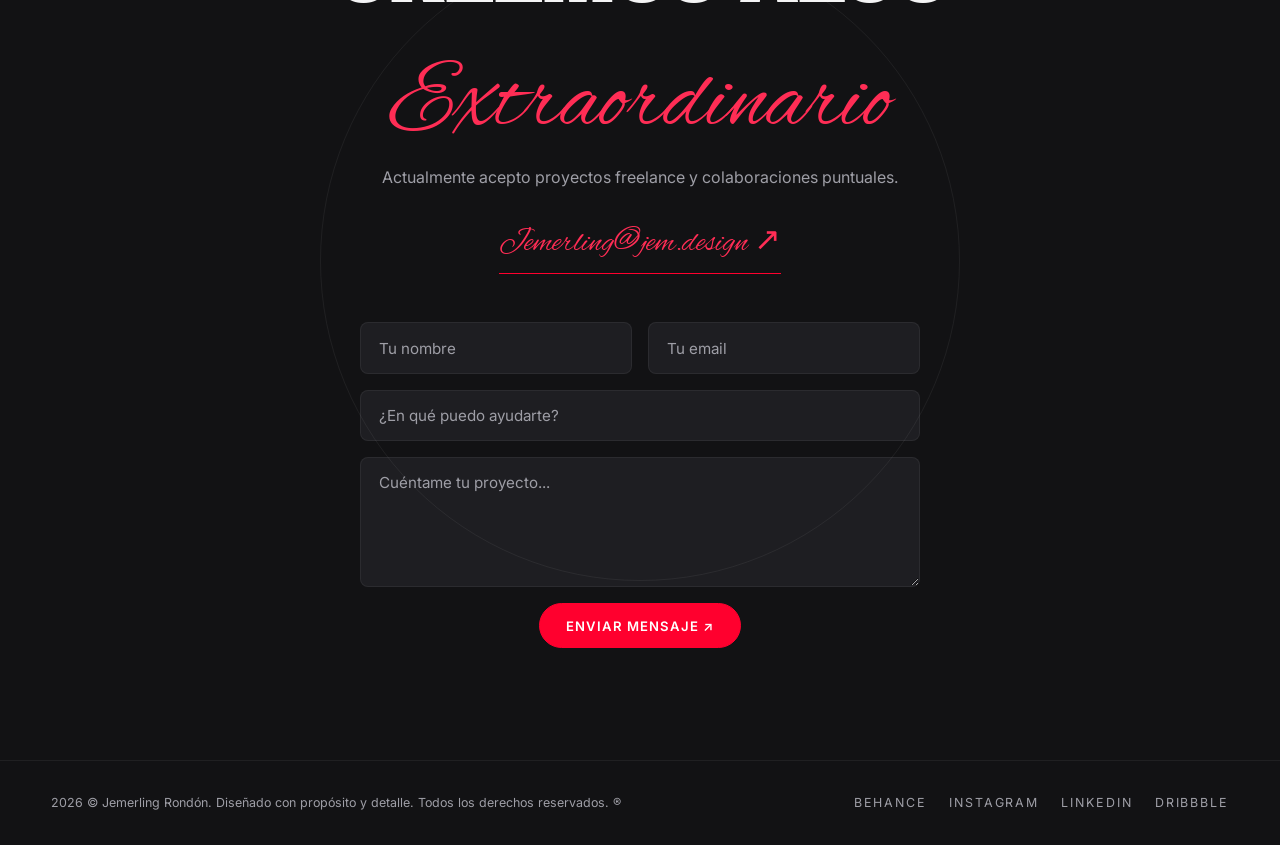
==== commit 2e681372: "Actualizar index.html" ====
--- a/index.html
+++ b/index.html
@@ -37,11 +37,50 @@
       <span></span><span></span><span></span>
     </button>
 
-    <nav class="nav" id="nav">
-      <a class="nav__enlace" href="#proyectos">Proyectos</a>
-      <a class="nav__enlace" href="#servicios">Servicios</a>
-      <a class="nav__enlace" href="#sobre-mi">Sobre mí</a>
-      <a class="nav__enlace" href="#contacto">Contacto</a>
+ <nav class="nav" id="nav">
+      <a class="nav__enlace" href="#proyectos">
+        <span class="nav__icono" aria-hidden="true">
+          <svg viewBox="0 0 24 24" fill="none" stroke="currentColor" stroke-width="1.8" stroke-linecap="round" stroke-linejoin="round">
+            <rect x="3" y="4" width="18" height="16" rx="2"></rect>
+            <circle cx="8.5" cy="9.5" r="1.5"></circle>
+            <path d="M21 15l-5-5L5 20"></path>
+          </svg>
+        </span>
+        Proyectos
+      </a>
+
+      <a class="nav__enlace" href="#servicios">
+        <span class="nav__icono" aria-hidden="true">
+          <svg viewBox="0 0 24 24" fill="none" stroke="currentColor" stroke-width="1.8" stroke-linecap="round" stroke-linejoin="round">
+            <path d="M12 19l7-7 3 3-7 7-3-3z"></path>
+            <path d="M18 13l-1.5-7.5L2 2l3.5 14.5L13 18l5-5z"></path>
+            <path d="M2 2l7.586 7.586"></path>
+            <circle cx="11" cy="11" r="2"></circle>
+          </svg>
+        </span>
+        Servicios
+      </a>
+
+      <a class="nav__enlace" href="#sobre-mi">
+        <span class="nav__icono" aria-hidden="true">
+          <svg viewBox="0 0 24 24" fill="none" stroke="currentColor" stroke-width="1.8" stroke-linecap="round" stroke-linejoin="round">
+            <path d="M20 21v-2a4 4 0 0 0-4-4H8a4 4 0 0 0-4 4v2"></path>
+            <circle cx="12" cy="7" r="4"></circle>
+          </svg>
+        </span>
+        Sobre mí
+      </a>
+
+      <a class="nav__enlace" href="#contacto">
+        <span class="nav__icono" aria-hidden="true">
+          <svg viewBox="0 0 24 24" fill="none" stroke="currentColor" stroke-width="1.8" stroke-linecap="round" stroke-linejoin="round">
+            <rect x="6" y="2" width="12" height="20" rx="2" ry="2"></rect>
+            <line x1="11" y1="18" x2="13" y2="18"></line>
+          </svg>
+        </span>
+        Contacto
+      </a>
+
       <a class="btn btn--primario" href="#contacto">Hablemos ↗</a>
     </nav>
   </header>
--- a/styles.css
+++ b/styles.css
@@ -662,19 +662,40 @@
 
 @media (max-width: 640px) {
   /* Menú móvil: panel a pantalla completa */
-  .nav__toggle { display: flex; z-index: 110; }
+  .nav__toggle {
+    display: flex;
+    position: relative;
+    z-index: 210;
+  }
+
   .nav {
-    position: fixed; inset: 0;
-    background: rgba(13, 13, 15, 0.97);
-    backdrop-filter: blur(16px);
+    position: fixed;
+    top: 0;
+    right: 0;
+    bottom: 0;
+    left: 0;
+    width: 100vw;
+    height: 100dvh;
+    z-index: 200;
+    background: #121214;
+    backdrop-filter: none;
+    -webkit-backdrop-filter: none;
     flex-direction: column;
     justify-content: center;
+    align-items: center;
     gap: 2.2rem;
-    transform: translateX(100%);
-    transition: transform var(--transicion);
+    overflow-y: auto;
+    visibility: hidden;
+    pointer-events: none;
+    transform: translate3d(100%, 0, 0);
+    transition: transform var(--transicion), visibility var(--transicion);
   }
-  .nav--abierto { transform: translateX(0); }
-  .nav__enlace { font-size: 1.3rem; font-family: var(--fuente-display); letter-spacing: .08em; }
+
+  .nav--abierto {
+    visibility: visible;
+    pointer-events: auto;
+    transform: translate3d(0, 0, 0);
+  }
 
   .proyectos__rejilla { grid-template-columns: 1fr; }
   .formulario__fila { grid-template-columns: 1fr; }
